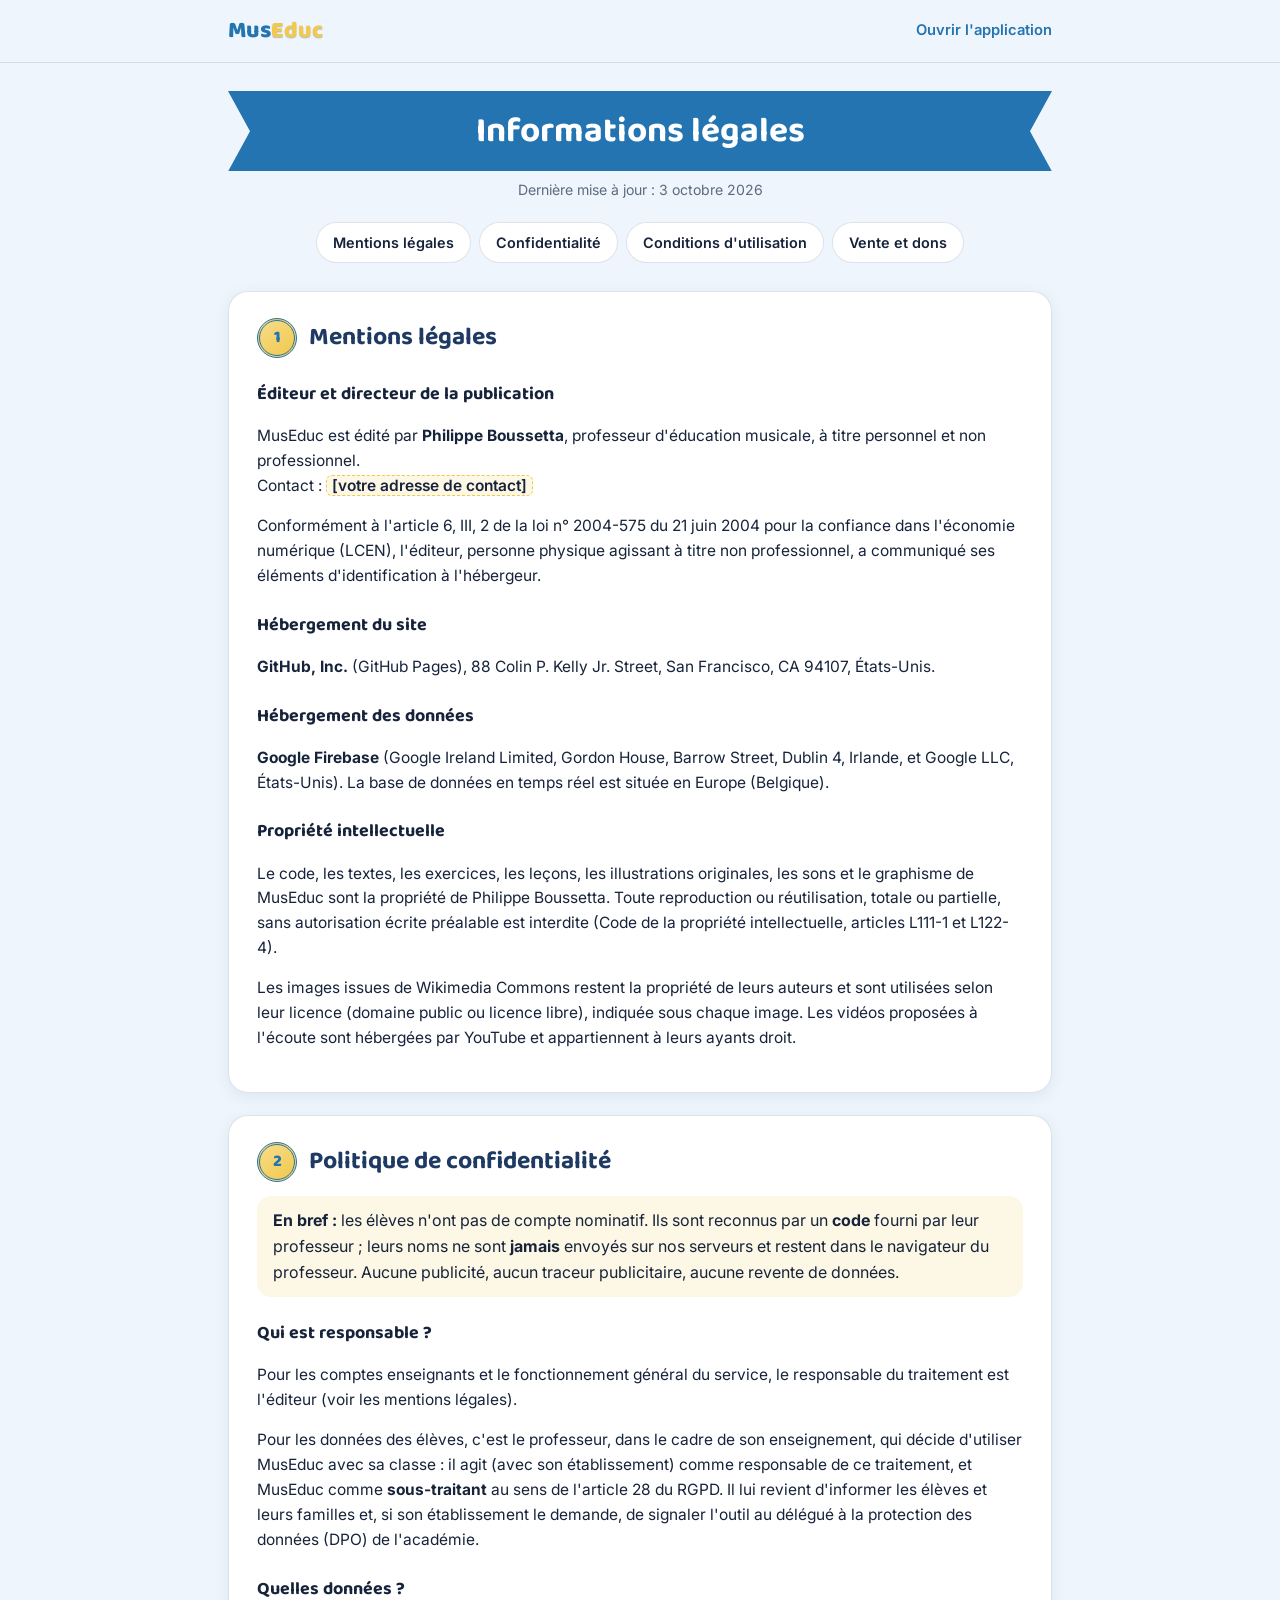
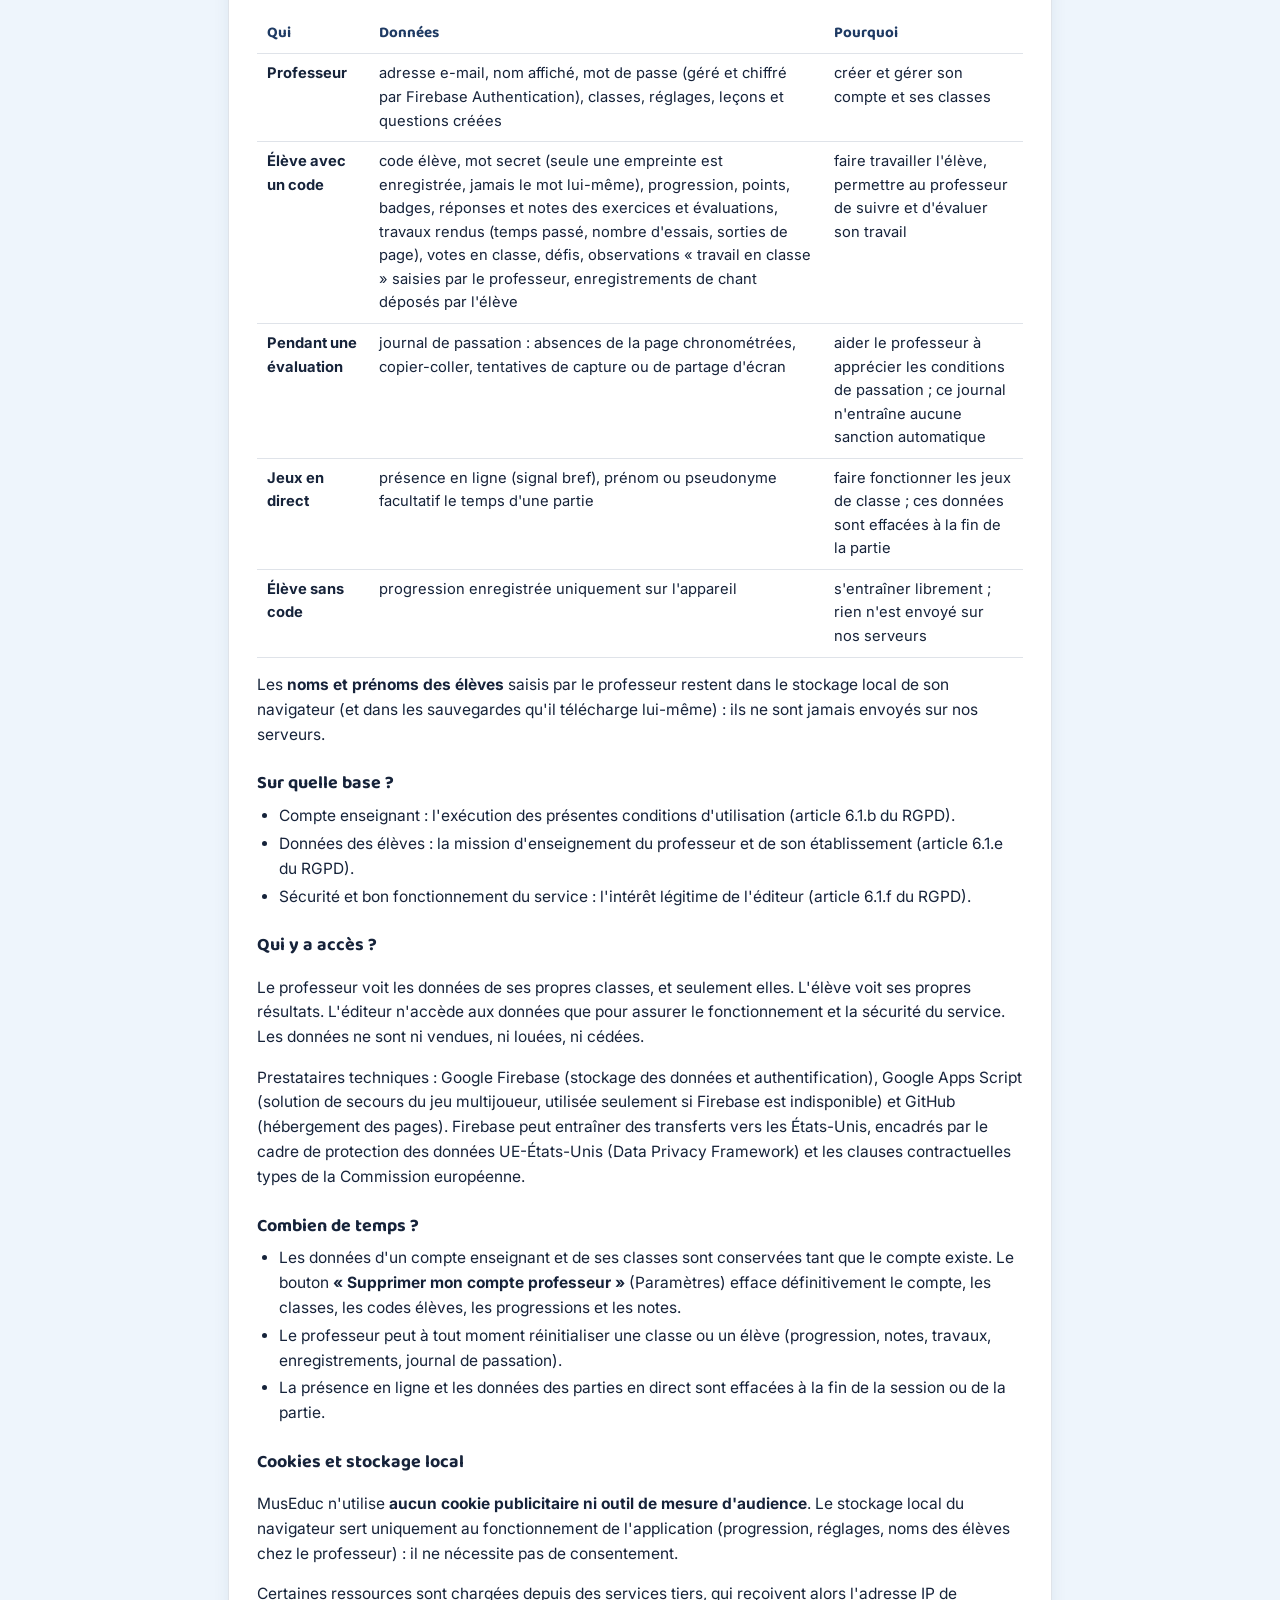
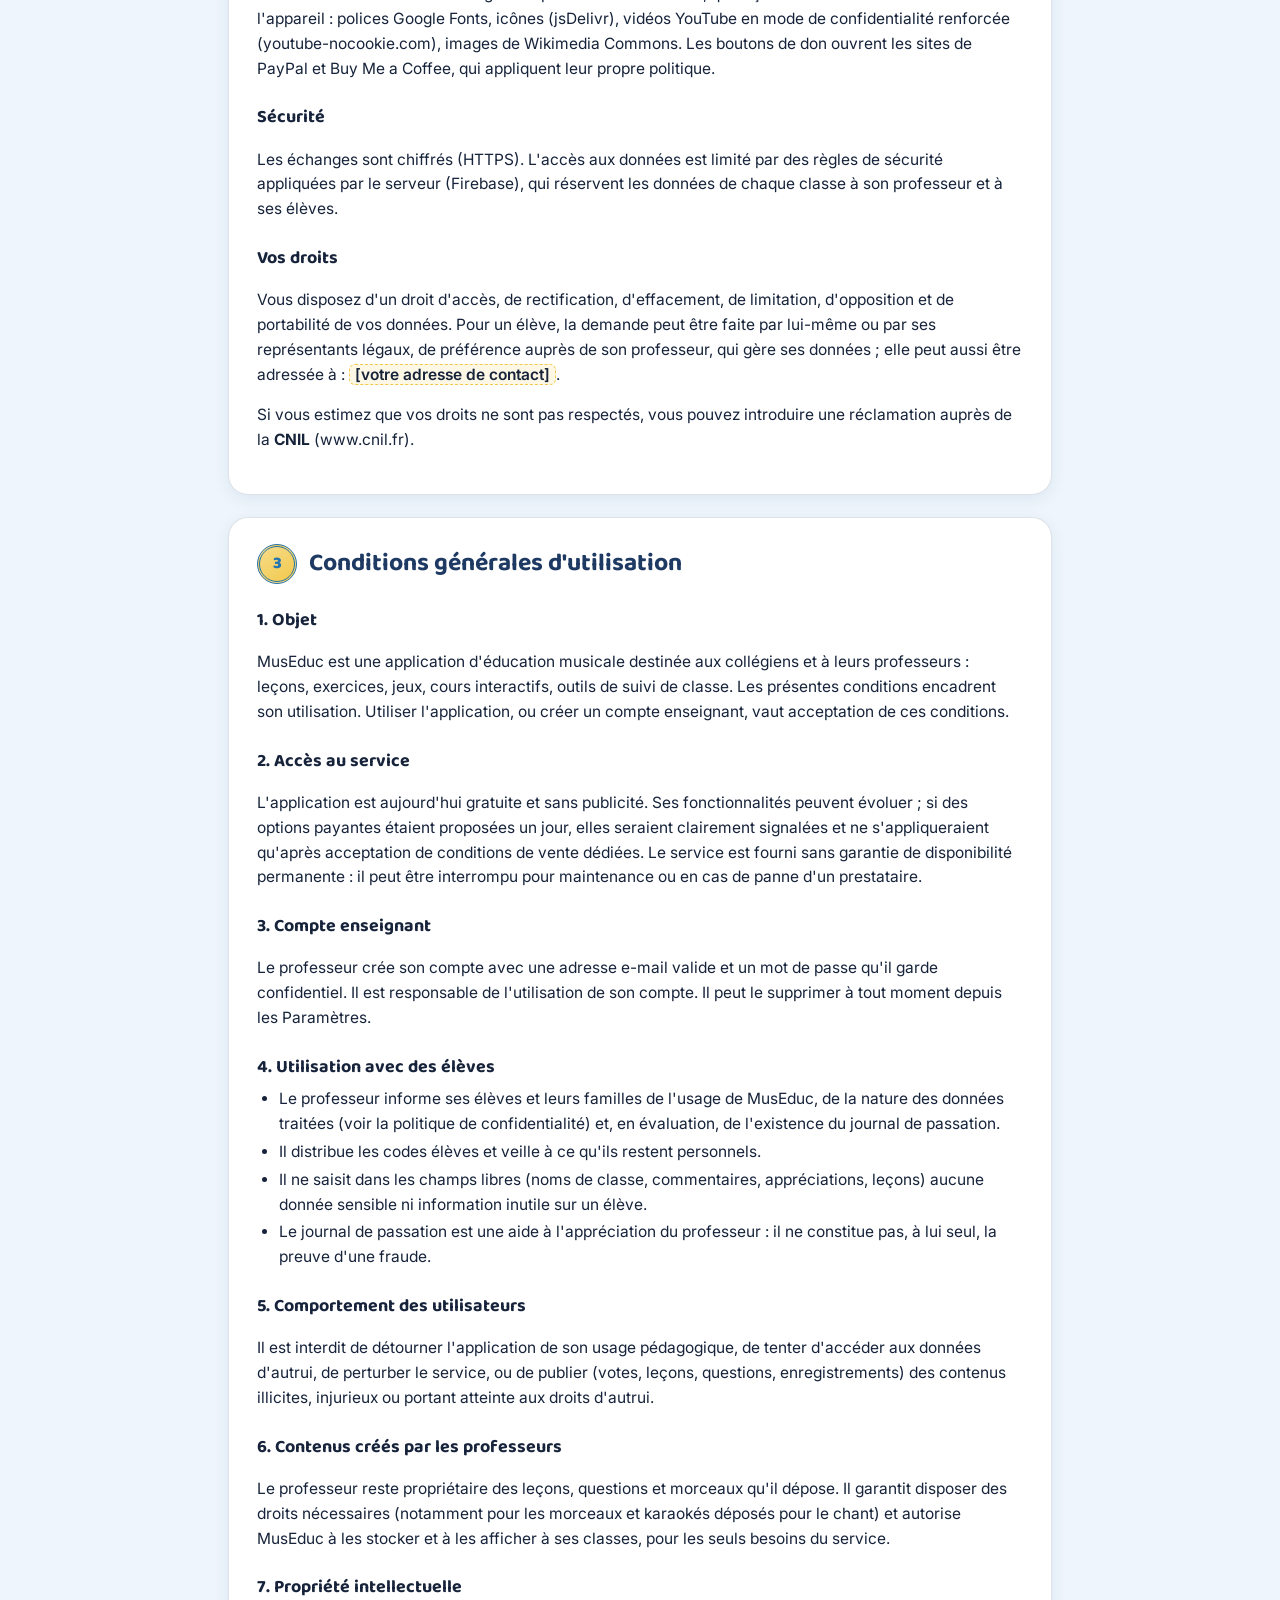
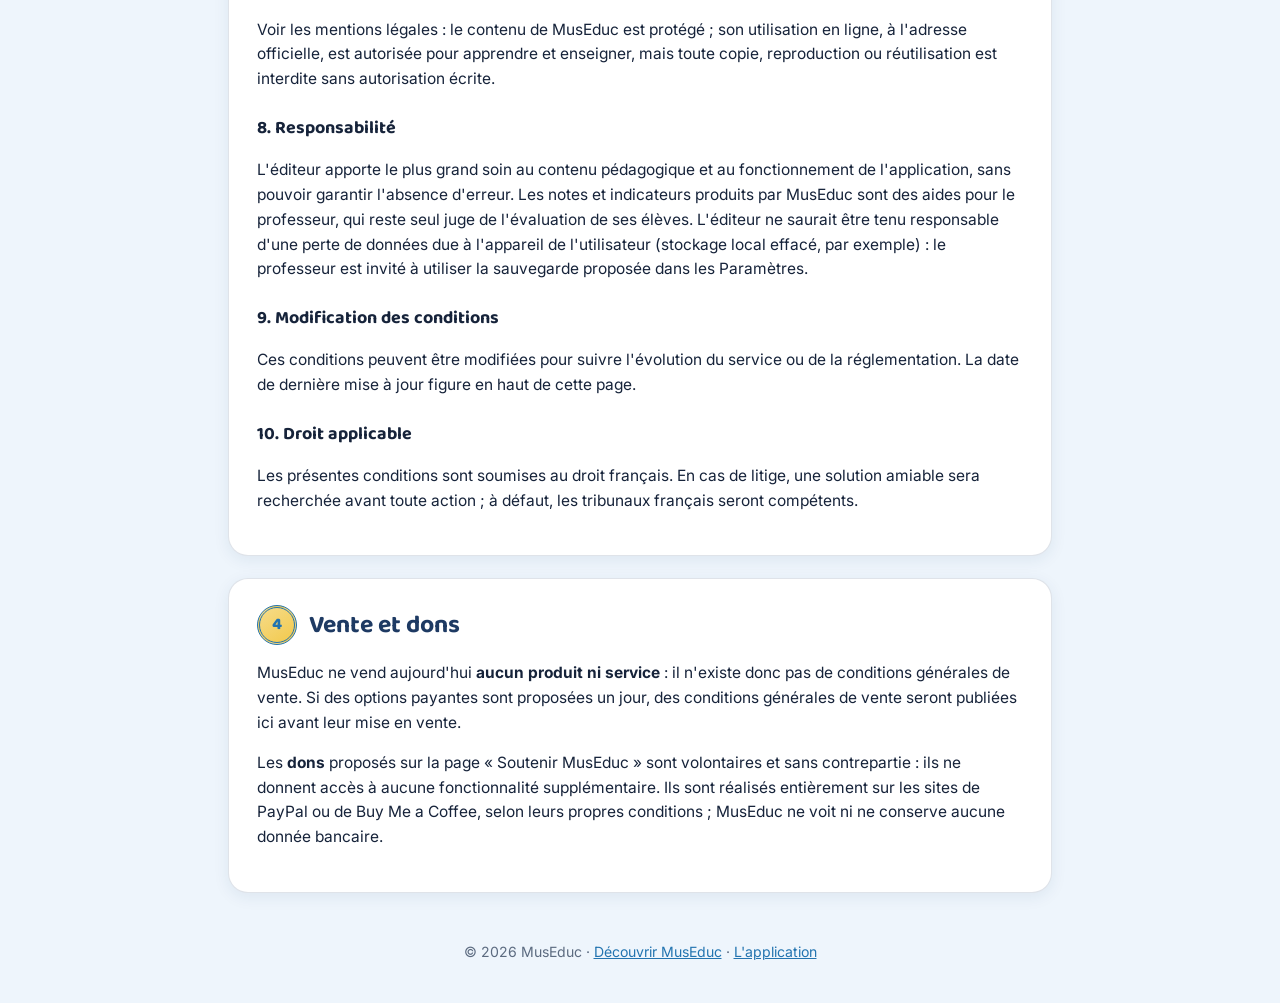
==== legal.html @ 4e5691ff "v2" ====
<!doctype html>
<html lang="fr">
<head>
<meta charset="utf-8">
<meta name="viewport" content="width=device-width, initial-scale=1">
<title>MusEduc : informations légales</title>
<meta name="description" content="Mentions légales, politique de confidentialité et conditions d'utilisation de MusEduc.">
<link rel="preconnect" href="https://fonts.googleapis.com">
<link rel="preconnect" href="https://fonts.gstatic.com" crossorigin>
<link rel="stylesheet" href="https://fonts.googleapis.com/css2?family=Baloo+2:wght@600;700;800&family=Inter:wght@400;500;600;700&display=swap">
<style>
  :root{
    --encre:#16233a; --doux:#5c6b80; --bandeau:#2374b0; --marine:#1e3a63;
    --or:#F2C94C; --or-clair:#F6DC8A; --or-texte:#8a690a;
    --ligne:rgba(30,58,99,.14); --surface:#ffffff; --fond:#eef5fc; --teinte:rgba(242,201,76,.14);
    --ombre-d:0 4px 16px rgba(30,58,99,.08);
    --police:"Inter","Segoe UI",system-ui,-apple-system,sans-serif;
    --titre:"Baloo 2","Inter",system-ui,sans-serif;
    --wm-mus:#2374b0; --wm-educ:#F2C94C;
  }
  @media (prefers-color-scheme: dark){
    :root{
      --encre:#eaf1f8; --doux:#9fb0c4; --marine:#cfe0f2; --or-texte:#F2C94C; --ligne:rgba(255,255,255,.12);
      --surface:#152338; --fond:#0f1b2e; --teinte:rgba(242,201,76,.12); --ombre-d:0 4px 16px rgba(0,0,0,.3);
      --wm-mus:#5aa6e0;
    }
  }
  *{box-sizing:border-box;}
  html{scroll-behavior:smooth;}
  body{margin:0;font-family:var(--police);color:var(--encre);background:var(--fond);line-height:1.6;-webkit-font-smoothing:antialiased;}
  a{color:var(--bandeau);} a:hover{color:var(--marine);}
  .wrap{max-width:860px;margin:0 auto;padding:0 18px;}
  header{position:sticky;top:0;z-index:10;background:color-mix(in srgb,var(--fond) 88%, transparent);backdrop-filter:blur(10px);border-bottom:1px solid var(--ligne);}
  .nav{display:flex;align-items:center;justify-content:space-between;gap:14px;height:62px;}
  .wm{font-family:var(--titre);font-weight:800;font-size:1.45rem;text-decoration:none;}
  .wm .mus{color:var(--wm-mus);} .wm .educ{color:var(--wm-educ);text-shadow:0 1px 1px rgba(30,58,99,.3);}
  .retour{font-weight:600;font-size:.92rem;text-decoration:none;}
  .ruban{margin:28px 0 8px;padding:20px 48px;text-align:center;color:#fff;background:var(--bandeau);
    clip-path:polygon(0 0,100% 0,calc(100% - 22px) 50%,100% 100%,0 100%,22px 50%);}
  .ruban h1{margin:0;font-family:var(--titre);font-size:clamp(1.6rem,4vw,2.2rem);line-height:1.15;}
  .maj{text-align:center;color:var(--doux);font-size:.88rem;margin:0 0 20px;}
  .sommaire{display:flex;flex-wrap:wrap;justify-content:center;gap:8px;margin:0 0 28px;}
  .sommaire a{padding:8px 16px;border-radius:999px;border:1px solid var(--ligne);background:var(--surface);color:var(--encre);text-decoration:none;font-weight:600;font-size:.9rem;}
  .sommaire a:hover{border-color:var(--bandeau);color:var(--bandeau);}
  section{background:var(--surface);border:1px solid var(--ligne);border-radius:20px;box-shadow:var(--ombre-d);padding:26px 28px;margin:0 0 22px;scroll-margin-top:80px;}
  section h2{display:flex;align-items:center;gap:12px;margin:0 0 14px;font-family:var(--titre);font-size:1.55rem;color:var(--marine);line-height:1.2;}
  .med{flex:none;width:40px;height:40px;border-radius:50%;box-sizing:border-box;border:3px double var(--bandeau);
    background:linear-gradient(145deg,var(--or-clair),var(--or));color:var(--bandeau);display:flex;align-items:center;justify-content:center;font-size:1.05rem;font-weight:800;}
  h3{font-family:var(--titre);font-size:1.12rem;margin:22px 0 6px;color:var(--encre);}
  p,li{font-size:.97rem;}
  ul{padding-left:22px;margin:6px 0;}
  li{margin:3px 0;}
  .a-remplir{background:var(--teinte);border:1px dashed var(--or);border-radius:6px;padding:0 5px;font-weight:600;}
  .encadre{background:var(--teinte);border-radius:14px;padding:12px 16px;margin:12px 0;}
  table{width:100%;border-collapse:collapse;margin:10px 0;font-size:.92rem;}
  th,td{text-align:left;vertical-align:top;padding:8px 10px;border-bottom:1px solid var(--ligne);}
  th{font-family:var(--titre);color:var(--marine);font-size:.95rem;}
  footer{padding:26px 0 40px;text-align:center;color:var(--doux);font-size:.88rem;}
  @media(max-width:600px){ section{padding:20px 18px;} .ruban{padding:16px 34px;} table{font-size:.85rem;} th,td{padding:6px;} }
</style>
</head>
<body>
<header>
  <div class="wrap nav">
    <a class="wm" href="vitrine.html"><span class="mus">Mus</span><span class="educ">Educ</span></a>
    <a class="retour" href="museduc7.html">Ouvrir l'application</a>
  </div>
</header>

<main class="wrap">
  <div class="ruban"><h1>Informations légales</h1></div>
  <p class="maj">Dernière mise à jour : 3 octobre 2026</p>
  <nav class="sommaire" aria-label="Sommaire">
    <a href="#mentions">Mentions légales</a>
    <a href="#confidentialite">Confidentialité</a>
    <a href="#cgu">Conditions d'utilisation</a>
    <a href="#cgv">Vente et dons</a>
  </nav>

  <!-- ===================== MENTIONS LÉGALES ===================== -->
  <section id="mentions">
    <h2><span class="med">1</span> Mentions légales</h2>
    <h3>Éditeur et directeur de la publication</h3>
    <p>MusEduc est édité par <b>Philippe Boussetta</b>, professeur d'éducation musicale, à titre personnel et non professionnel.<br>
    Contact : <span class="a-remplir">[votre adresse de contact]</span></p>
    <p>Conformément à l'article 6, III, 2 de la loi n° 2004-575 du 21 juin 2004 pour la confiance dans l'économie numérique (LCEN), l'éditeur, personne physique agissant à titre non professionnel, a communiqué ses éléments d'identification à l'hébergeur.</p>
    <h3>Hébergement du site</h3>
    <p><b>GitHub, Inc.</b> (GitHub Pages), 88 Colin P. Kelly Jr. Street, San Francisco, CA 94107, États-Unis.</p>
    <h3>Hébergement des données</h3>
    <p><b>Google Firebase</b> (Google Ireland Limited, Gordon House, Barrow Street, Dublin 4, Irlande, et Google LLC, États-Unis). La base de données en temps réel est située en Europe (Belgique).</p>
    <h3>Propriété intellectuelle</h3>
    <p>Le code, les textes, les exercices, les leçons, les illustrations originales, les sons et le graphisme de MusEduc sont la propriété de Philippe Boussetta. Toute reproduction ou réutilisation, totale ou partielle, sans autorisation écrite préalable est interdite (Code de la propriété intellectuelle, articles L111-1 et L122-4).</p>
    <p>Les images issues de Wikimedia Commons restent la propriété de leurs auteurs et sont utilisées selon leur licence (domaine public ou licence libre), indiquée sous chaque image. Les vidéos proposées à l'écoute sont hébergées par YouTube et appartiennent à leurs ayants droit.</p>
  </section>

  <!-- ===================== CONFIDENTIALITÉ ===================== -->
  <section id="confidentialite">
    <h2><span class="med">2</span> Politique de confidentialité</h2>
    <div class="encadre"><b>En bref :</b> les élèves n'ont pas de compte nominatif. Ils sont reconnus par un <b>code</b> fourni par leur professeur ; leurs noms ne sont <b>jamais</b> envoyés sur nos serveurs et restent dans le navigateur du professeur. Aucune publicité, aucun traceur publicitaire, aucune revente de données.</div>

    <h3>Qui est responsable ?</h3>
    <p>Pour les comptes enseignants et le fonctionnement général du service, le responsable du traitement est l'éditeur (voir les mentions légales).</p>
    <p>Pour les données des élèves, c'est le professeur, dans le cadre de son enseignement, qui décide d'utiliser MusEduc avec sa classe : il agit (avec son établissement) comme responsable de ce traitement, et MusEduc comme <b>sous-traitant</b> au sens de l'article 28 du RGPD. Il lui revient d'informer les élèves et leurs familles et, si son établissement le demande, de signaler l'outil au délégué à la protection des données (DPO) de l'académie.</p>

    <h3>Quelles données ?</h3>
    <table>
      <tr><th>Qui</th><th>Données</th><th>Pourquoi</th></tr>
      <tr><td><b>Professeur</b></td><td>adresse e-mail, nom affiché, mot de passe (géré et chiffré par Firebase Authentication), classes, réglages, leçons et questions créées</td><td>créer et gérer son compte et ses classes</td></tr>
      <tr><td><b>Élève avec un code</b></td><td>code élève, mot secret (seule une empreinte est enregistrée, jamais le mot lui-même), progression, points, badges, réponses et notes des exercices et évaluations, travaux rendus (temps passé, nombre d'essais, sorties de page), votes en classe, défis, observations « travail en classe » saisies par le professeur, enregistrements de chant déposés par l'élève</td><td>faire travailler l'élève, permettre au professeur de suivre et d'évaluer son travail</td></tr>
      <tr><td><b>Pendant une évaluation</b></td><td>journal de passation : absences de la page chronométrées, copier-coller, tentatives de capture ou de partage d'écran</td><td>aider le professeur à apprécier les conditions de passation ; ce journal n'entraîne aucune sanction automatique</td></tr>
      <tr><td><b>Jeux en direct</b></td><td>présence en ligne (signal bref), prénom ou pseudonyme facultatif le temps d'une partie</td><td>faire fonctionner les jeux de classe ; ces données sont effacées à la fin de la partie</td></tr>
      <tr><td><b>Élève sans code</b></td><td>progression enregistrée uniquement sur l'appareil</td><td>s'entraîner librement ; rien n'est envoyé sur nos serveurs</td></tr>
    </table>
    <p>Les <b>noms et prénoms des élèves</b> saisis par le professeur restent dans le stockage local de son navigateur (et dans les sauvegardes qu'il télécharge lui-même) : ils ne sont jamais envoyés sur nos serveurs.</p>

    <h3>Sur quelle base ?</h3>
    <ul>
      <li>Compte enseignant : l'exécution des présentes conditions d'utilisation (article 6.1.b du RGPD).</li>
      <li>Données des élèves : la mission d'enseignement du professeur et de son établissement (article 6.1.e du RGPD).</li>
      <li>Sécurité et bon fonctionnement du service : l'intérêt légitime de l'éditeur (article 6.1.f du RGPD).</li>
    </ul>

    <h3>Qui y a accès ?</h3>
    <p>Le professeur voit les données de ses propres classes, et seulement elles. L'élève voit ses propres résultats. L'éditeur n'accède aux données que pour assurer le fonctionnement et la sécurité du service. Les données ne sont ni vendues, ni louées, ni cédées.</p>
    <p>Prestataires techniques : Google Firebase (stockage des données et authentification), Google Apps Script (solution de secours du jeu multijoueur, utilisée seulement si Firebase est indisponible) et GitHub (hébergement des pages). Firebase peut entraîner des transferts vers les États-Unis, encadrés par le cadre de protection des données UE-États-Unis (Data Privacy Framework) et les clauses contractuelles types de la Commission européenne.</p>

    <h3>Combien de temps ?</h3>
    <ul>
      <li>Les données d'un compte enseignant et de ses classes sont conservées tant que le compte existe. Le bouton <b>« Supprimer mon compte professeur »</b> (Paramètres) efface définitivement le compte, les classes, les codes élèves, les progressions et les notes.</li>
      <li>Le professeur peut à tout moment réinitialiser une classe ou un élève (progression, notes, travaux, enregistrements, journal de passation).</li>
      <li>La présence en ligne et les données des parties en direct sont effacées à la fin de la session ou de la partie.</li>
    </ul>

    <h3>Cookies et stockage local</h3>
    <p>MusEduc n'utilise <b>aucun cookie publicitaire ni outil de mesure d'audience</b>. Le stockage local du navigateur sert uniquement au fonctionnement de l'application (progression, réglages, noms des élèves chez le professeur) : il ne nécessite pas de consentement.</p>
    <p>Certaines ressources sont chargées depuis des services tiers, qui reçoivent alors l'adresse IP de l'appareil : polices Google Fonts, icônes (jsDelivr), vidéos YouTube en mode de confidentialité renforcée (youtube-nocookie.com), images de Wikimedia Commons. Les boutons de don ouvrent les sites de PayPal et Buy Me a Coffee, qui appliquent leur propre politique.</p>

    <h3>Sécurité</h3>
    <p>Les échanges sont chiffrés (HTTPS). L'accès aux données est limité par des règles de sécurité appliquées par le serveur (Firebase), qui réservent les données de chaque classe à son professeur et à ses élèves.</p>

    <h3>Vos droits</h3>
    <p>Vous disposez d'un droit d'accès, de rectification, d'effacement, de limitation, d'opposition et de portabilité de vos données. Pour un élève, la demande peut être faite par lui-même ou par ses représentants légaux, de préférence auprès de son professeur, qui gère ses données ; elle peut aussi être adressée à : <span class="a-remplir">[votre adresse de contact]</span>.</p>
    <p>Si vous estimez que vos droits ne sont pas respectés, vous pouvez introduire une réclamation auprès de la <b>CNIL</b> (www.cnil.fr).</p>
  </section>

  <!-- ===================== CGU ===================== -->
  <section id="cgu">
    <h2><span class="med">3</span> Conditions générales d'utilisation</h2>
    <h3>1. Objet</h3>
    <p>MusEduc est une application d'éducation musicale destinée aux collégiens et à leurs professeurs : leçons, exercices, jeux, cours interactifs, outils de suivi de classe. Les présentes conditions encadrent son utilisation. Utiliser l'application, ou créer un compte enseignant, vaut acceptation de ces conditions.</p>
    <h3>2. Accès au service</h3>
    <p>L'application est aujourd'hui gratuite et sans publicité. Ses fonctionnalités peuvent évoluer ; si des options payantes étaient proposées un jour, elles seraient clairement signalées et ne s'appliqueraient qu'après acceptation de conditions de vente dédiées. Le service est fourni sans garantie de disponibilité permanente : il peut être interrompu pour maintenance ou en cas de panne d'un prestataire.</p>
    <h3>3. Compte enseignant</h3>
    <p>Le professeur crée son compte avec une adresse e-mail valide et un mot de passe qu'il garde confidentiel. Il est responsable de l'utilisation de son compte. Il peut le supprimer à tout moment depuis les Paramètres.</p>
    <h3>4. Utilisation avec des élèves</h3>
    <ul>
      <li>Le professeur informe ses élèves et leurs familles de l'usage de MusEduc, de la nature des données traitées (voir la politique de confidentialité) et, en évaluation, de l'existence du journal de passation.</li>
      <li>Il distribue les codes élèves et veille à ce qu'ils restent personnels.</li>
      <li>Il ne saisit dans les champs libres (noms de classe, commentaires, appréciations, leçons) aucune donnée sensible ni information inutile sur un élève.</li>
      <li>Le journal de passation est une aide à l'appréciation du professeur : il ne constitue pas, à lui seul, la preuve d'une fraude.</li>
    </ul>
    <h3>5. Comportement des utilisateurs</h3>
    <p>Il est interdit de détourner l'application de son usage pédagogique, de tenter d'accéder aux données d'autrui, de perturber le service, ou de publier (votes, leçons, questions, enregistrements) des contenus illicites, injurieux ou portant atteinte aux droits d'autrui.</p>
    <h3>6. Contenus créés par les professeurs</h3>
    <p>Le professeur reste propriétaire des leçons, questions et morceaux qu'il dépose. Il garantit disposer des droits nécessaires (notamment pour les morceaux et karaokés déposés pour le chant) et autorise MusEduc à les stocker et à les afficher à ses classes, pour les seuls besoins du service.</p>
    <h3>7. Propriété intellectuelle</h3>
    <p>Voir les mentions légales : le contenu de MusEduc est protégé ; son utilisation en ligne, à l'adresse officielle, est autorisée pour apprendre et enseigner, mais toute copie, reproduction ou réutilisation est interdite sans autorisation écrite.</p>
    <h3>8. Responsabilité</h3>
    <p>L'éditeur apporte le plus grand soin au contenu pédagogique et au fonctionnement de l'application, sans pouvoir garantir l'absence d'erreur. Les notes et indicateurs produits par MusEduc sont des aides pour le professeur, qui reste seul juge de l'évaluation de ses élèves. L'éditeur ne saurait être tenu responsable d'une perte de données due à l'appareil de l'utilisateur (stockage local effacé, par exemple) : le professeur est invité à utiliser la sauvegarde proposée dans les Paramètres.</p>
    <h3>9. Modification des conditions</h3>
    <p>Ces conditions peuvent être modifiées pour suivre l'évolution du service ou de la réglementation. La date de dernière mise à jour figure en haut de cette page.</p>
    <h3>10. Droit applicable</h3>
    <p>Les présentes conditions sont soumises au droit français. En cas de litige, une solution amiable sera recherchée avant toute action ; à défaut, les tribunaux français seront compétents.</p>
  </section>

  <!-- ===================== VENTE / DONS ===================== -->
  <section id="cgv">
    <h2><span class="med">4</span> Vente et dons</h2>
    <p>MusEduc ne vend aujourd'hui <b>aucun produit ni service</b> : il n'existe donc pas de conditions générales de vente. Si des options payantes sont proposées un jour, des conditions générales de vente seront publiées ici avant leur mise en vente.</p>
    <p>Les <b>dons</b> proposés sur la page « Soutenir MusEduc » sont volontaires et sans contrepartie : ils ne donnent accès à aucune fonctionnalité supplémentaire. Ils sont réalisés entièrement sur les sites de PayPal ou de Buy Me a Coffee, selon leurs propres conditions ; MusEduc ne voit ni ne conserve aucune donnée bancaire.</p>
  </section>
</main>

<footer>
  <div class="wrap">© <span id="annee"></span> MusEduc · <a href="vitrine.html">Découvrir MusEduc</a> · <a href="museduc7.html">L'application</a></div>
</footer>
<script>document.getElementById("annee").textContent=new Date().getFullYear();</script>
</body>
</html>
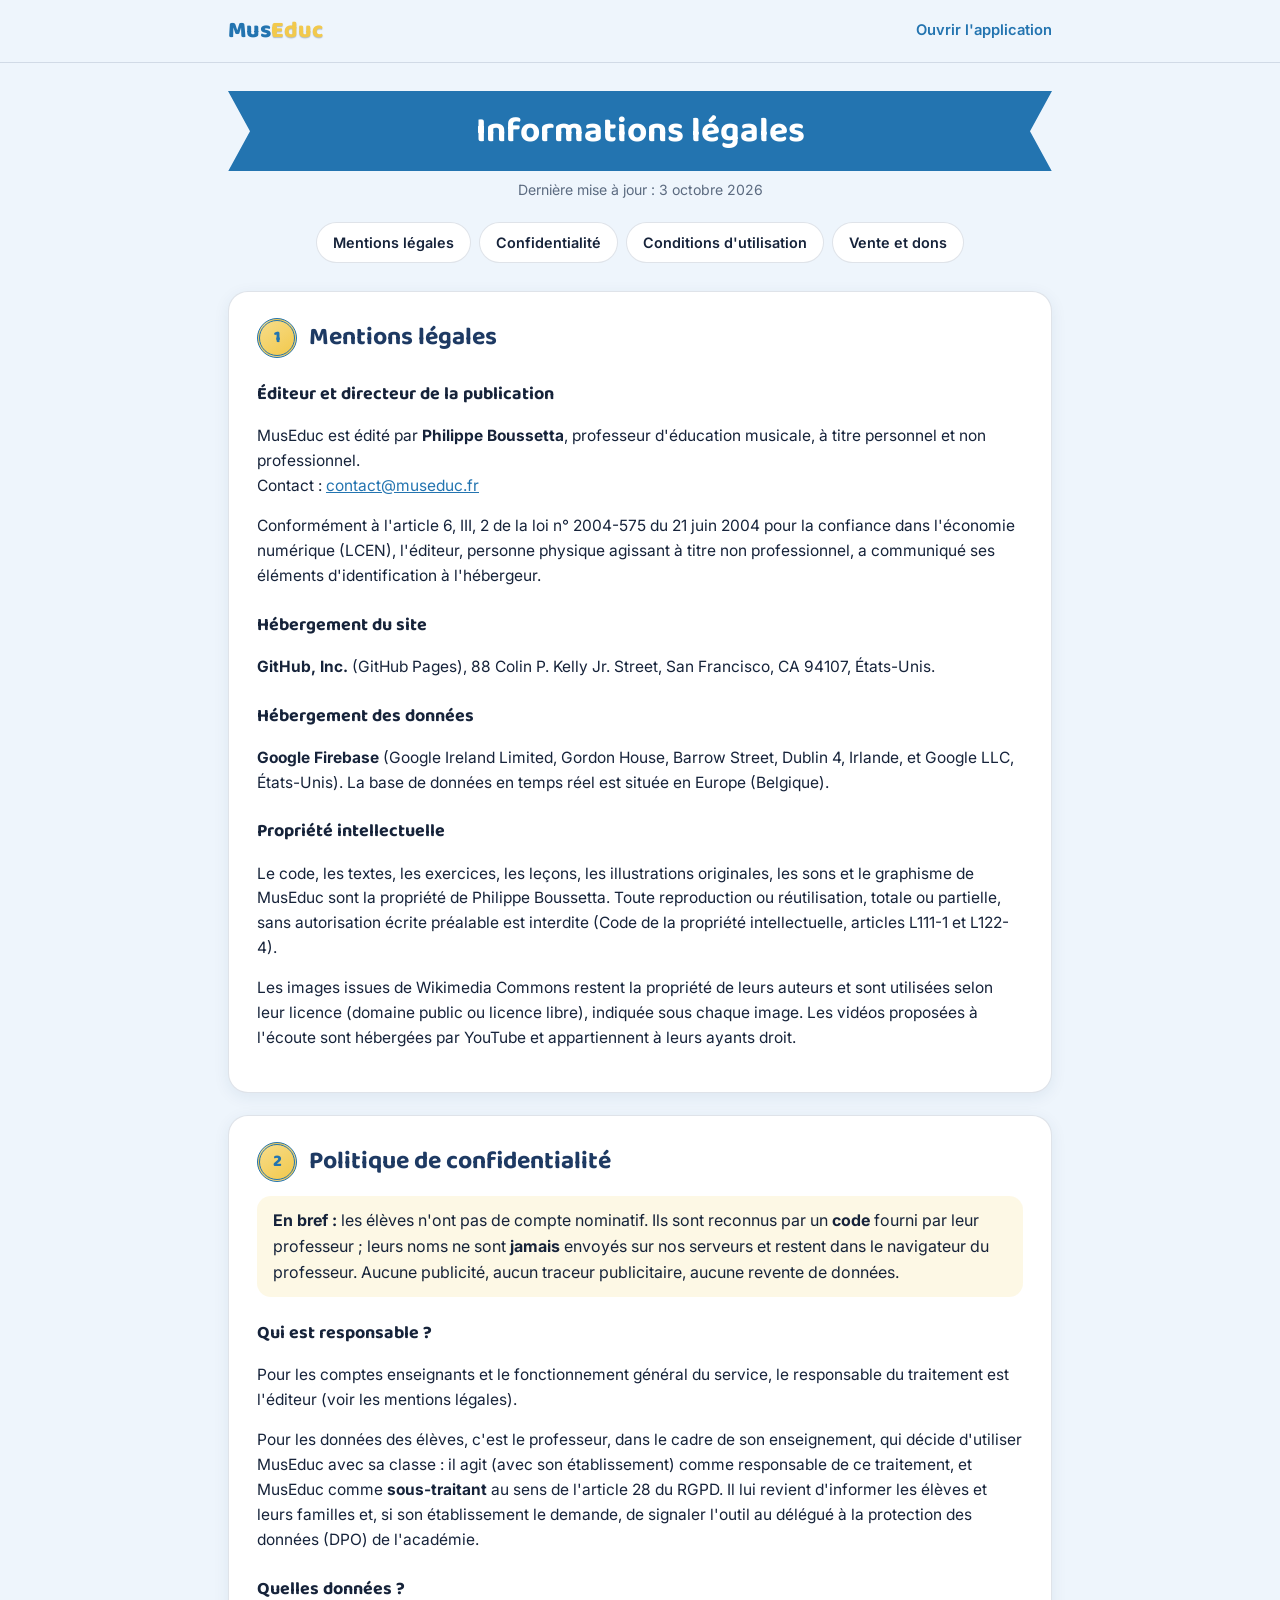
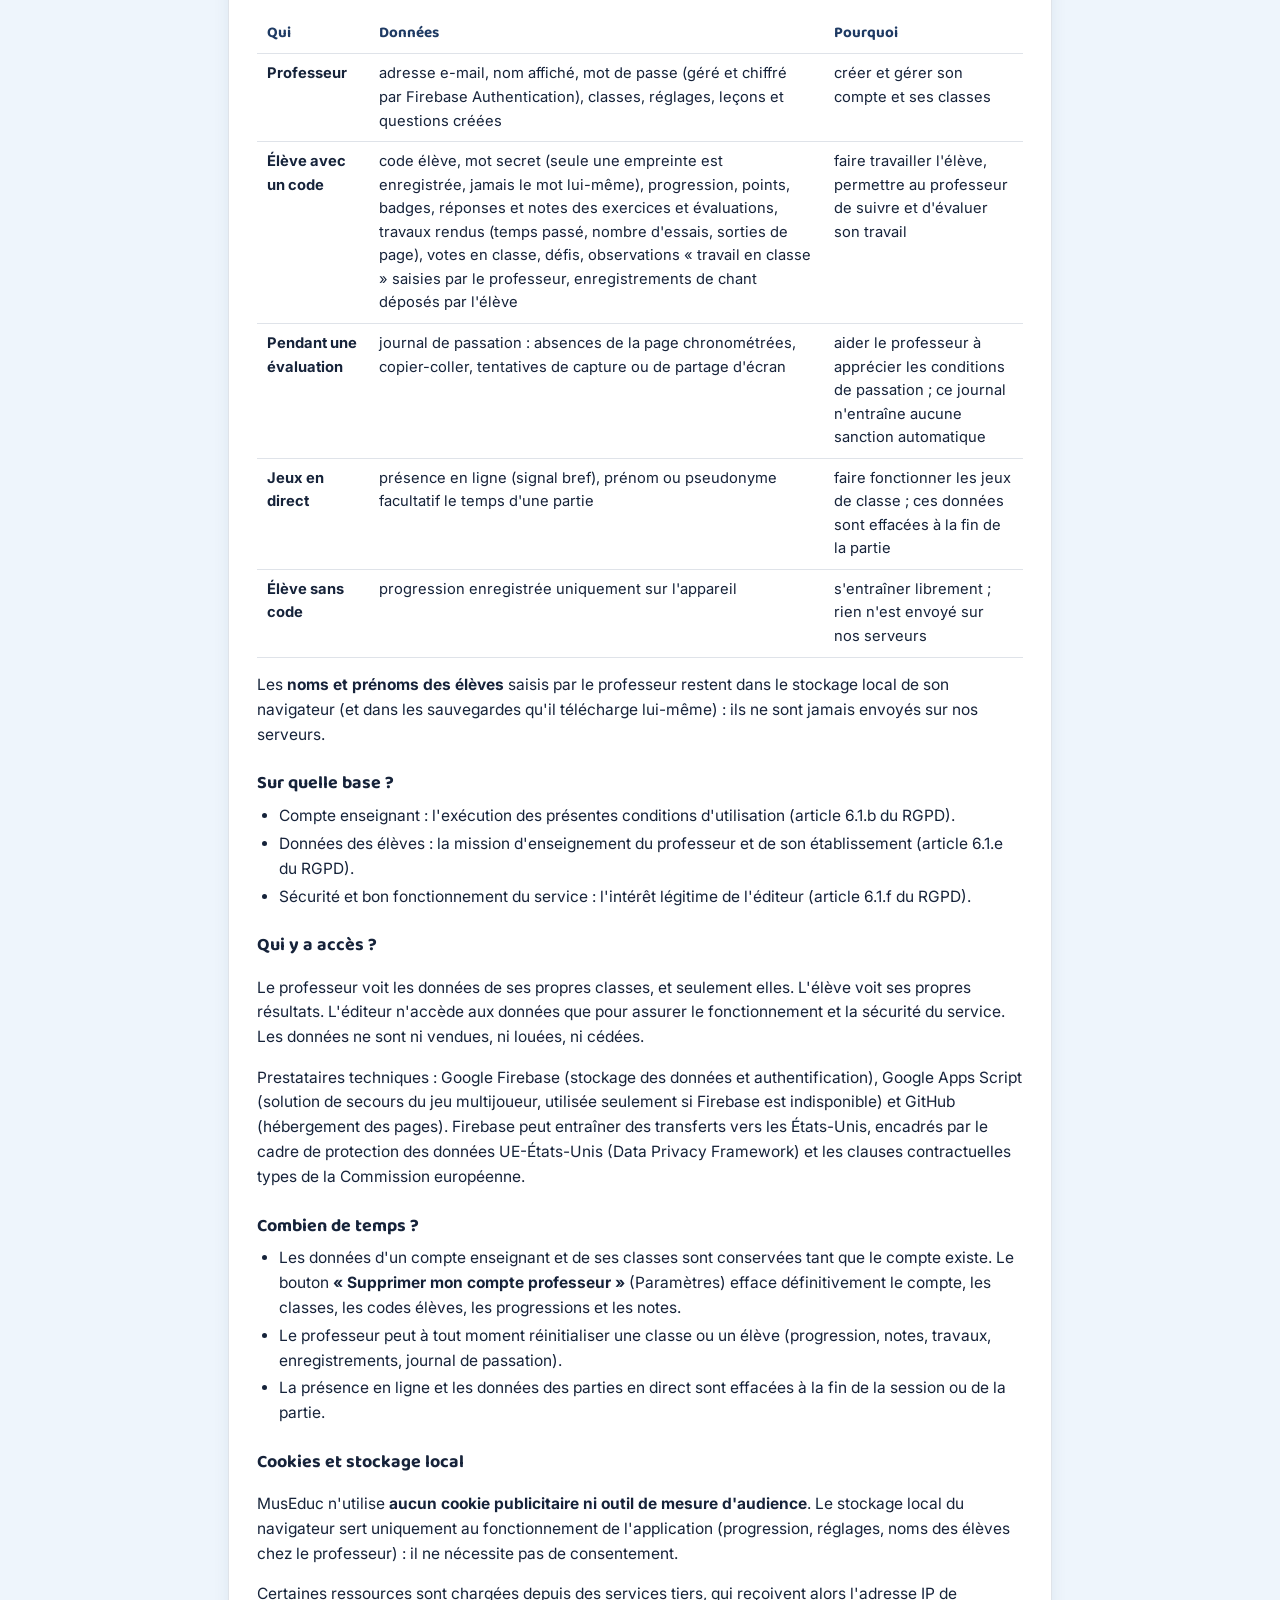
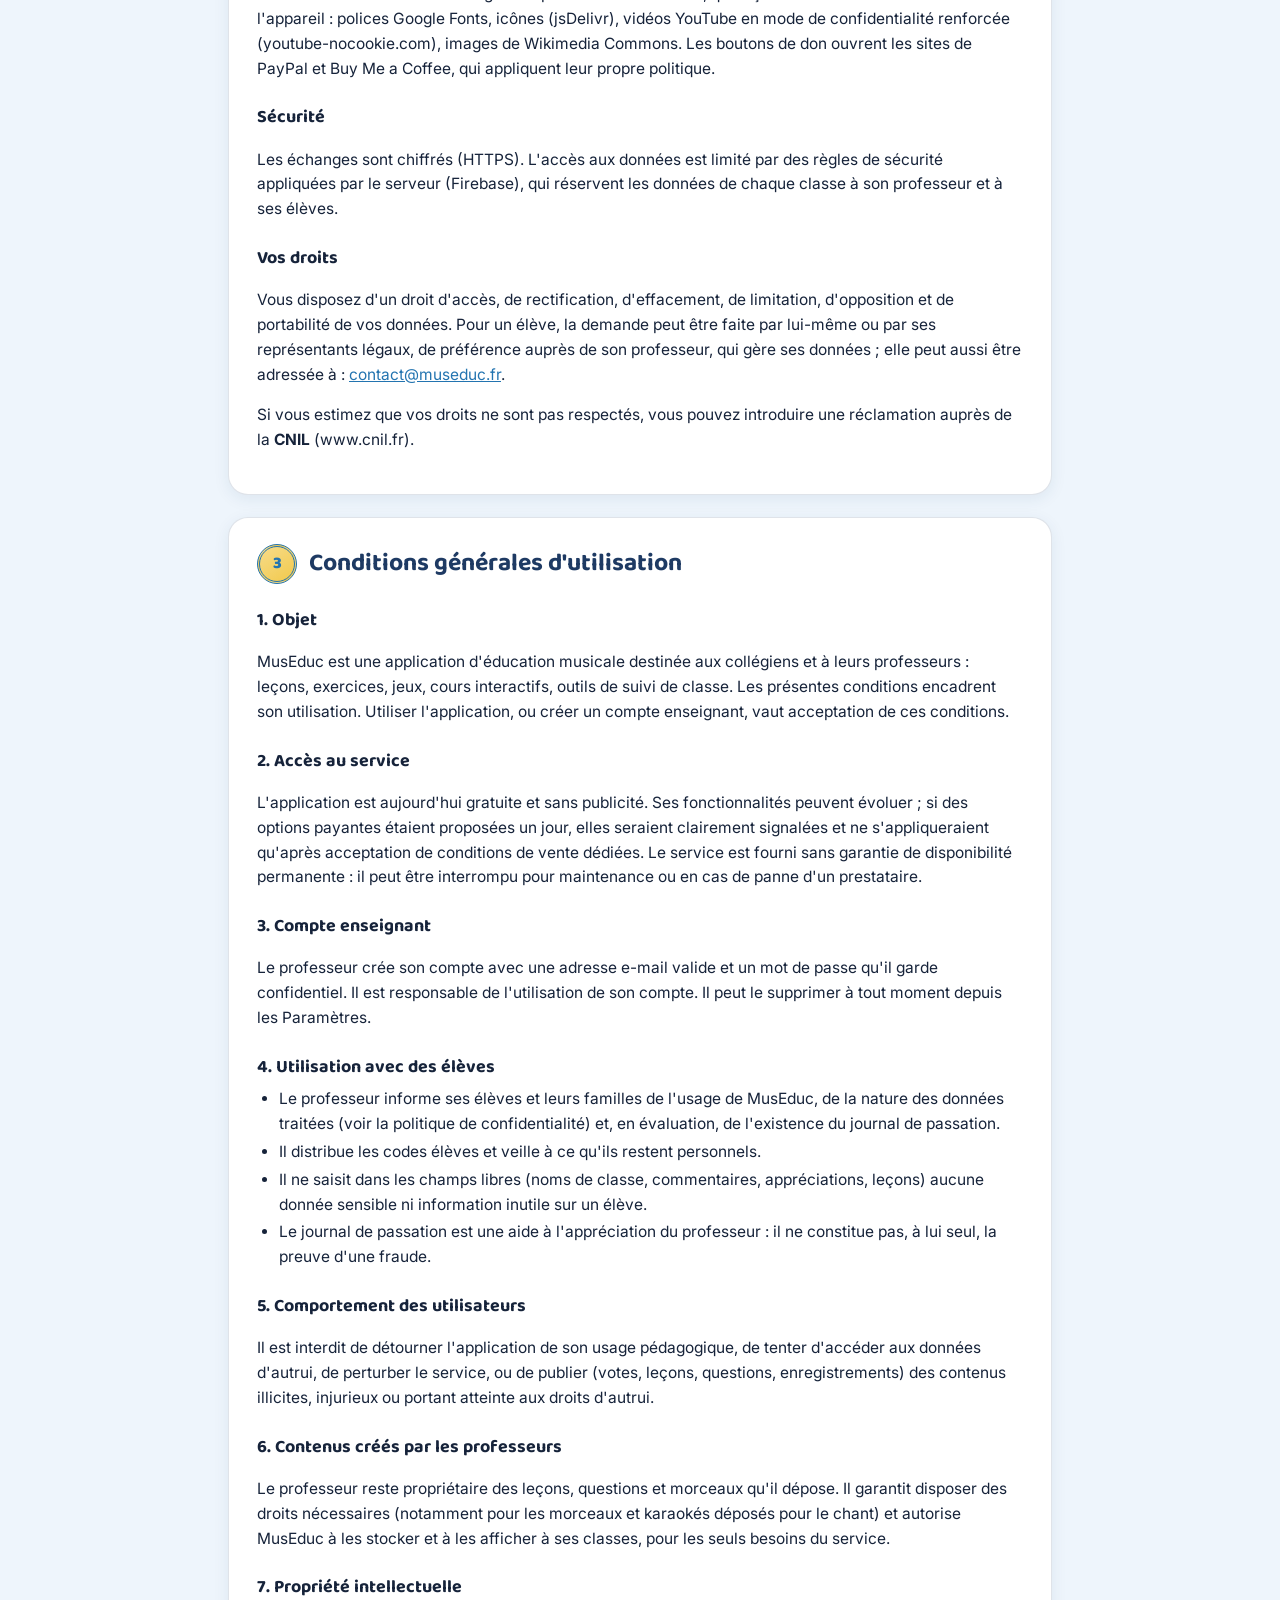
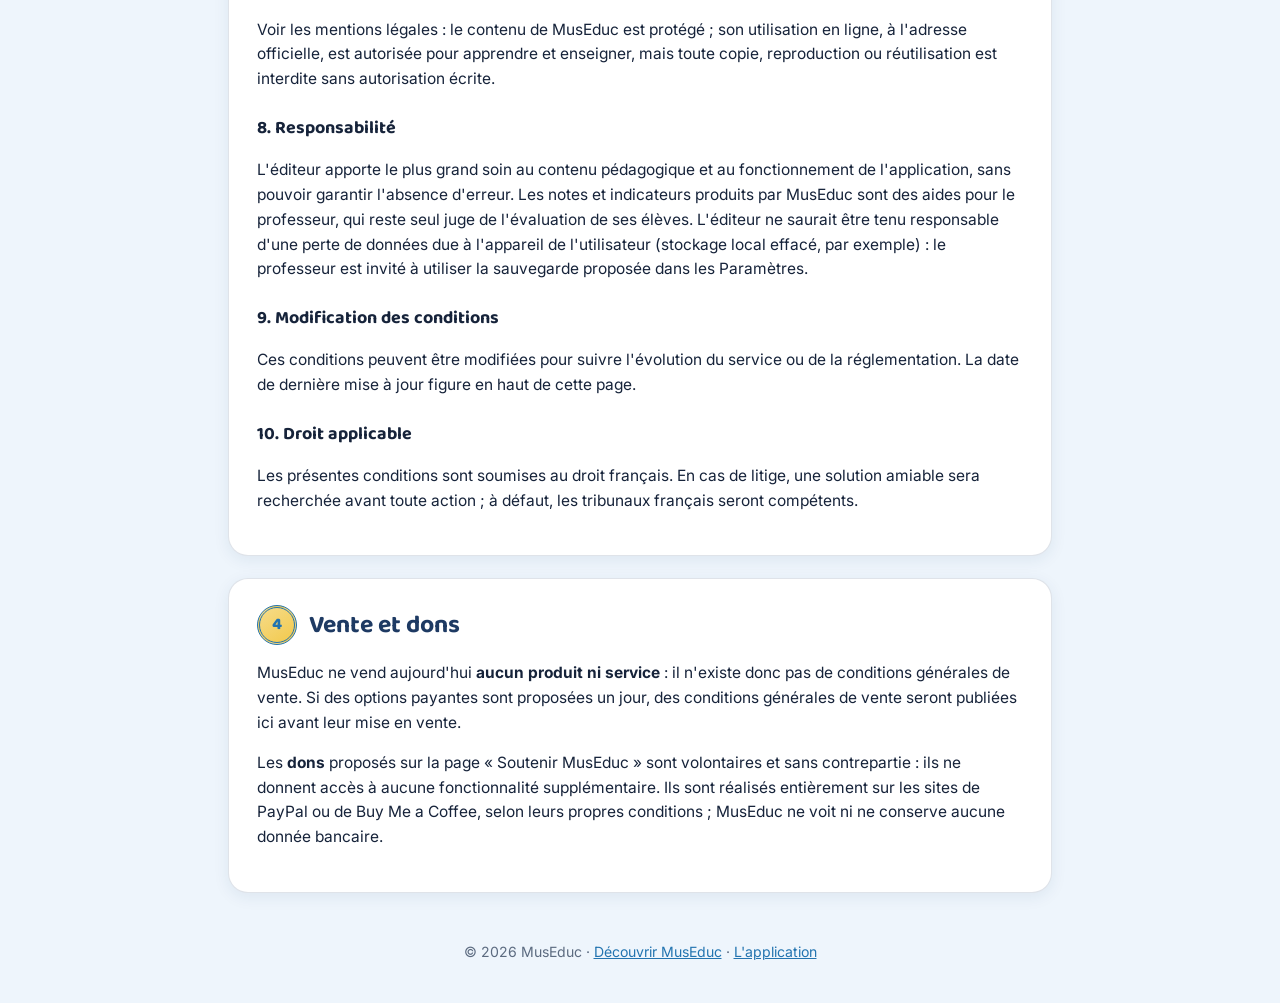
==== commit 2667da42: "sum" ====
--- a/legal.html
+++ b/legal.html
@@ -82,7 +82,7 @@
     <h2><span class="med">1</span> Mentions légales</h2>
     <h3>Éditeur et directeur de la publication</h3>
     <p>MusEduc est édité par <b>Philippe Boussetta</b>, professeur d'éducation musicale, à titre personnel et non professionnel.<br>
-    Contact : <span class="a-remplir">[votre adresse de contact]</span></p>
+    Contact : <a href="mailto:contact@museduc.fr">contact@museduc.fr</a></p>
     <p>Conformément à l'article 6, III, 2 de la loi n° 2004-575 du 21 juin 2004 pour la confiance dans l'économie numérique (LCEN), l'éditeur, personne physique agissant à titre non professionnel, a communiqué ses éléments d'identification à l'hébergeur.</p>
     <h3>Hébergement du site</h3>
     <p><b>GitHub, Inc.</b> (GitHub Pages), 88 Colin P. Kelly Jr. Street, San Francisco, CA 94107, États-Unis.</p>
@@ -139,7 +139,7 @@
     <p>Les échanges sont chiffrés (HTTPS). L'accès aux données est limité par des règles de sécurité appliquées par le serveur (Firebase), qui réservent les données de chaque classe à son professeur et à ses élèves.</p>
 
     <h3>Vos droits</h3>
-    <p>Vous disposez d'un droit d'accès, de rectification, d'effacement, de limitation, d'opposition et de portabilité de vos données. Pour un élève, la demande peut être faite par lui-même ou par ses représentants légaux, de préférence auprès de son professeur, qui gère ses données ; elle peut aussi être adressée à : <span class="a-remplir">[votre adresse de contact]</span>.</p>
+    <p>Vous disposez d'un droit d'accès, de rectification, d'effacement, de limitation, d'opposition et de portabilité de vos données. Pour un élève, la demande peut être faite par lui-même ou par ses représentants légaux, de préférence auprès de son professeur, qui gère ses données ; elle peut aussi être adressée à : <a href="mailto:contact@museduc.fr">contact@museduc.fr</a>.</p>
     <p>Si vous estimez que vos droits ne sont pas respectés, vous pouvez introduire une réclamation auprès de la <b>CNIL</b> (www.cnil.fr).</p>
   </section>
 
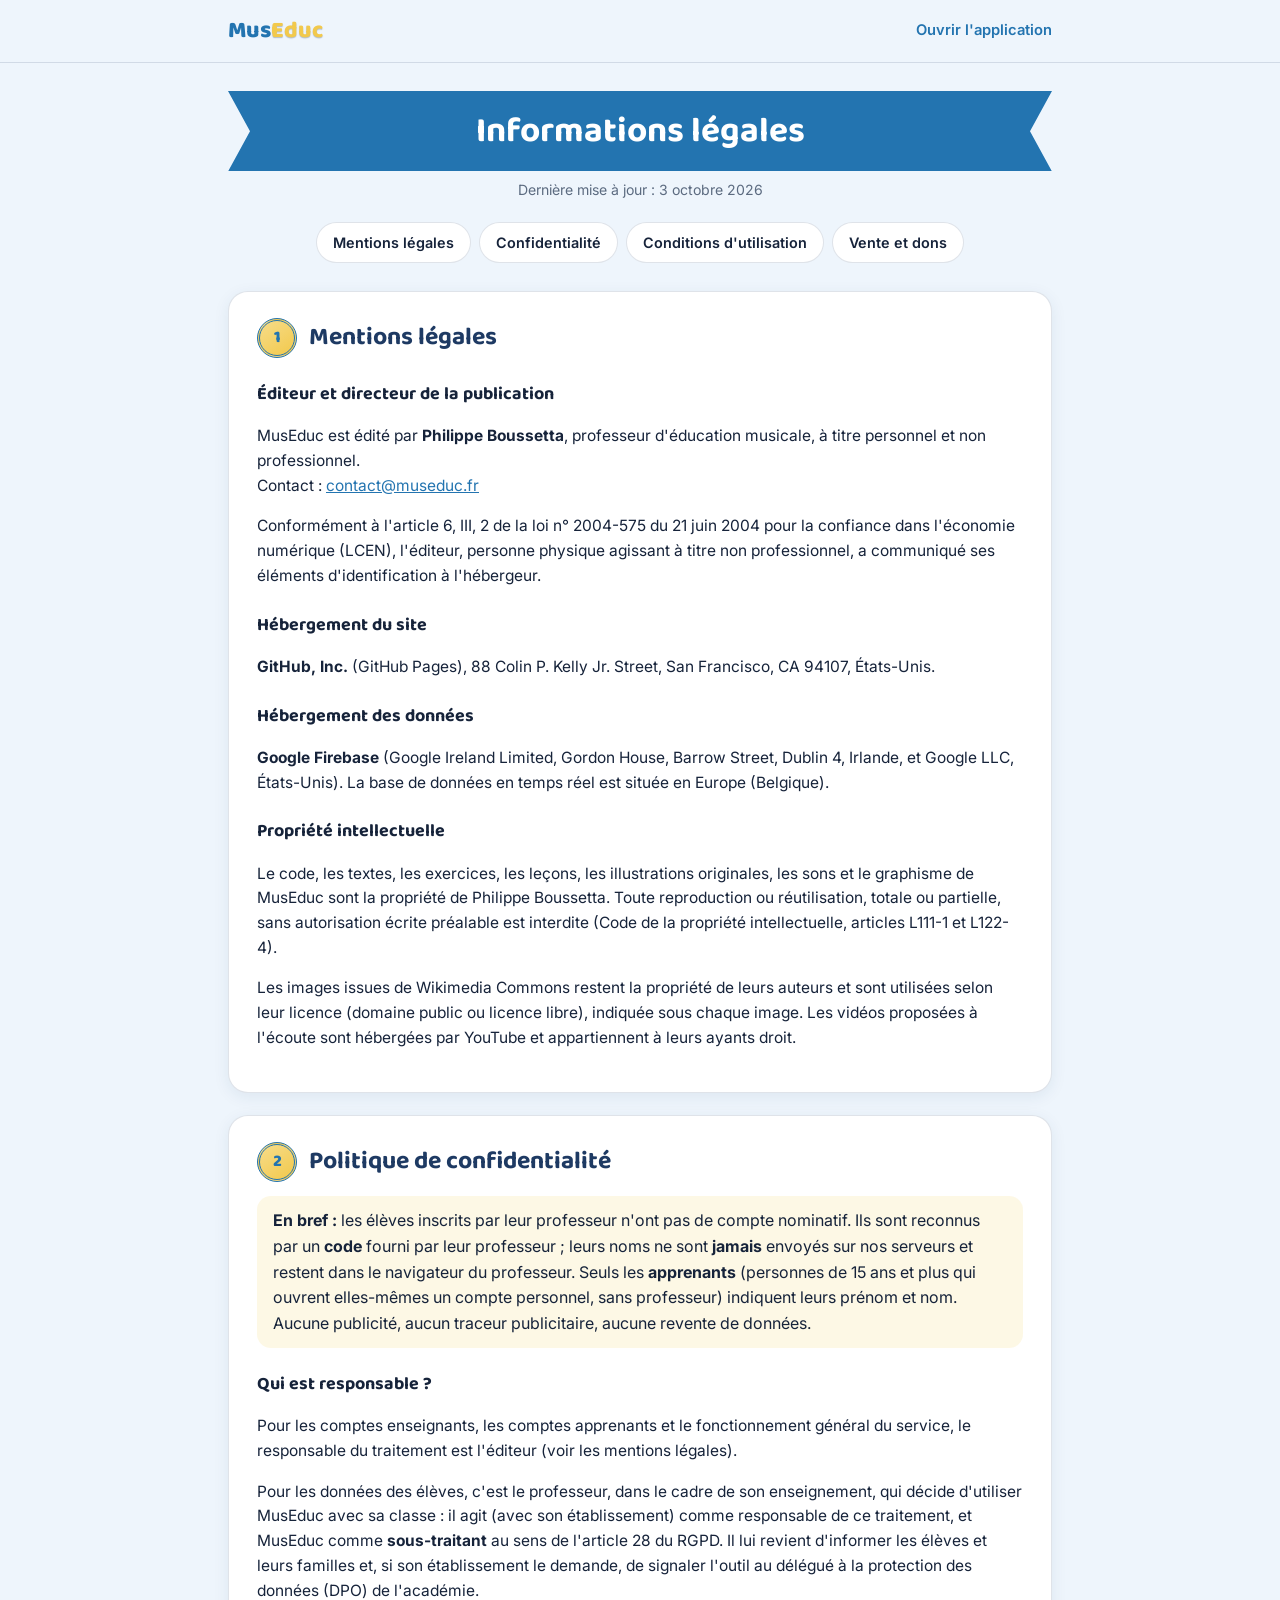
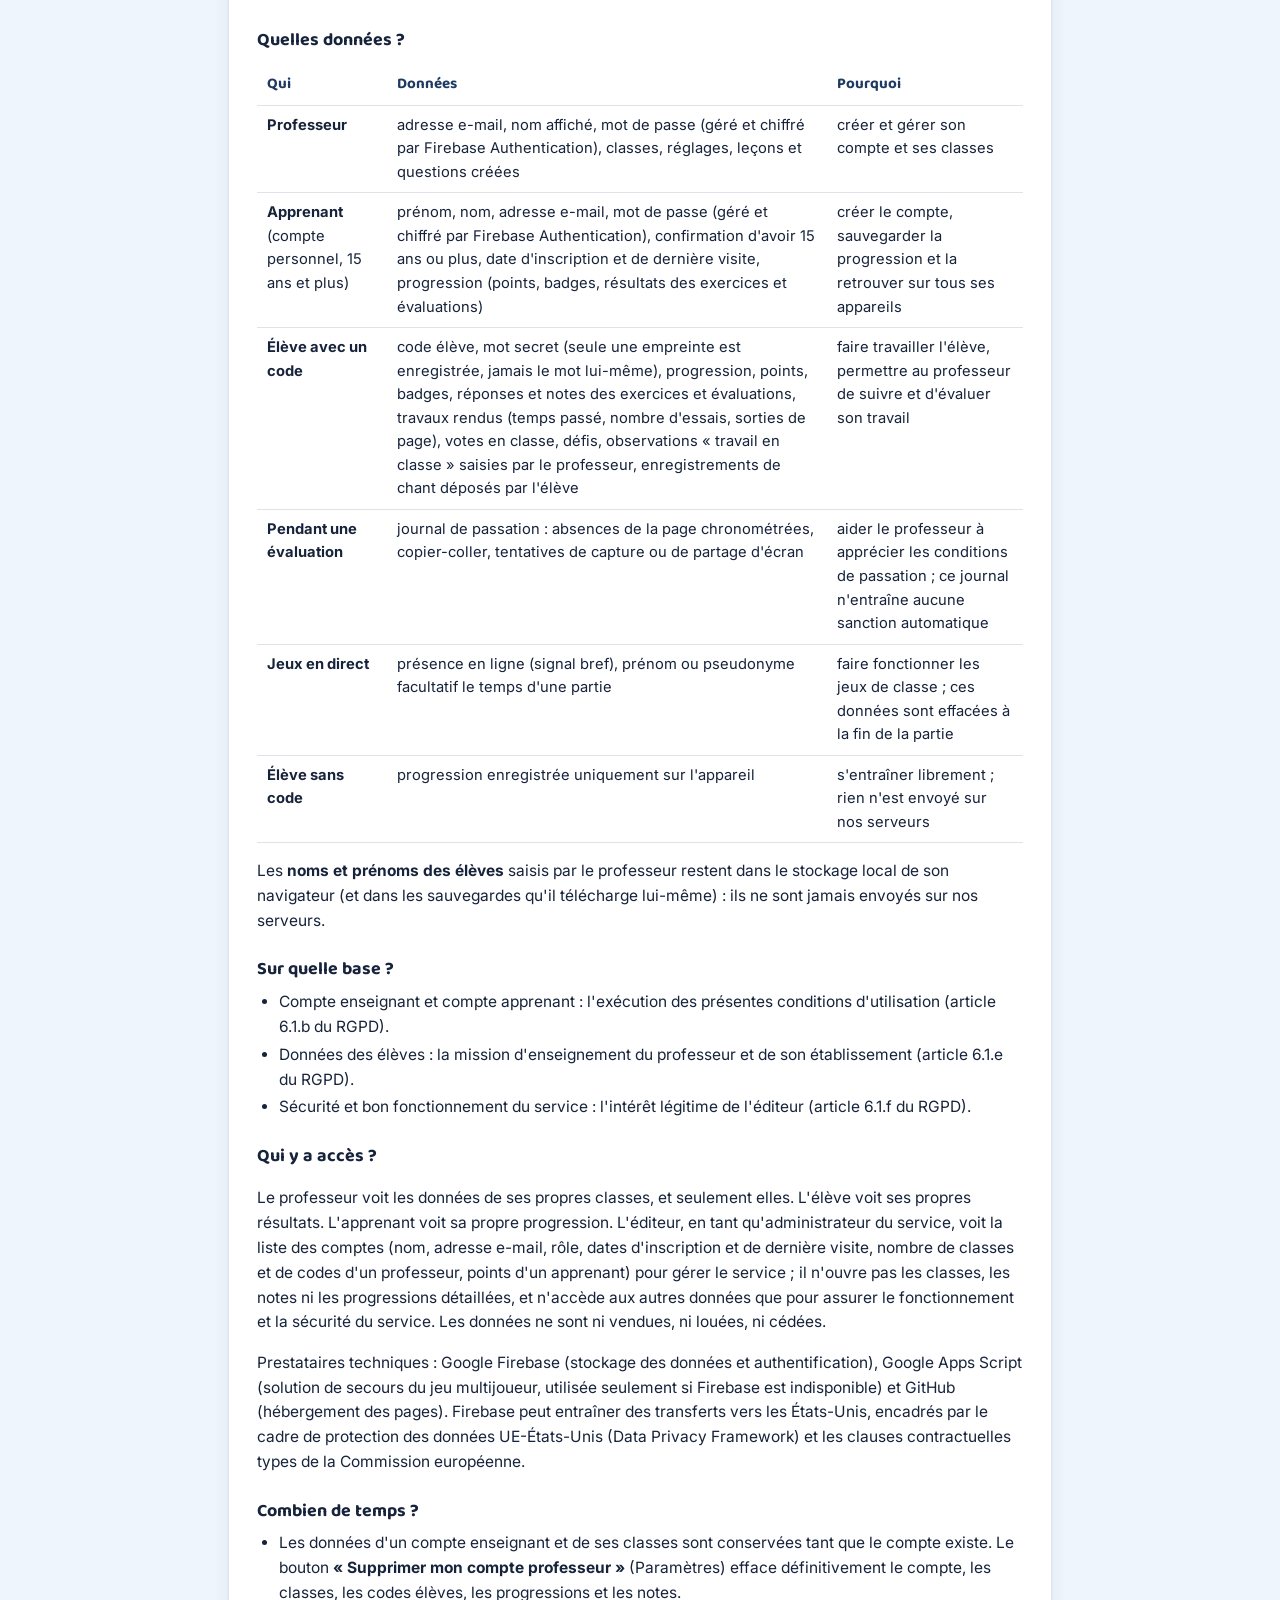
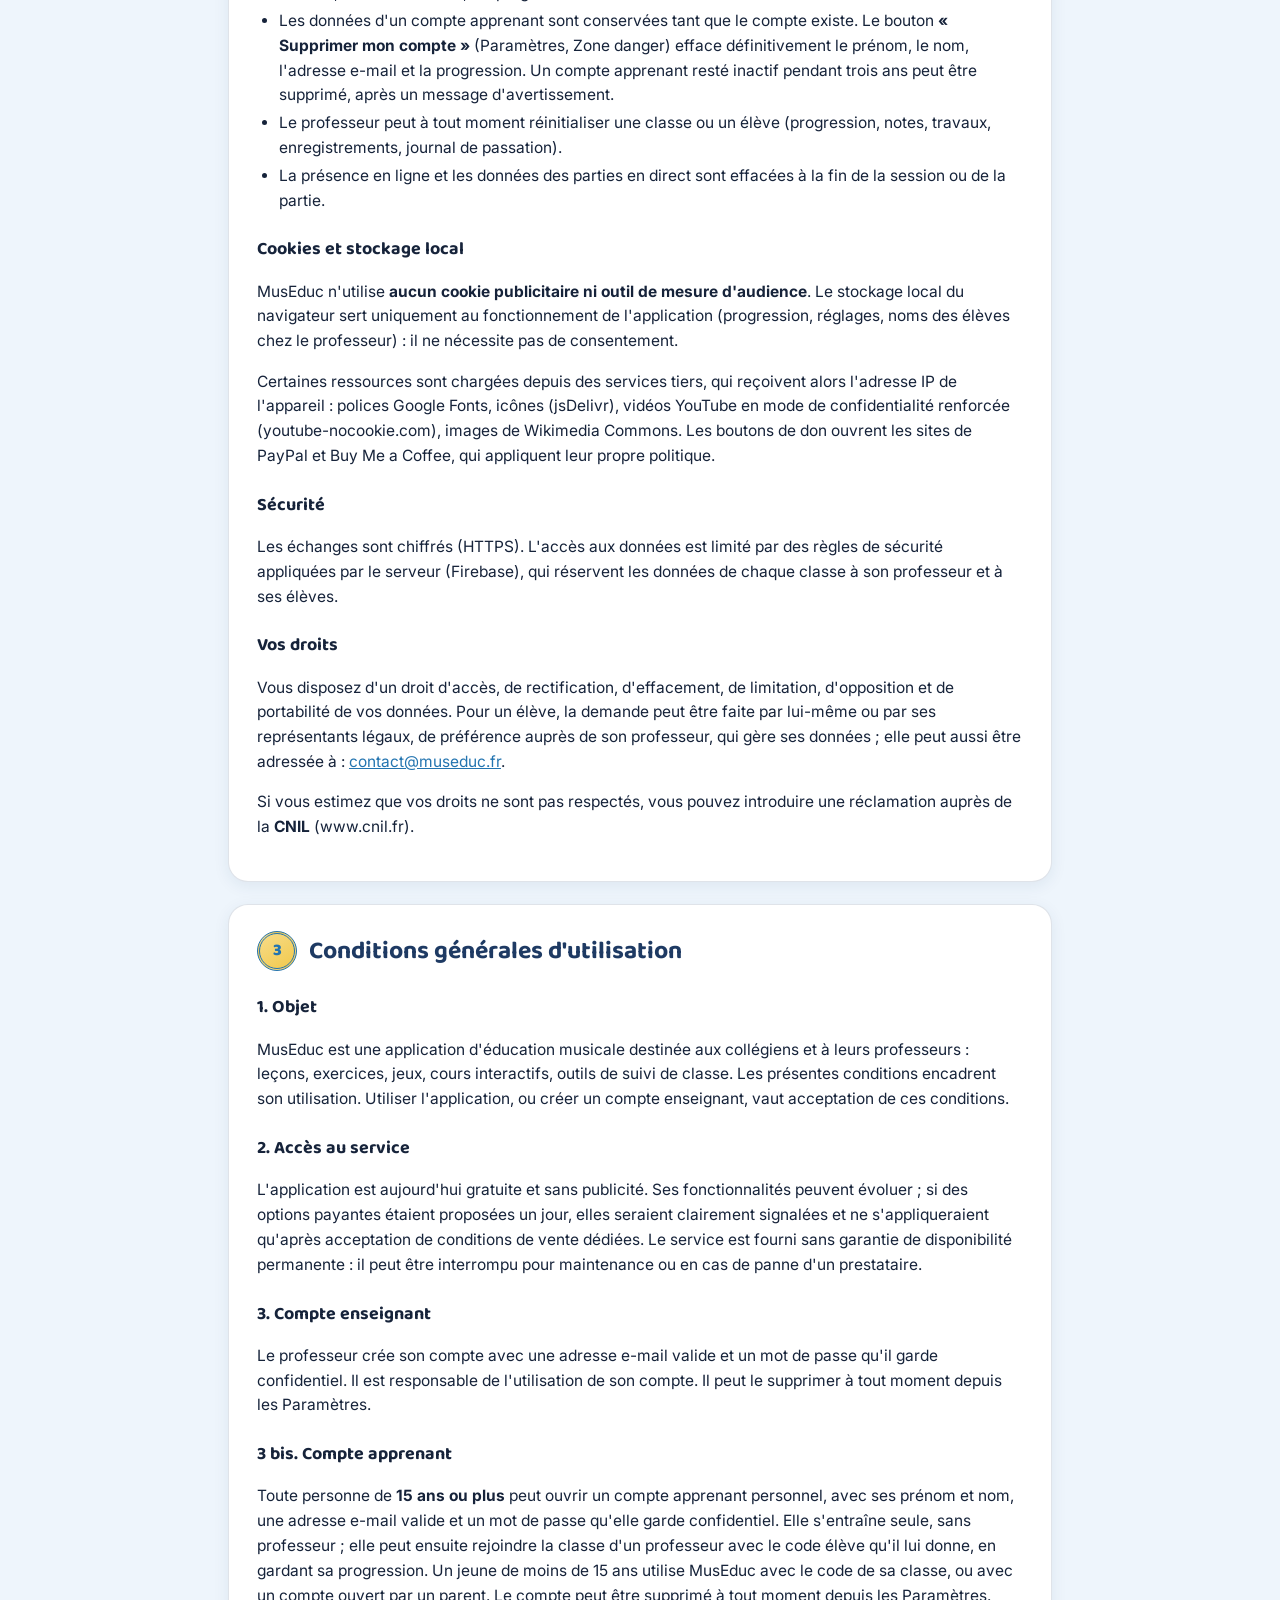
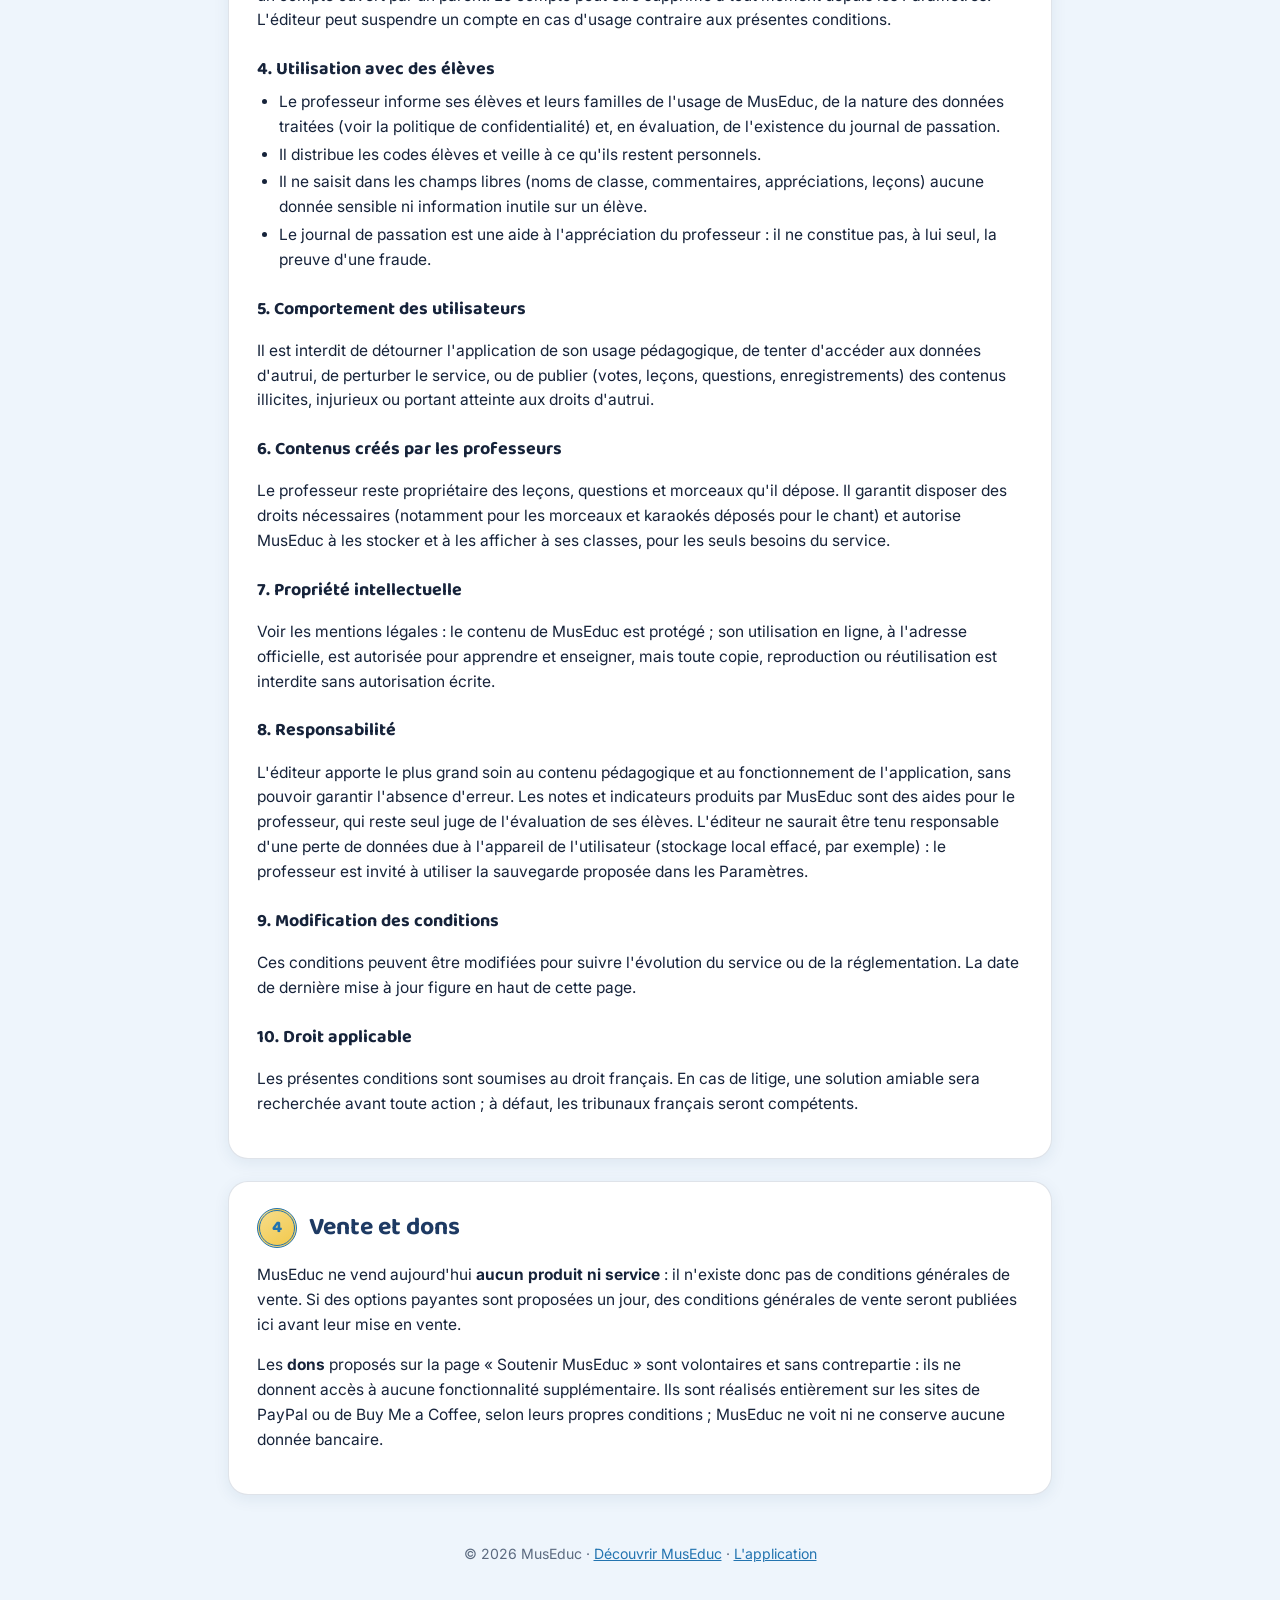
==== commit 714cc244: "sum" ====
--- a/legal.html
+++ b/legal.html
@@ -3,6 +3,9 @@
 <head>
 <meta charset="utf-8">
 <meta name="viewport" content="width=device-width, initial-scale=1">
+<link rel="icon" type="image/svg+xml" href="icons/favicon.svg">
+<link rel="icon" type="image/png" sizes="48x48" href="icons/favicon-48.png">
+<link rel="apple-touch-icon" href="icons/apple-touch-icon.png">
 <title>MusEduc : informations légales</title>
 <meta name="description" content="Mentions légales, politique de confidentialité et conditions d'utilisation de MusEduc.">
 <link rel="preconnect" href="https://fonts.googleapis.com">
@@ -96,16 +99,17 @@
   <!-- ===================== CONFIDENTIALITÉ ===================== -->
   <section id="confidentialite">
     <h2><span class="med">2</span> Politique de confidentialité</h2>
-    <div class="encadre"><b>En bref :</b> les élèves n'ont pas de compte nominatif. Ils sont reconnus par un <b>code</b> fourni par leur professeur ; leurs noms ne sont <b>jamais</b> envoyés sur nos serveurs et restent dans le navigateur du professeur. Aucune publicité, aucun traceur publicitaire, aucune revente de données.</div>
+    <div class="encadre"><b>En bref :</b> les élèves inscrits par leur professeur n'ont pas de compte nominatif. Ils sont reconnus par un <b>code</b> fourni par leur professeur ; leurs noms ne sont <b>jamais</b> envoyés sur nos serveurs et restent dans le navigateur du professeur. Seuls les <b>apprenants</b> (personnes de 15 ans et plus qui ouvrent elles-mêmes un compte personnel, sans professeur) indiquent leurs prénom et nom. Aucune publicité, aucun traceur publicitaire, aucune revente de données.</div>
 
     <h3>Qui est responsable ?</h3>
-    <p>Pour les comptes enseignants et le fonctionnement général du service, le responsable du traitement est l'éditeur (voir les mentions légales).</p>
+    <p>Pour les comptes enseignants, les comptes apprenants et le fonctionnement général du service, le responsable du traitement est l'éditeur (voir les mentions légales).</p>
     <p>Pour les données des élèves, c'est le professeur, dans le cadre de son enseignement, qui décide d'utiliser MusEduc avec sa classe : il agit (avec son établissement) comme responsable de ce traitement, et MusEduc comme <b>sous-traitant</b> au sens de l'article 28 du RGPD. Il lui revient d'informer les élèves et leurs familles et, si son établissement le demande, de signaler l'outil au délégué à la protection des données (DPO) de l'académie.</p>
 
     <h3>Quelles données ?</h3>
     <table>
       <tr><th>Qui</th><th>Données</th><th>Pourquoi</th></tr>
       <tr><td><b>Professeur</b></td><td>adresse e-mail, nom affiché, mot de passe (géré et chiffré par Firebase Authentication), classes, réglages, leçons et questions créées</td><td>créer et gérer son compte et ses classes</td></tr>
+      <tr><td><b>Apprenant</b> (compte personnel, 15 ans et plus)</td><td>prénom, nom, adresse e-mail, mot de passe (géré et chiffré par Firebase Authentication), confirmation d'avoir 15 ans ou plus, date d'inscription et de dernière visite, progression (points, badges, résultats des exercices et évaluations)</td><td>créer le compte, sauvegarder la progression et la retrouver sur tous ses appareils</td></tr>
       <tr><td><b>Élève avec un code</b></td><td>code élève, mot secret (seule une empreinte est enregistrée, jamais le mot lui-même), progression, points, badges, réponses et notes des exercices et évaluations, travaux rendus (temps passé, nombre d'essais, sorties de page), votes en classe, défis, observations « travail en classe » saisies par le professeur, enregistrements de chant déposés par l'élève</td><td>faire travailler l'élève, permettre au professeur de suivre et d'évaluer son travail</td></tr>
       <tr><td><b>Pendant une évaluation</b></td><td>journal de passation : absences de la page chronométrées, copier-coller, tentatives de capture ou de partage d'écran</td><td>aider le professeur à apprécier les conditions de passation ; ce journal n'entraîne aucune sanction automatique</td></tr>
       <tr><td><b>Jeux en direct</b></td><td>présence en ligne (signal bref), prénom ou pseudonyme facultatif le temps d'une partie</td><td>faire fonctionner les jeux de classe ; ces données sont effacées à la fin de la partie</td></tr>
@@ -115,18 +119,19 @@
 
     <h3>Sur quelle base ?</h3>
     <ul>
-      <li>Compte enseignant : l'exécution des présentes conditions d'utilisation (article 6.1.b du RGPD).</li>
+      <li>Compte enseignant et compte apprenant : l'exécution des présentes conditions d'utilisation (article 6.1.b du RGPD).</li>
       <li>Données des élèves : la mission d'enseignement du professeur et de son établissement (article 6.1.e du RGPD).</li>
       <li>Sécurité et bon fonctionnement du service : l'intérêt légitime de l'éditeur (article 6.1.f du RGPD).</li>
     </ul>
 
     <h3>Qui y a accès ?</h3>
-    <p>Le professeur voit les données de ses propres classes, et seulement elles. L'élève voit ses propres résultats. L'éditeur n'accède aux données que pour assurer le fonctionnement et la sécurité du service. Les données ne sont ni vendues, ni louées, ni cédées.</p>
+    <p>Le professeur voit les données de ses propres classes, et seulement elles. L'élève voit ses propres résultats. L'apprenant voit sa propre progression. L'éditeur, en tant qu'administrateur du service, voit la liste des comptes (nom, adresse e-mail, rôle, dates d'inscription et de dernière visite, nombre de classes et de codes d'un professeur, points d'un apprenant) pour gérer le service ; il n'ouvre pas les classes, les notes ni les progressions détaillées, et n'accède aux autres données que pour assurer le fonctionnement et la sécurité du service. Les données ne sont ni vendues, ni louées, ni cédées.</p>
     <p>Prestataires techniques : Google Firebase (stockage des données et authentification), Google Apps Script (solution de secours du jeu multijoueur, utilisée seulement si Firebase est indisponible) et GitHub (hébergement des pages). Firebase peut entraîner des transferts vers les États-Unis, encadrés par le cadre de protection des données UE-États-Unis (Data Privacy Framework) et les clauses contractuelles types de la Commission européenne.</p>
 
     <h3>Combien de temps ?</h3>
     <ul>
       <li>Les données d'un compte enseignant et de ses classes sont conservées tant que le compte existe. Le bouton <b>« Supprimer mon compte professeur »</b> (Paramètres) efface définitivement le compte, les classes, les codes élèves, les progressions et les notes.</li>
+      <li>Les données d'un compte apprenant sont conservées tant que le compte existe. Le bouton <b>« Supprimer mon compte »</b> (Paramètres, Zone danger) efface définitivement le prénom, le nom, l'adresse e-mail et la progression. Un compte apprenant resté inactif pendant trois ans peut être supprimé, après un message d'avertissement.</li>
       <li>Le professeur peut à tout moment réinitialiser une classe ou un élève (progression, notes, travaux, enregistrements, journal de passation).</li>
       <li>La présence en ligne et les données des parties en direct sont effacées à la fin de la session ou de la partie.</li>
     </ul>
@@ -152,6 +157,8 @@
     <p>L'application est aujourd'hui gratuite et sans publicité. Ses fonctionnalités peuvent évoluer ; si des options payantes étaient proposées un jour, elles seraient clairement signalées et ne s'appliqueraient qu'après acceptation de conditions de vente dédiées. Le service est fourni sans garantie de disponibilité permanente : il peut être interrompu pour maintenance ou en cas de panne d'un prestataire.</p>
     <h3>3. Compte enseignant</h3>
     <p>Le professeur crée son compte avec une adresse e-mail valide et un mot de passe qu'il garde confidentiel. Il est responsable de l'utilisation de son compte. Il peut le supprimer à tout moment depuis les Paramètres.</p>
+    <h3>3 bis. Compte apprenant</h3>
+    <p>Toute personne de <b>15 ans ou plus</b> peut ouvrir un compte apprenant personnel, avec ses prénom et nom, une adresse e-mail valide et un mot de passe qu'elle garde confidentiel. Elle s'entraîne seule, sans professeur ; elle peut ensuite rejoindre la classe d'un professeur avec le code élève qu'il lui donne, en gardant sa progression. Un jeune de moins de 15 ans utilise MusEduc avec le code de sa classe, ou avec un compte ouvert par un parent. Le compte peut être supprimé à tout moment depuis les Paramètres. L'éditeur peut suspendre un compte en cas d'usage contraire aux présentes conditions.</p>
     <h3>4. Utilisation avec des élèves</h3>
     <ul>
       <li>Le professeur informe ses élèves et leurs familles de l'usage de MusEduc, de la nature des données traitées (voir la politique de confidentialité) et, en évaluation, de l'existence du journal de passation.</li>
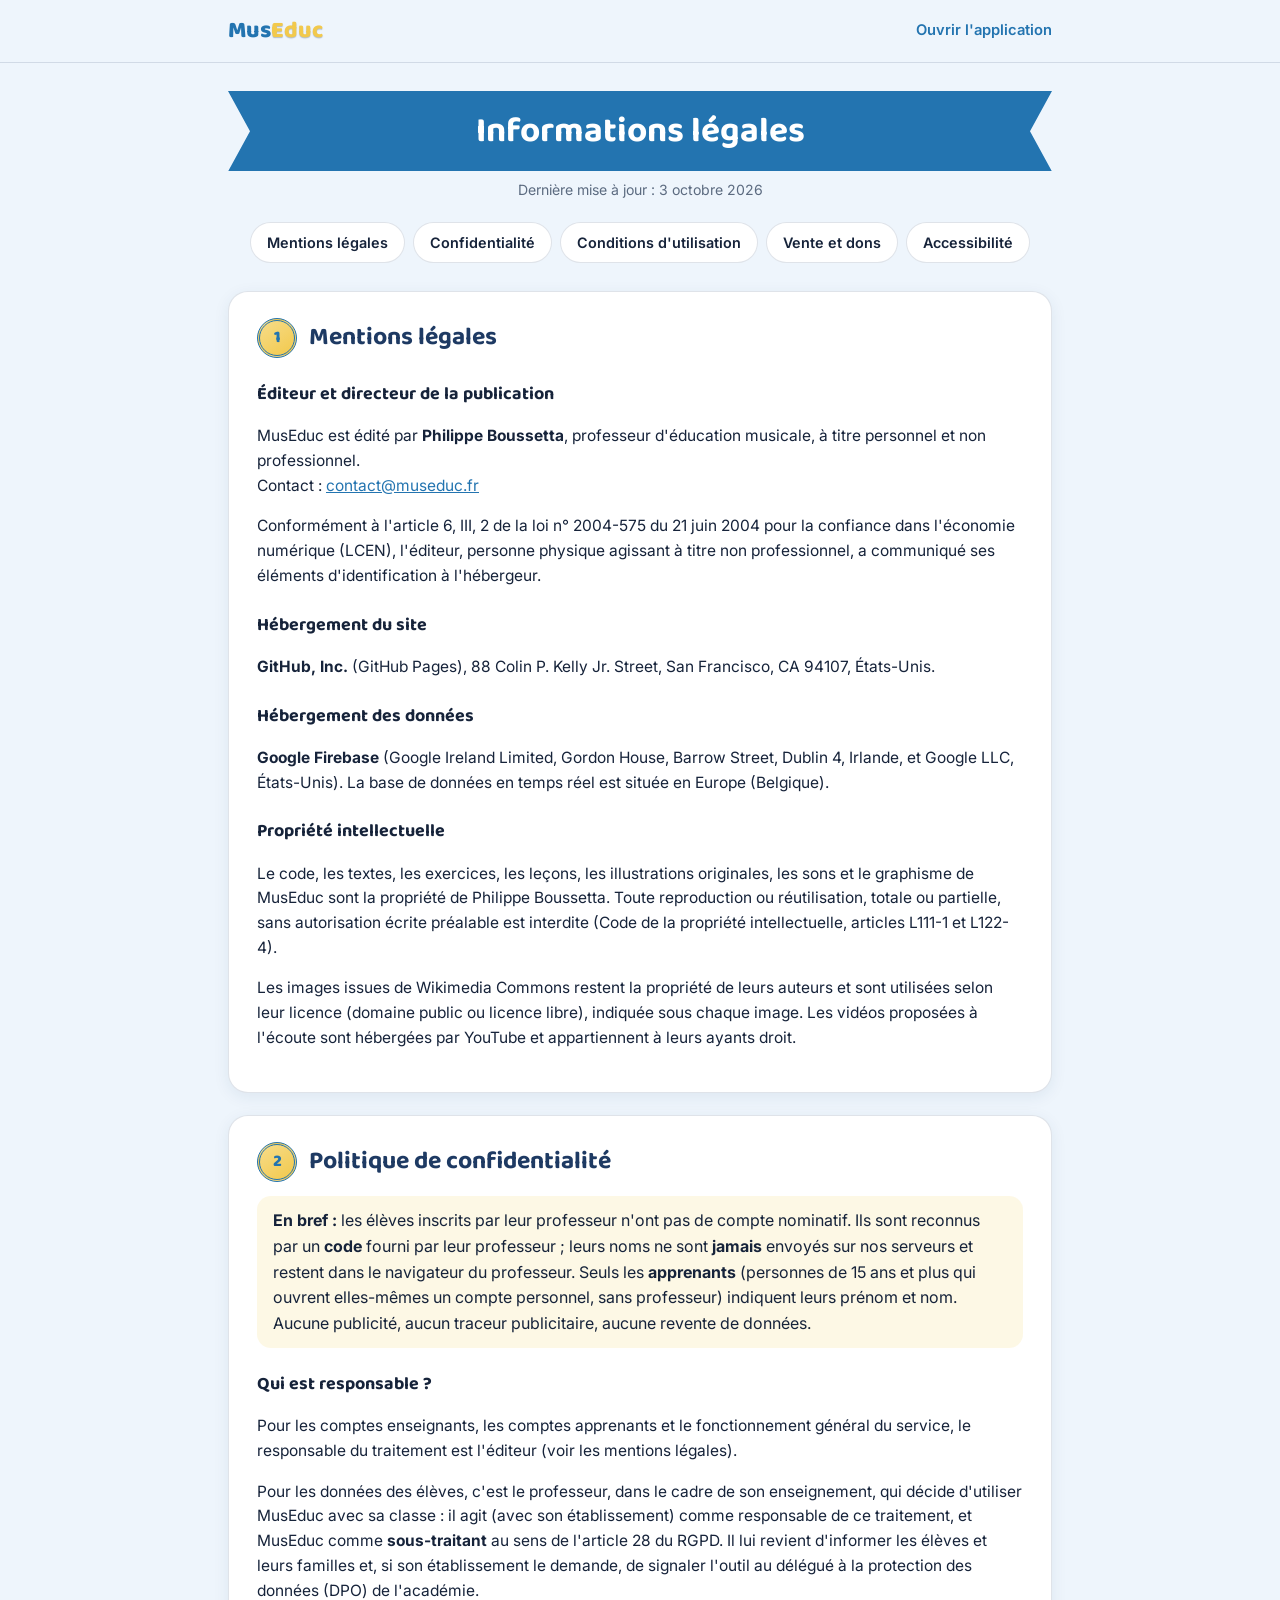
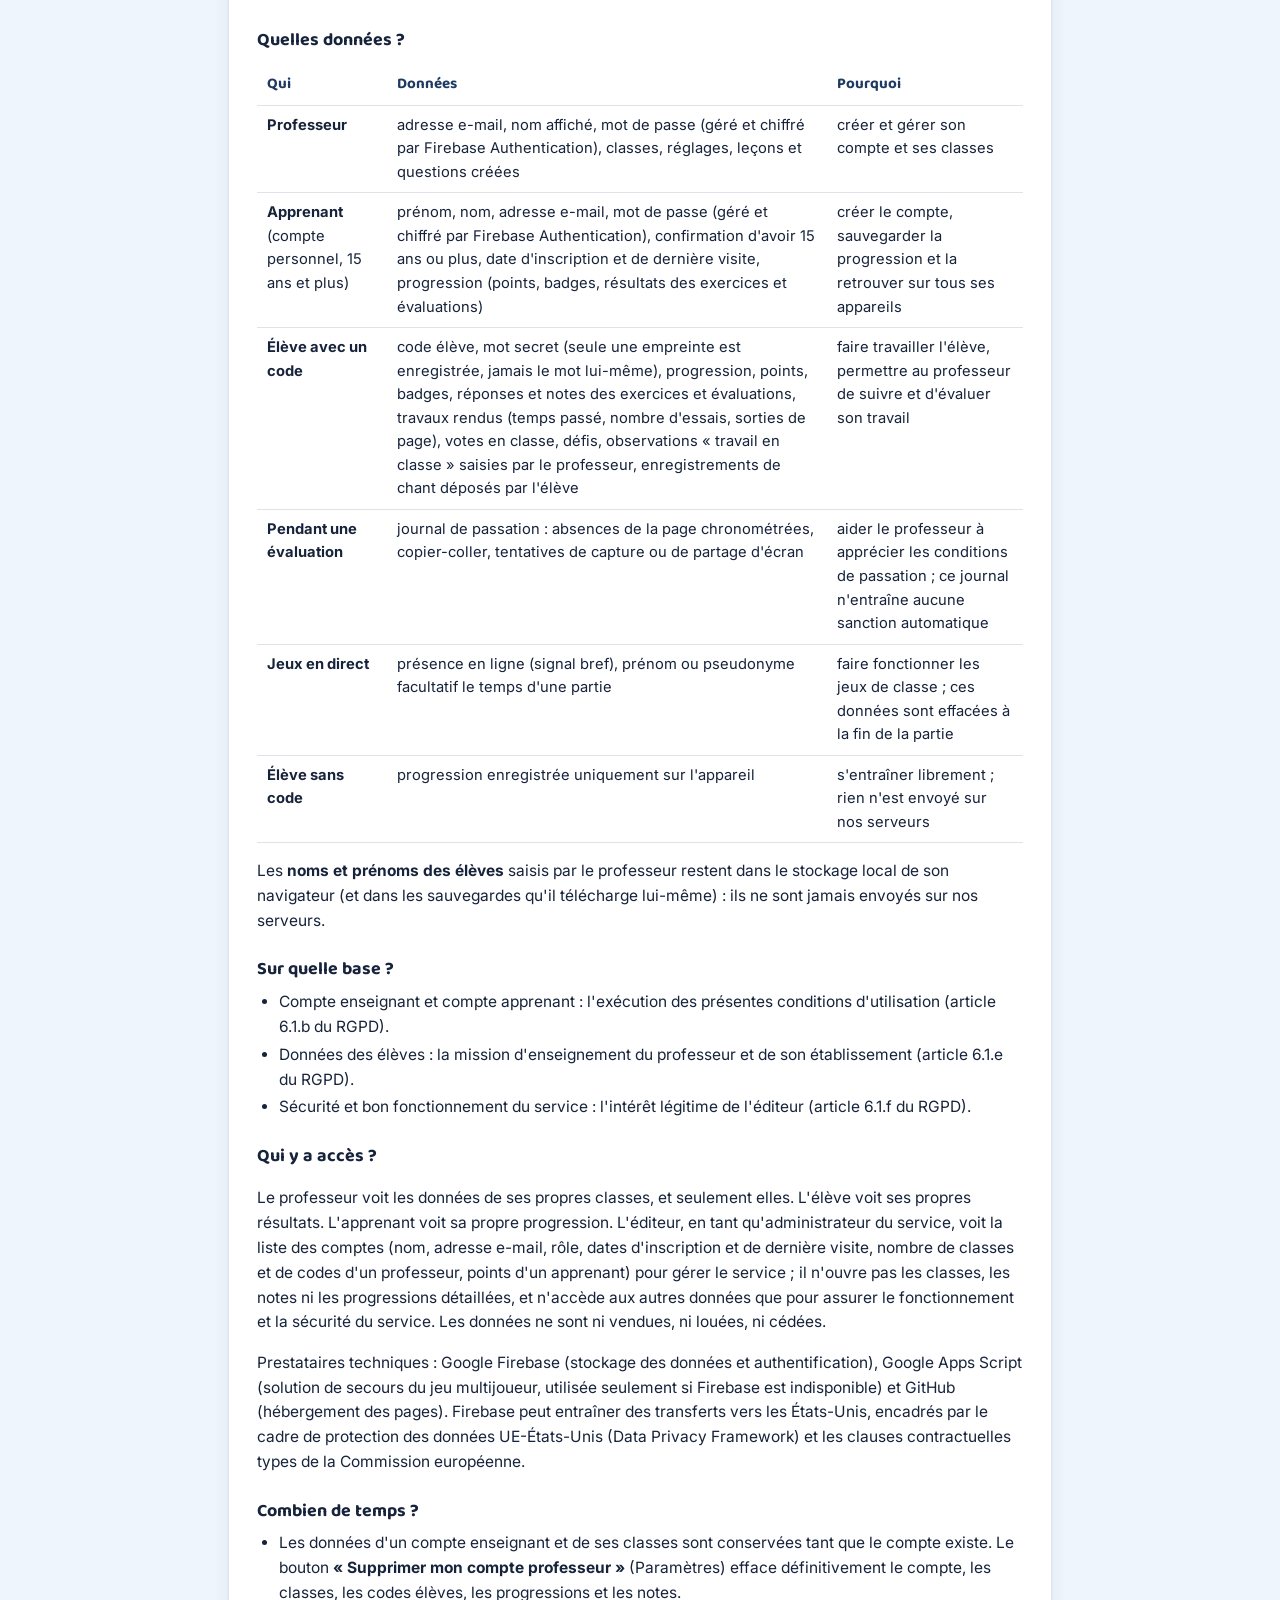
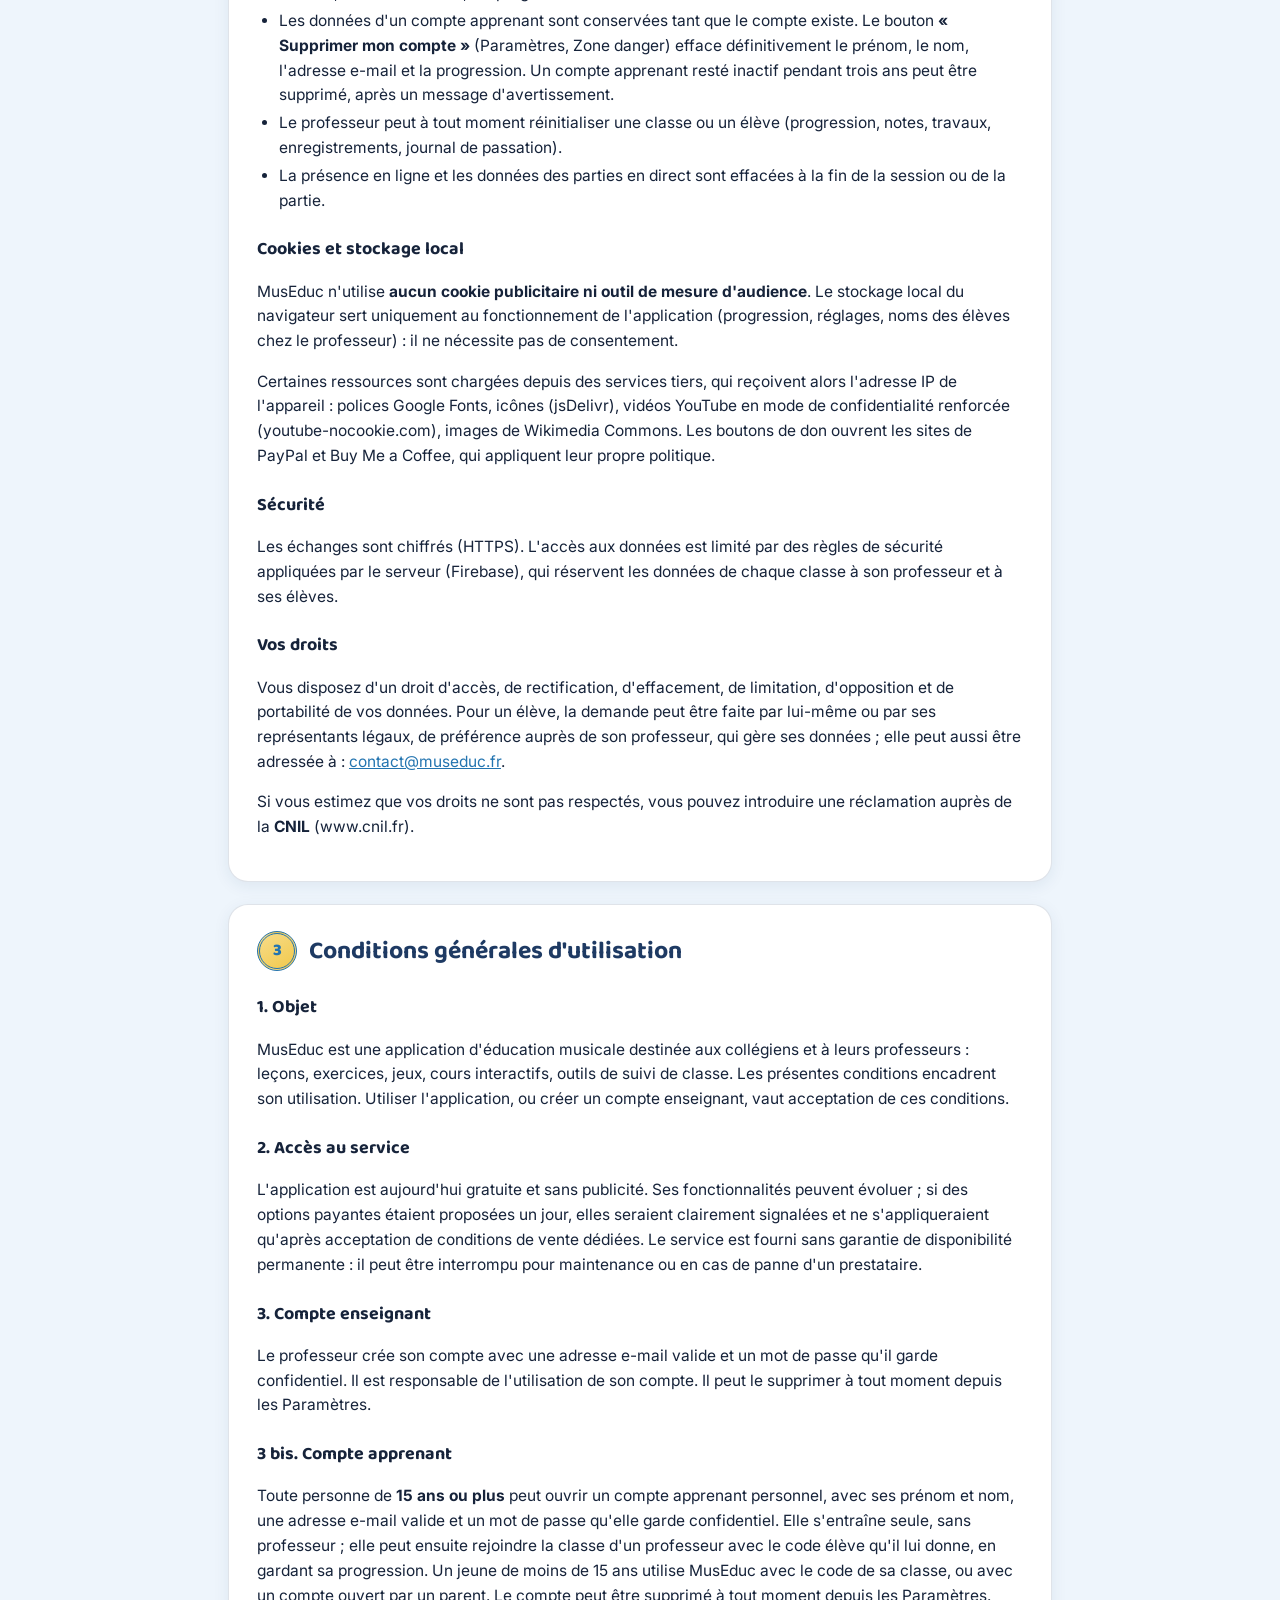
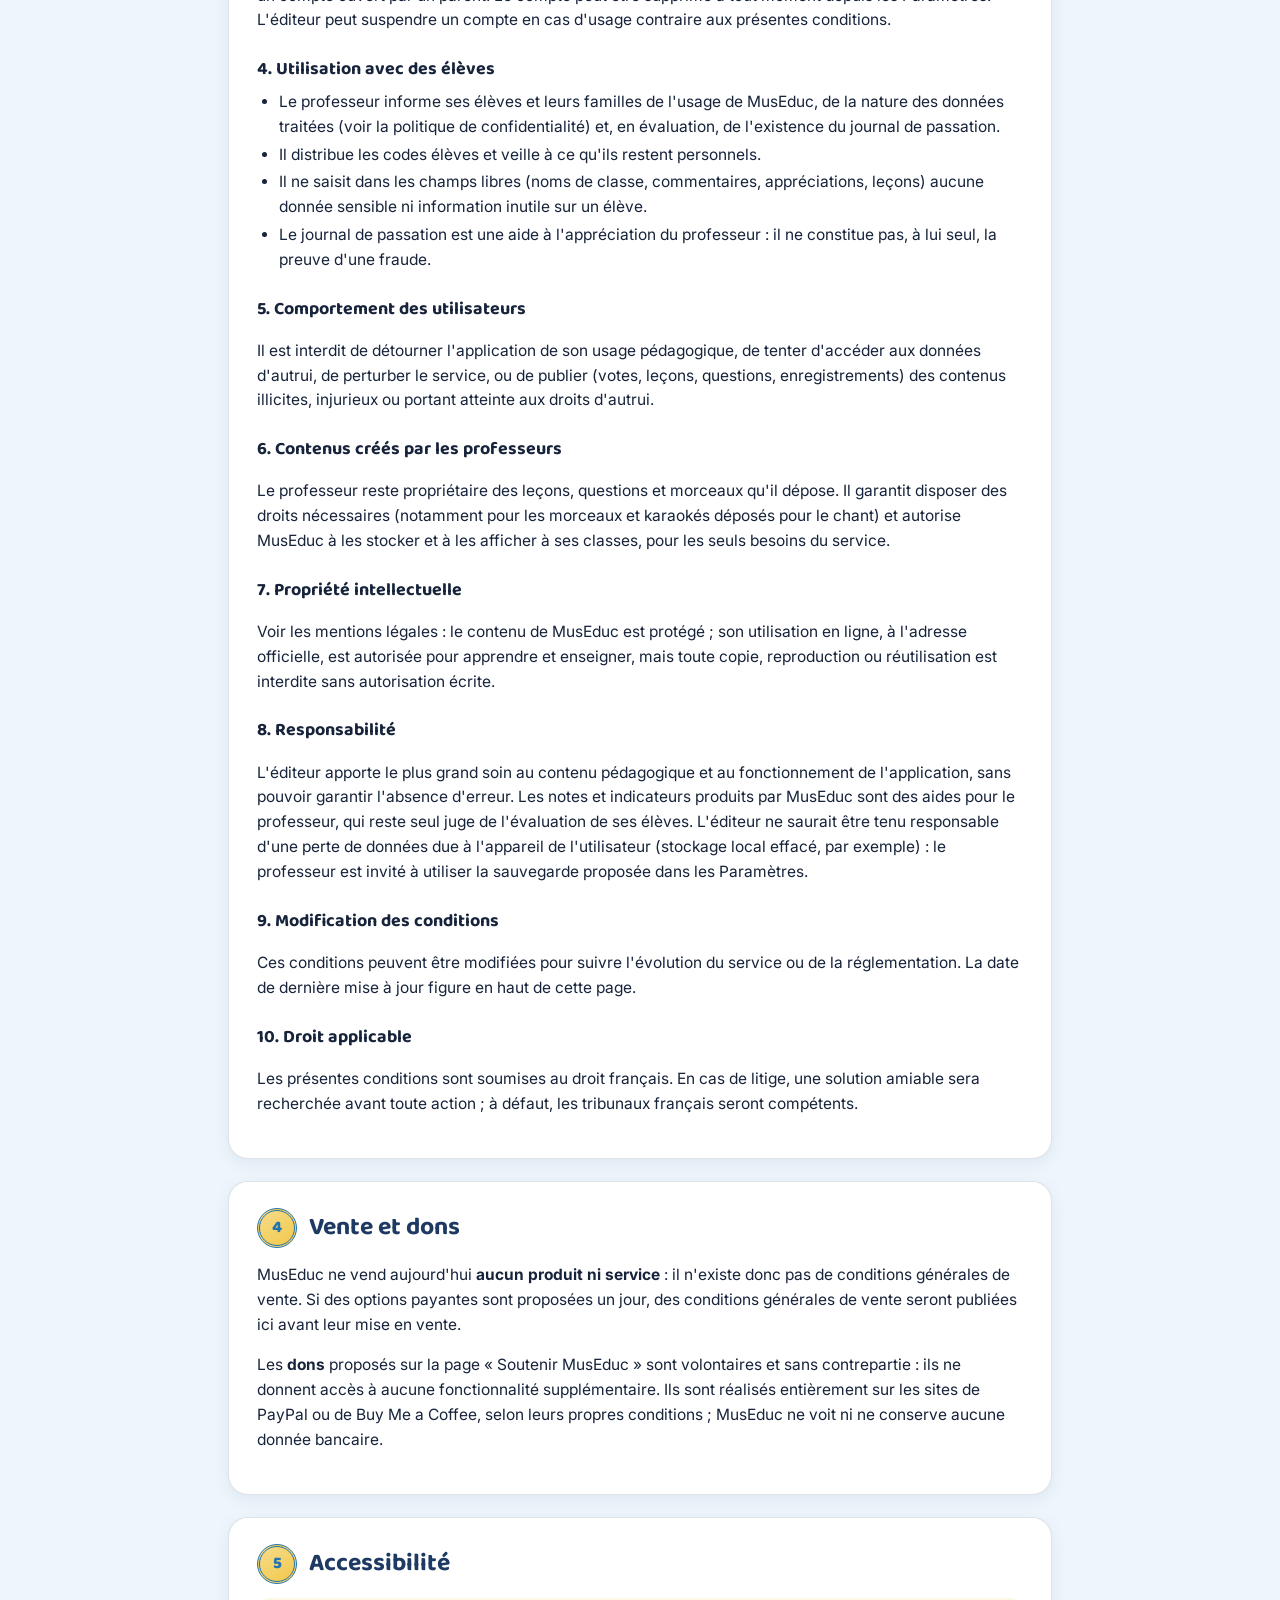
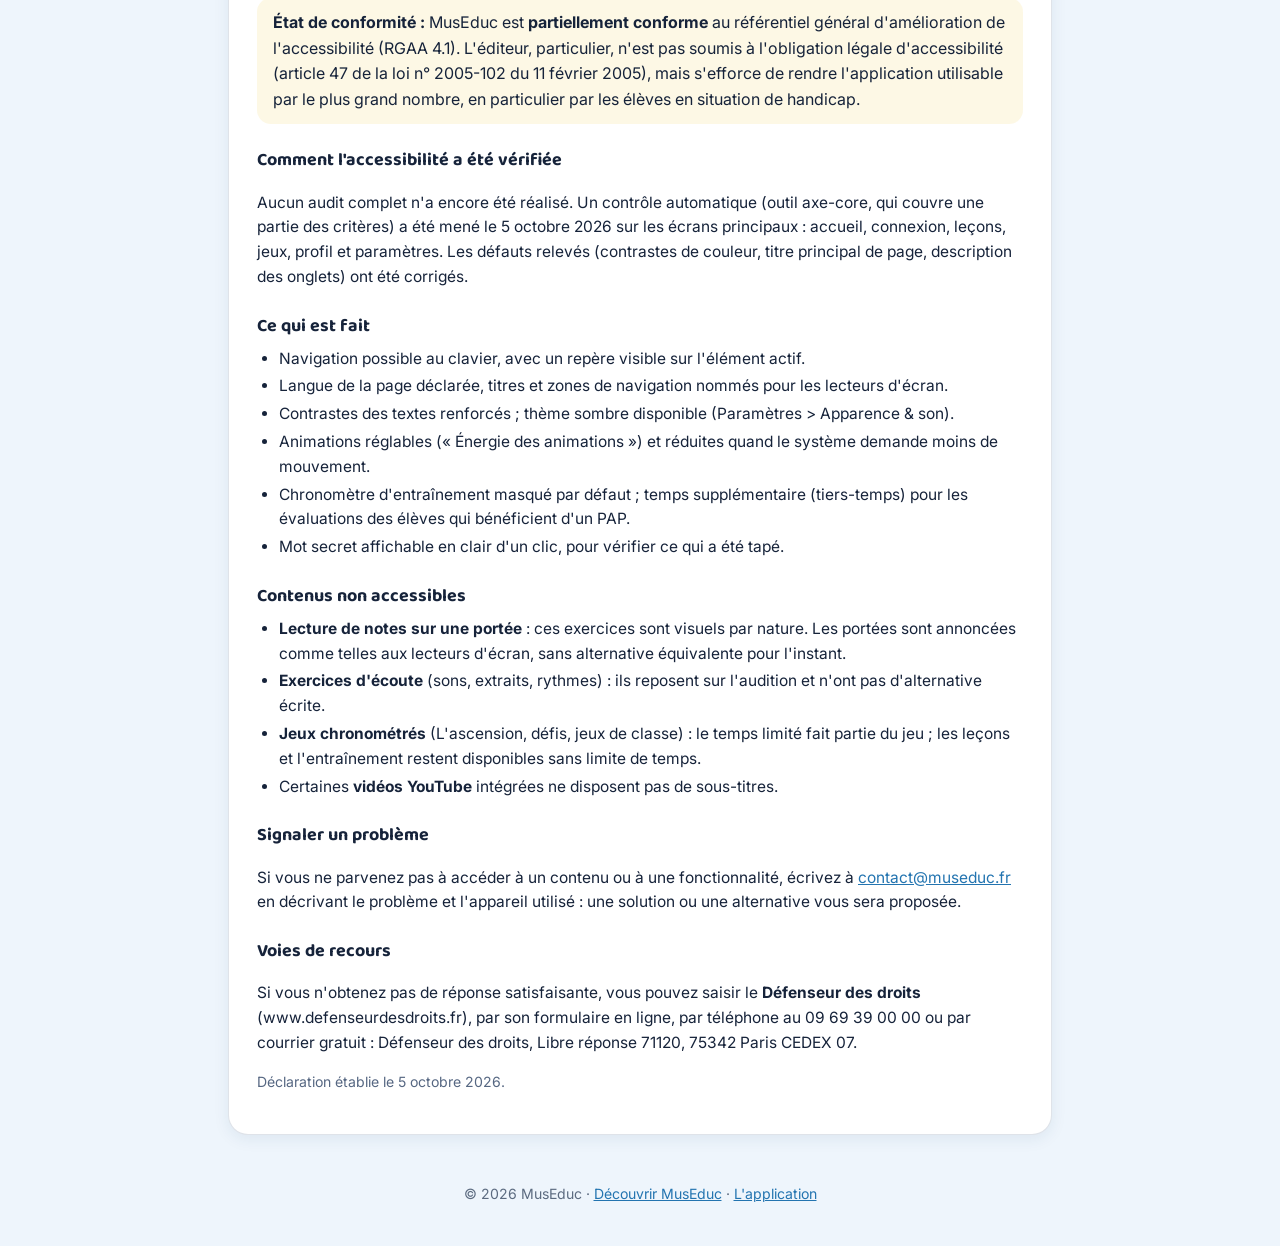
==== commit 5e58ef73: "sum" ====
--- a/legal.html
+++ b/legal.html
@@ -78,6 +78,7 @@
     <a href="#confidentialite">Confidentialité</a>
     <a href="#cgu">Conditions d'utilisation</a>
     <a href="#cgv">Vente et dons</a>
+    <a href="#accessibilite">Accessibilité</a>
   </nav>
 
   <!-- ===================== MENTIONS LÉGALES ===================== -->
@@ -186,6 +187,35 @@
     <p>MusEduc ne vend aujourd'hui <b>aucun produit ni service</b> : il n'existe donc pas de conditions générales de vente. Si des options payantes sont proposées un jour, des conditions générales de vente seront publiées ici avant leur mise en vente.</p>
     <p>Les <b>dons</b> proposés sur la page « Soutenir MusEduc » sont volontaires et sans contrepartie : ils ne donnent accès à aucune fonctionnalité supplémentaire. Ils sont réalisés entièrement sur les sites de PayPal ou de Buy Me a Coffee, selon leurs propres conditions ; MusEduc ne voit ni ne conserve aucune donnée bancaire.</p>
   </section>
+
+  <!-- ===================== ACCESSIBILITÉ ===================== -->
+  <section id="accessibilite">
+    <h2><span class="med">5</span> Accessibilité</h2>
+    <div class="encadre"><b>État de conformité :</b> MusEduc est <b>partiellement conforme</b> au référentiel général d'amélioration de l'accessibilité (RGAA 4.1). L'éditeur, particulier, n'est pas soumis à l'obligation légale d'accessibilité (article 47 de la loi n° 2005-102 du 11 février 2005), mais s'efforce de rendre l'application utilisable par le plus grand nombre, en particulier par les élèves en situation de handicap.</div>
+    <h3>Comment l'accessibilité a été vérifiée</h3>
+    <p>Aucun audit complet n'a encore été réalisé. Un contrôle automatique (outil axe-core, qui couvre une partie des critères) a été mené le 5 octobre 2026 sur les écrans principaux : accueil, connexion, leçons, jeux, profil et paramètres. Les défauts relevés (contrastes de couleur, titre principal de page, description des onglets) ont été corrigés.</p>
+    <h3>Ce qui est fait</h3>
+    <ul>
+      <li>Navigation possible au clavier, avec un repère visible sur l'élément actif.</li>
+      <li>Langue de la page déclarée, titres et zones de navigation nommés pour les lecteurs d'écran.</li>
+      <li>Contrastes des textes renforcés ; thème sombre disponible (Paramètres &gt; Apparence &amp; son).</li>
+      <li>Animations réglables (« Énergie des animations ») et réduites quand le système demande moins de mouvement.</li>
+      <li>Chronomètre d'entraînement masqué par défaut ; temps supplémentaire (tiers-temps) pour les évaluations des élèves qui bénéficient d'un PAP.</li>
+      <li>Mot secret affichable en clair d'un clic, pour vérifier ce qui a été tapé.</li>
+    </ul>
+    <h3>Contenus non accessibles</h3>
+    <ul>
+      <li><b>Lecture de notes sur une portée</b> : ces exercices sont visuels par nature. Les portées sont annoncées comme telles aux lecteurs d'écran, sans alternative équivalente pour l'instant.</li>
+      <li><b>Exercices d'écoute</b> (sons, extraits, rythmes) : ils reposent sur l'audition et n'ont pas d'alternative écrite.</li>
+      <li><b>Jeux chronométrés</b> (L'ascension, défis, jeux de classe) : le temps limité fait partie du jeu ; les leçons et l'entraînement restent disponibles sans limite de temps.</li>
+      <li>Certaines <b>vidéos YouTube</b> intégrées ne disposent pas de sous-titres.</li>
+    </ul>
+    <h3>Signaler un problème</h3>
+    <p>Si vous ne parvenez pas à accéder à un contenu ou à une fonctionnalité, écrivez à <a href="mailto:contact@museduc.fr?subject=Accessibilit%C3%A9">contact@museduc.fr</a> en décrivant le problème et l'appareil utilisé : une solution ou une alternative vous sera proposée.</p>
+    <h3>Voies de recours</h3>
+    <p>Si vous n'obtenez pas de réponse satisfaisante, vous pouvez saisir le <b>Défenseur des droits</b> (www.defenseurdesdroits.fr), par son formulaire en ligne, par téléphone au 09 69 39 00 00 ou par courrier gratuit : Défenseur des droits, Libre réponse 71120, 75342 Paris CEDEX 07.</p>
+    <p style="color:var(--encre-doux,#566782);font-size:.88rem">Déclaration établie le 5 octobre 2026.</p>
+  </section>
 </main>
 
 <footer>
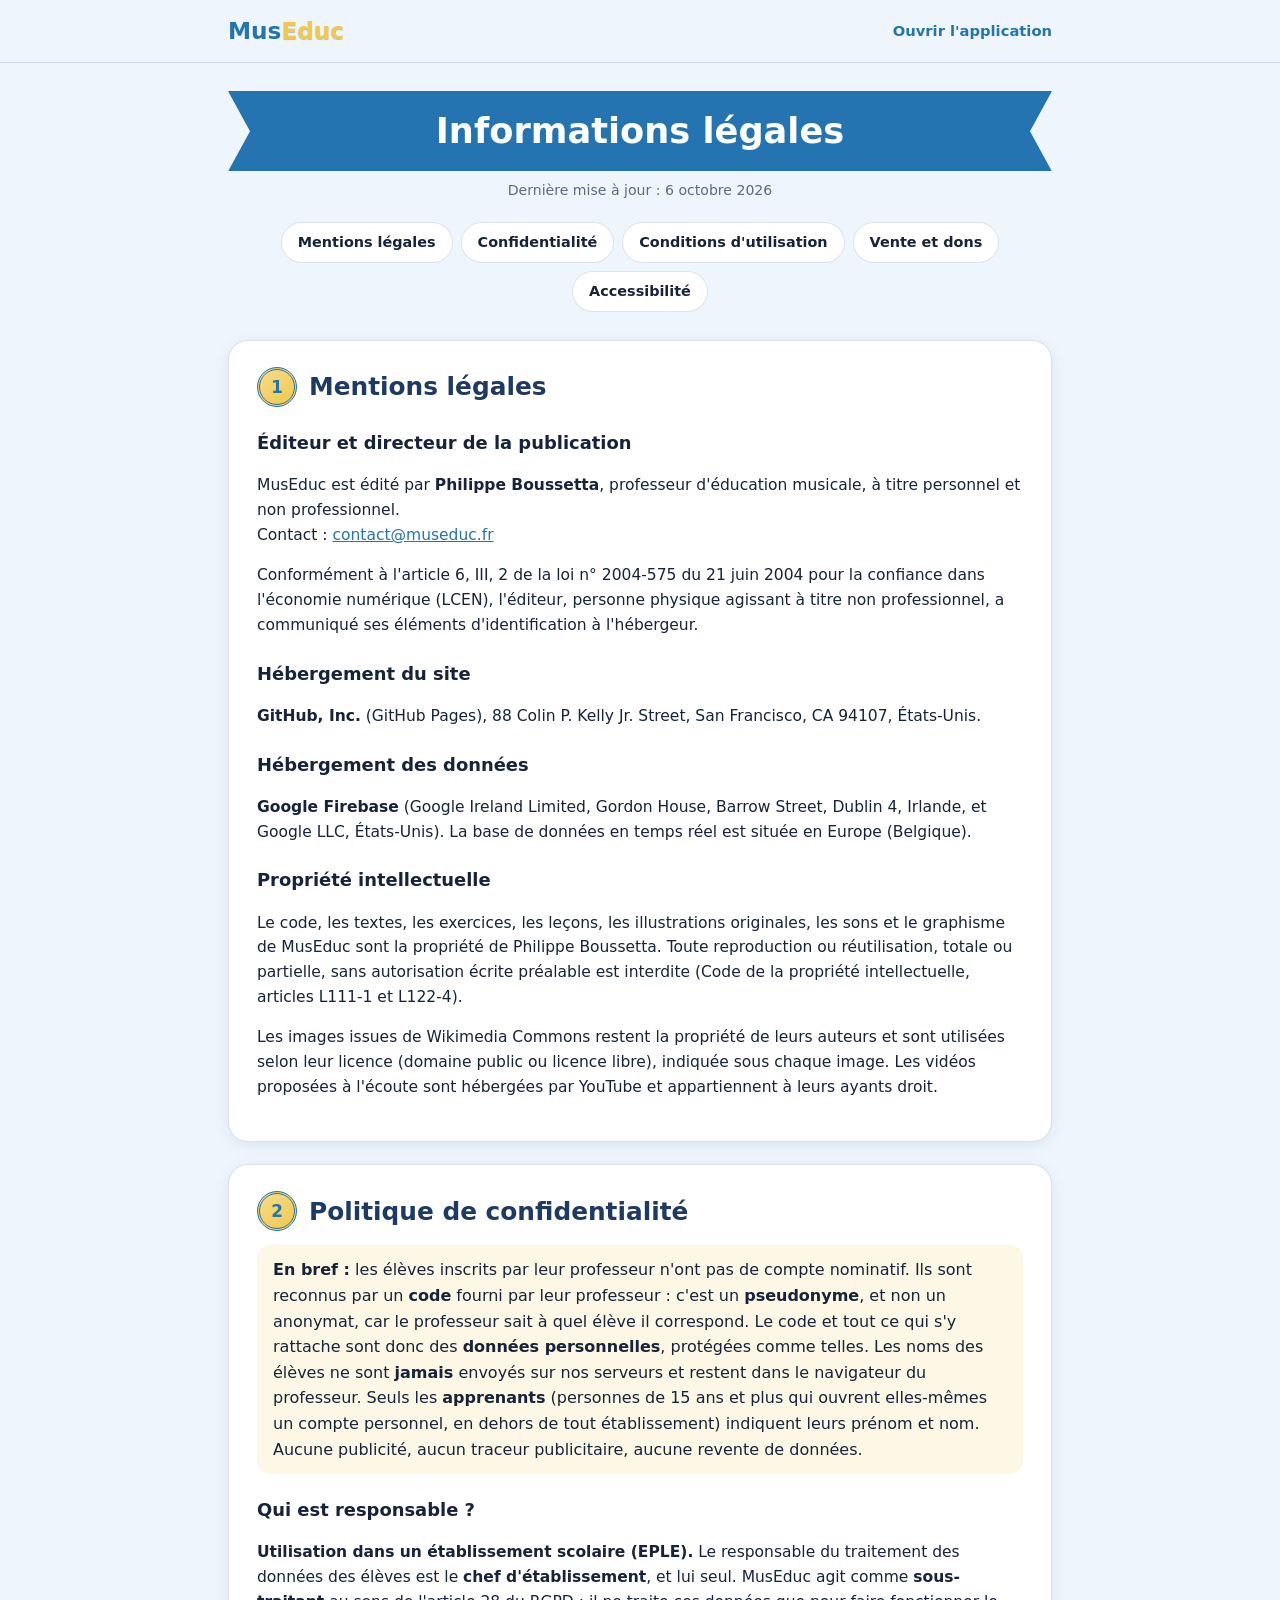
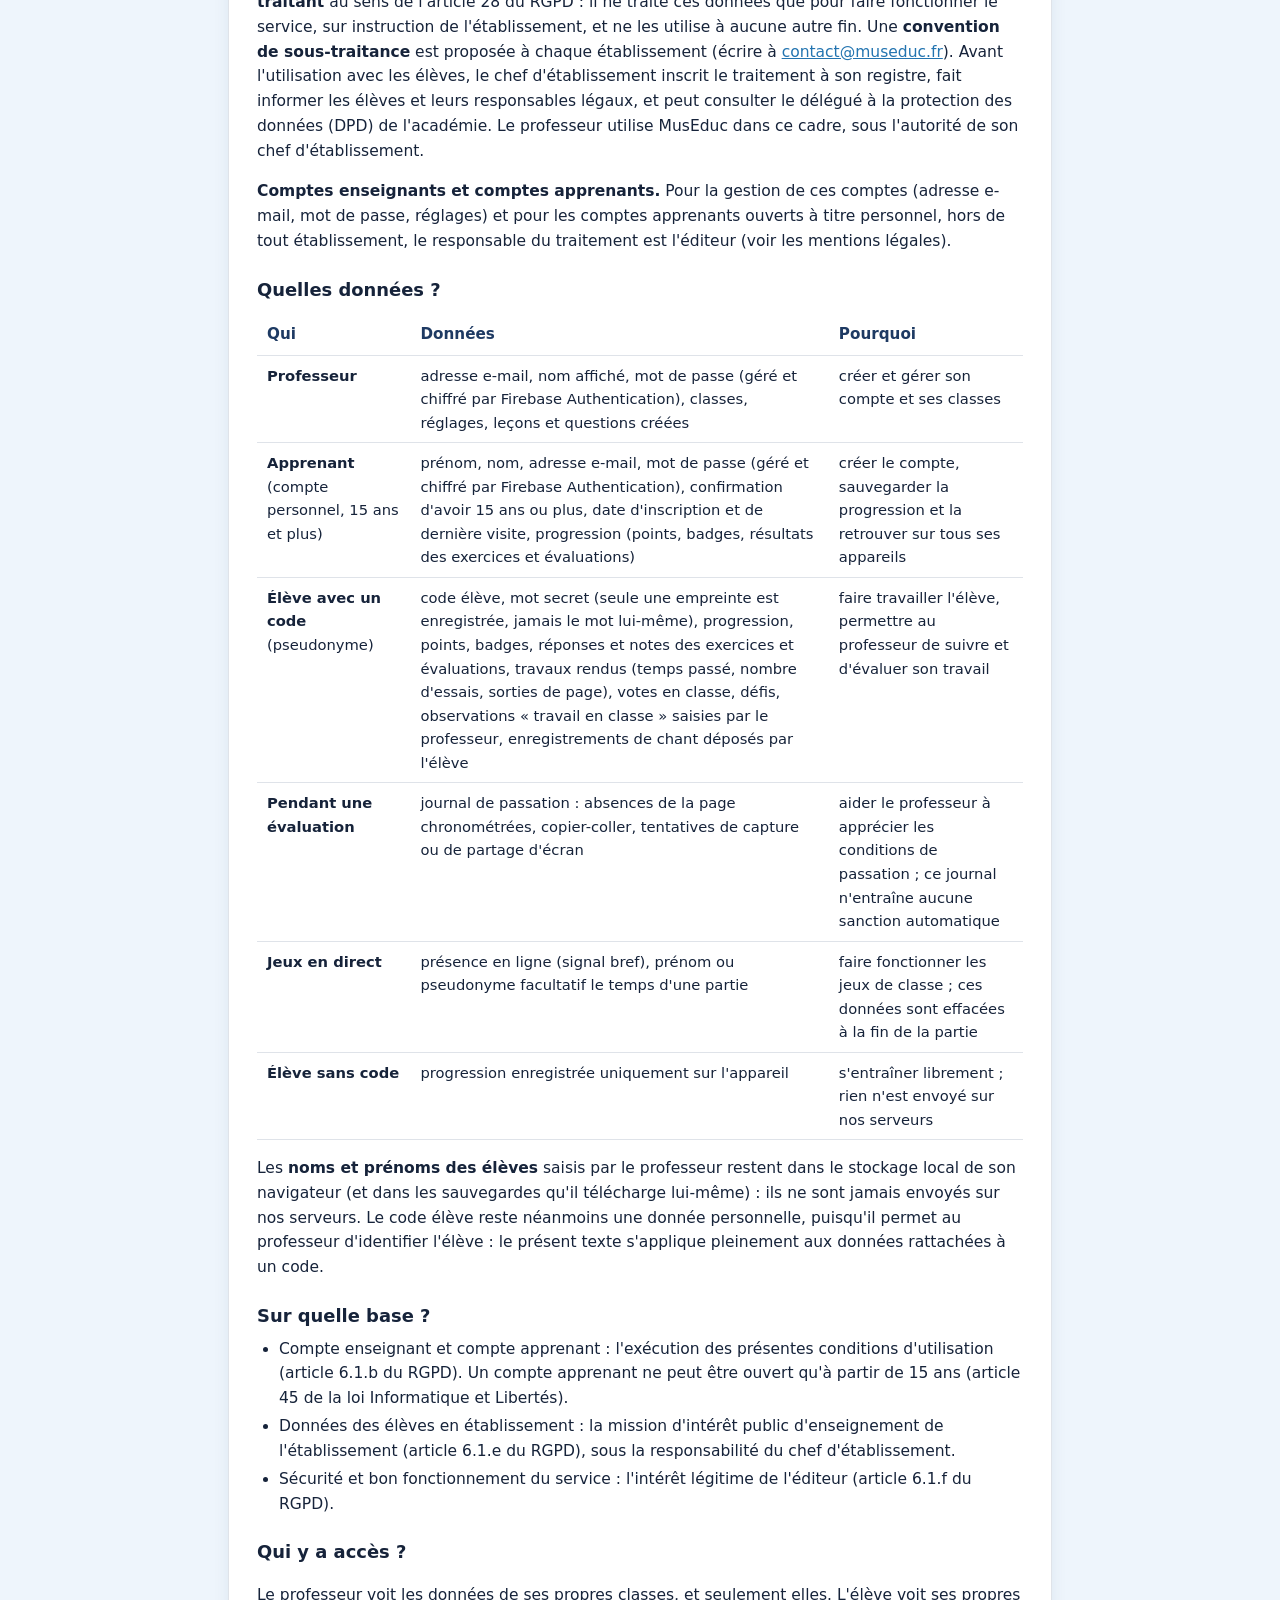
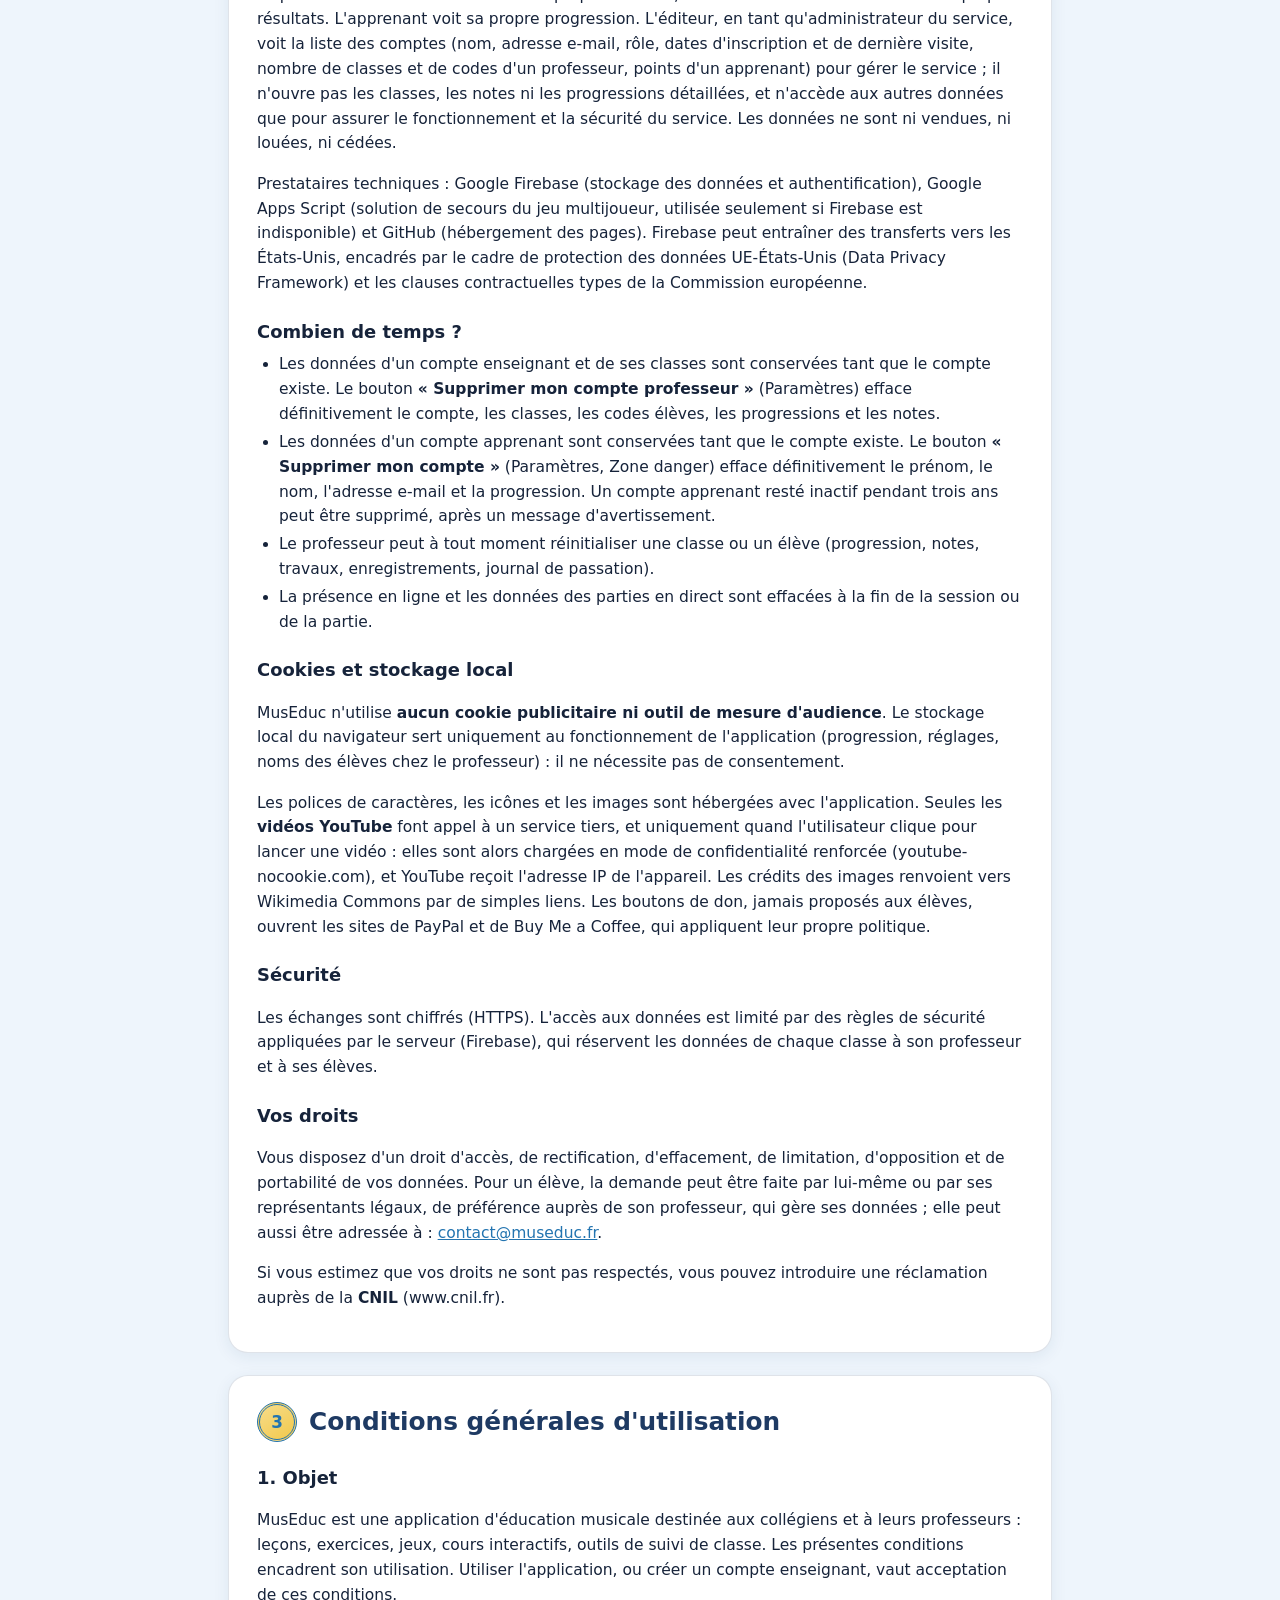
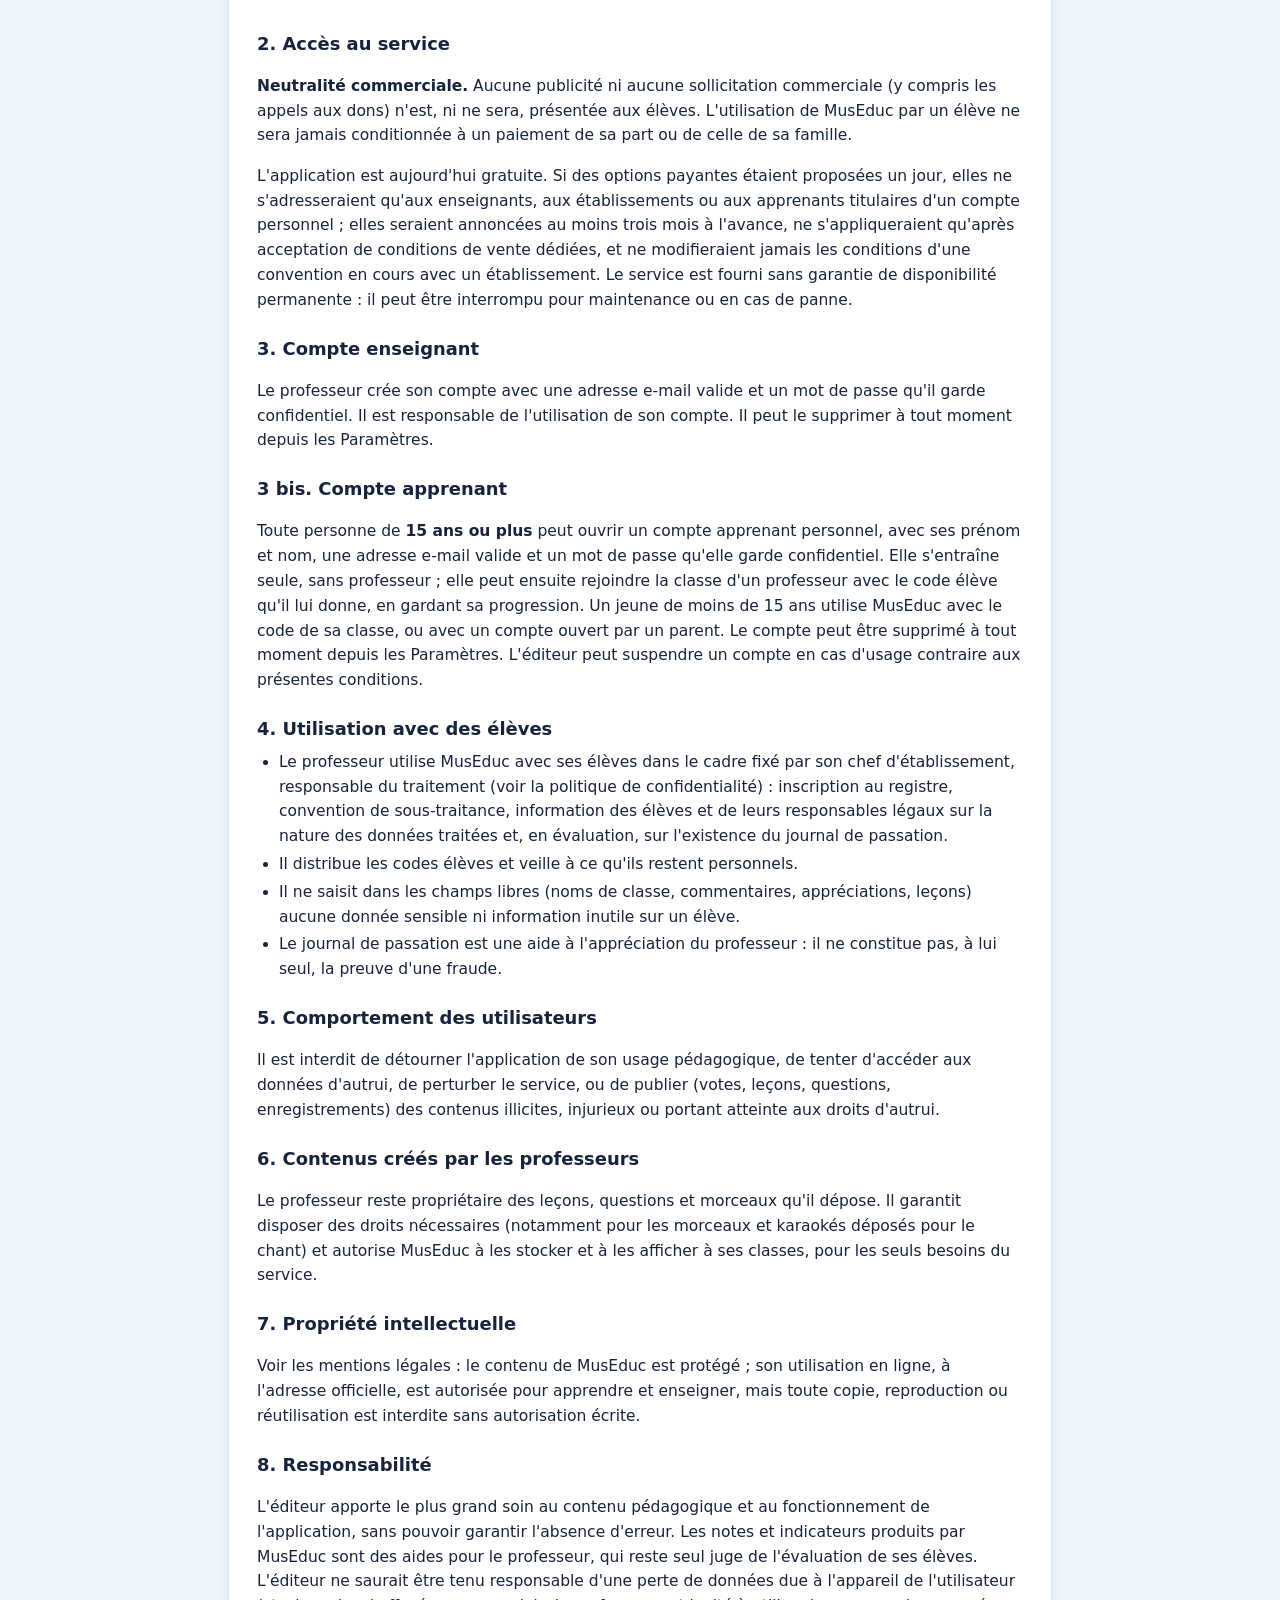
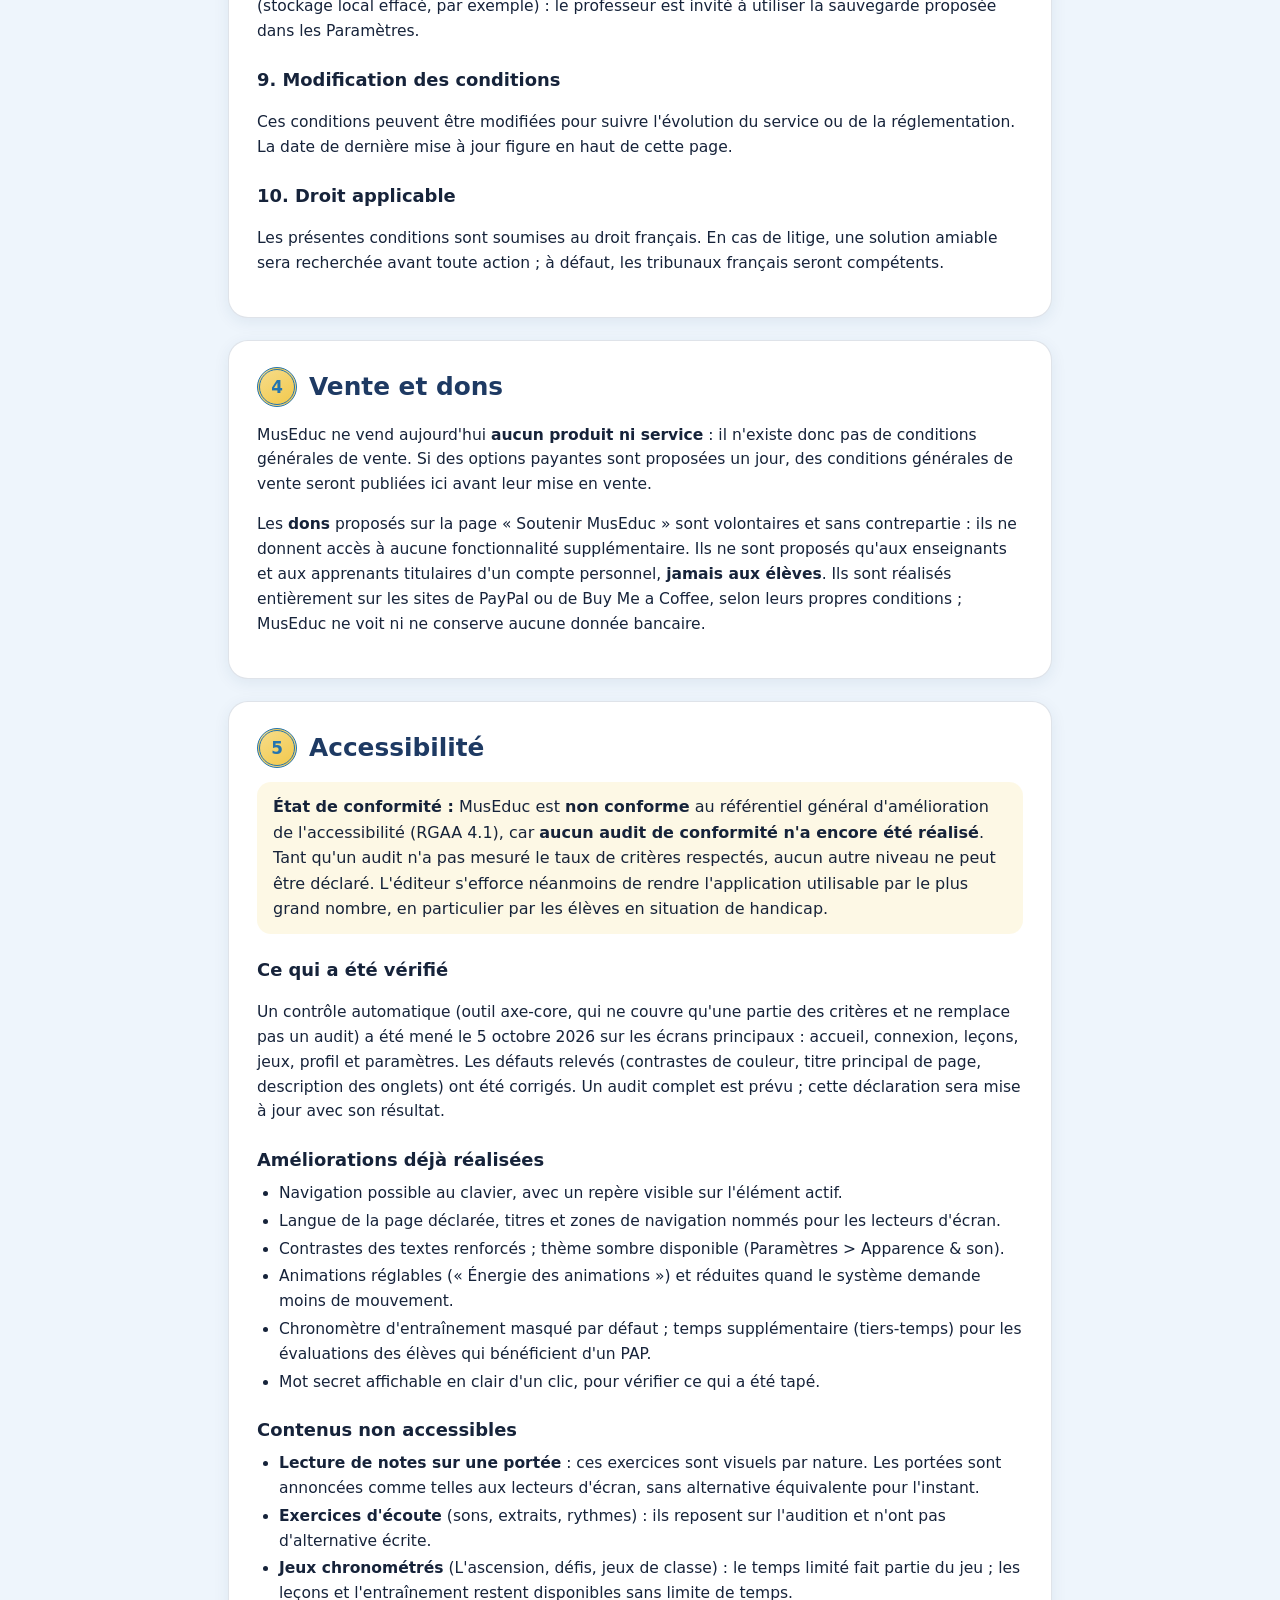
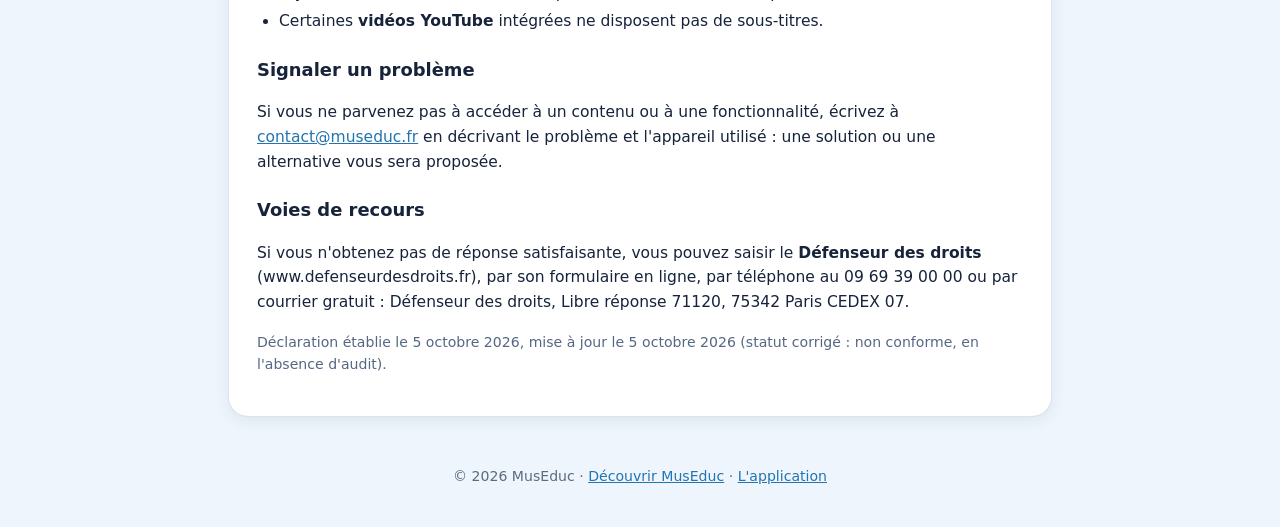
==== commit b962f3c2: "sum" ====
--- a/legal.html
+++ b/legal.html
@@ -8,9 +8,7 @@
 <link rel="apple-touch-icon" href="icons/apple-touch-icon.png">
 <title>MusEduc : informations légales</title>
 <meta name="description" content="Mentions légales, politique de confidentialité et conditions d'utilisation de MusEduc.">
-<link rel="preconnect" href="https://fonts.googleapis.com">
-<link rel="preconnect" href="https://fonts.gstatic.com" crossorigin>
-<link rel="stylesheet" href="https://fonts.googleapis.com/css2?family=Baloo+2:wght@600;700;800&family=Inter:wght@400;500;600;700&display=swap">
+<link rel="stylesheet" href="polices/polices.css">
 <style>
   :root{
     --encre:#16233a; --doux:#5c6b80; --bandeau:#2374b0; --marine:#1e3a63;
@@ -72,7 +70,7 @@
 
 <main class="wrap">
   <div class="ruban"><h1>Informations légales</h1></div>
-  <p class="maj">Dernière mise à jour : 3 octobre 2026</p>
+  <p class="maj">Dernière mise à jour : 6 octobre 2026</p>
   <nav class="sommaire" aria-label="Sommaire">
     <a href="#mentions">Mentions légales</a>
     <a href="#confidentialite">Confidentialité</a>
@@ -91,8 +89,7 @@
     <h3>Hébergement du site</h3>
     <p><b>GitHub, Inc.</b> (GitHub Pages), 88 Colin P. Kelly Jr. Street, San Francisco, CA 94107, États-Unis.</p>
     <h3>Hébergement des données</h3>
-    <p><b>Google Firebase</b> (Google Ireland Limited, Gordon House, Barrow Street, Dublin 4, Irlande, et Google LLC, États-Unis). La base de données en temps réel est située en Europe (Belgique).</p>
-    <h3>Propriété intellectuelle</h3>
+    <p><b>Google Firebase</b> (Google Ireland Limited, Gordon House, Barrow Street, Dublin 4, Irlande, et Google LLC, États-Unis). La base de données en temps réel est située en Europe (Belgique).</p>    <h3>Propriété intellectuelle</h3>
     <p>Le code, les textes, les exercices, les leçons, les illustrations originales, les sons et le graphisme de MusEduc sont la propriété de Philippe Boussetta. Toute reproduction ou réutilisation, totale ou partielle, sans autorisation écrite préalable est interdite (Code de la propriété intellectuelle, articles L111-1 et L122-4).</p>
     <p>Les images issues de Wikimedia Commons restent la propriété de leurs auteurs et sont utilisées selon leur licence (domaine public ou licence libre), indiquée sous chaque image. Les vidéos proposées à l'écoute sont hébergées par YouTube et appartiennent à leurs ayants droit.</p>
   </section>
@@ -100,35 +97,34 @@
   <!-- ===================== CONFIDENTIALITÉ ===================== -->
   <section id="confidentialite">
     <h2><span class="med">2</span> Politique de confidentialité</h2>
-    <div class="encadre"><b>En bref :</b> les élèves inscrits par leur professeur n'ont pas de compte nominatif. Ils sont reconnus par un <b>code</b> fourni par leur professeur ; leurs noms ne sont <b>jamais</b> envoyés sur nos serveurs et restent dans le navigateur du professeur. Seuls les <b>apprenants</b> (personnes de 15 ans et plus qui ouvrent elles-mêmes un compte personnel, sans professeur) indiquent leurs prénom et nom. Aucune publicité, aucun traceur publicitaire, aucune revente de données.</div>
+    <div class="encadre"><b>En bref :</b> les élèves inscrits par leur professeur n'ont pas de compte nominatif. Ils sont reconnus par un <b>code</b> fourni par leur professeur : c'est un <b>pseudonyme</b>, et non un anonymat, car le professeur sait à quel élève il correspond. Le code et tout ce qui s'y rattache sont donc des <b>données personnelles</b>, protégées comme telles. Les noms des élèves ne sont <b>jamais</b> envoyés sur nos serveurs et restent dans le navigateur du professeur. Seuls les <b>apprenants</b> (personnes de 15 ans et plus qui ouvrent elles-mêmes un compte personnel, en dehors de tout établissement) indiquent leurs prénom et nom. Aucune publicité, aucun traceur publicitaire, aucune revente de données.</div>
 
     <h3>Qui est responsable ?</h3>
-    <p>Pour les comptes enseignants, les comptes apprenants et le fonctionnement général du service, le responsable du traitement est l'éditeur (voir les mentions légales).</p>
-    <p>Pour les données des élèves, c'est le professeur, dans le cadre de son enseignement, qui décide d'utiliser MusEduc avec sa classe : il agit (avec son établissement) comme responsable de ce traitement, et MusEduc comme <b>sous-traitant</b> au sens de l'article 28 du RGPD. Il lui revient d'informer les élèves et leurs familles et, si son établissement le demande, de signaler l'outil au délégué à la protection des données (DPO) de l'académie.</p>
+    <p><b>Utilisation dans un établissement scolaire (EPLE).</b> Le responsable du traitement des données des élèves est le <b>chef d'établissement</b>, et lui seul. MusEduc agit comme <b>sous-traitant</b> au sens de l'article 28 du RGPD : il ne traite ces données que pour faire fonctionner le service, sur instruction de l'établissement, et ne les utilise à aucune autre fin. Une <b>convention de sous-traitance</b> est proposée à chaque établissement (écrire à <a href="mailto:contact@museduc.fr">contact@museduc.fr</a>). Avant l'utilisation avec les élèves, le chef d'établissement inscrit le traitement à son registre, fait informer les élèves et leurs responsables légaux, et peut consulter le délégué à la protection des données (DPD) de l'académie. Le professeur utilise MusEduc dans ce cadre, sous l'autorité de son chef d'établissement.</p>
+    <p><b>Comptes enseignants et comptes apprenants.</b> Pour la gestion de ces comptes (adresse e-mail, mot de passe, réglages) et pour les comptes apprenants ouverts à titre personnel, hors de tout établissement, le responsable du traitement est l'éditeur (voir les mentions légales).</p>
 
     <h3>Quelles données ?</h3>
     <table>
       <tr><th>Qui</th><th>Données</th><th>Pourquoi</th></tr>
       <tr><td><b>Professeur</b></td><td>adresse e-mail, nom affiché, mot de passe (géré et chiffré par Firebase Authentication), classes, réglages, leçons et questions créées</td><td>créer et gérer son compte et ses classes</td></tr>
       <tr><td><b>Apprenant</b> (compte personnel, 15 ans et plus)</td><td>prénom, nom, adresse e-mail, mot de passe (géré et chiffré par Firebase Authentication), confirmation d'avoir 15 ans ou plus, date d'inscription et de dernière visite, progression (points, badges, résultats des exercices et évaluations)</td><td>créer le compte, sauvegarder la progression et la retrouver sur tous ses appareils</td></tr>
-      <tr><td><b>Élève avec un code</b></td><td>code élève, mot secret (seule une empreinte est enregistrée, jamais le mot lui-même), progression, points, badges, réponses et notes des exercices et évaluations, travaux rendus (temps passé, nombre d'essais, sorties de page), votes en classe, défis, observations « travail en classe » saisies par le professeur, enregistrements de chant déposés par l'élève</td><td>faire travailler l'élève, permettre au professeur de suivre et d'évaluer son travail</td></tr>
+      <tr><td><b>Élève avec un code</b> (pseudonyme)</td><td>code élève, mot secret (seule une empreinte est enregistrée, jamais le mot lui-même), progression, points, badges, réponses et notes des exercices et évaluations, travaux rendus (temps passé, nombre d'essais, sorties de page), votes en classe, défis, observations « travail en classe » saisies par le professeur, enregistrements de chant déposés par l'élève</td><td>faire travailler l'élève, permettre au professeur de suivre et d'évaluer son travail</td></tr>
       <tr><td><b>Pendant une évaluation</b></td><td>journal de passation : absences de la page chronométrées, copier-coller, tentatives de capture ou de partage d'écran</td><td>aider le professeur à apprécier les conditions de passation ; ce journal n'entraîne aucune sanction automatique</td></tr>
       <tr><td><b>Jeux en direct</b></td><td>présence en ligne (signal bref), prénom ou pseudonyme facultatif le temps d'une partie</td><td>faire fonctionner les jeux de classe ; ces données sont effacées à la fin de la partie</td></tr>
       <tr><td><b>Élève sans code</b></td><td>progression enregistrée uniquement sur l'appareil</td><td>s'entraîner librement ; rien n'est envoyé sur nos serveurs</td></tr>
     </table>
-    <p>Les <b>noms et prénoms des élèves</b> saisis par le professeur restent dans le stockage local de son navigateur (et dans les sauvegardes qu'il télécharge lui-même) : ils ne sont jamais envoyés sur nos serveurs.</p>
+    <p>Les <b>noms et prénoms des élèves</b> saisis par le professeur restent dans le stockage local de son navigateur (et dans les sauvegardes qu'il télécharge lui-même) : ils ne sont jamais envoyés sur nos serveurs. Le code élève reste néanmoins une donnée personnelle, puisqu'il permet au professeur d'identifier l'élève : le présent texte s'applique pleinement aux données rattachées à un code.</p>
 
     <h3>Sur quelle base ?</h3>
     <ul>
-      <li>Compte enseignant et compte apprenant : l'exécution des présentes conditions d'utilisation (article 6.1.b du RGPD).</li>
-      <li>Données des élèves : la mission d'enseignement du professeur et de son établissement (article 6.1.e du RGPD).</li>
+      <li>Compte enseignant et compte apprenant : l'exécution des présentes conditions d'utilisation (article 6.1.b du RGPD). Un compte apprenant ne peut être ouvert qu'à partir de 15 ans (article 45 de la loi Informatique et Libertés).</li>
+      <li>Données des élèves en établissement : la mission d'intérêt public d'enseignement de l'établissement (article 6.1.e du RGPD), sous la responsabilité du chef d'établissement.</li>
       <li>Sécurité et bon fonctionnement du service : l'intérêt légitime de l'éditeur (article 6.1.f du RGPD).</li>
     </ul>
 
     <h3>Qui y a accès ?</h3>
     <p>Le professeur voit les données de ses propres classes, et seulement elles. L'élève voit ses propres résultats. L'apprenant voit sa propre progression. L'éditeur, en tant qu'administrateur du service, voit la liste des comptes (nom, adresse e-mail, rôle, dates d'inscription et de dernière visite, nombre de classes et de codes d'un professeur, points d'un apprenant) pour gérer le service ; il n'ouvre pas les classes, les notes ni les progressions détaillées, et n'accède aux autres données que pour assurer le fonctionnement et la sécurité du service. Les données ne sont ni vendues, ni louées, ni cédées.</p>
     <p>Prestataires techniques : Google Firebase (stockage des données et authentification), Google Apps Script (solution de secours du jeu multijoueur, utilisée seulement si Firebase est indisponible) et GitHub (hébergement des pages). Firebase peut entraîner des transferts vers les États-Unis, encadrés par le cadre de protection des données UE-États-Unis (Data Privacy Framework) et les clauses contractuelles types de la Commission européenne.</p>
-
     <h3>Combien de temps ?</h3>
     <ul>
       <li>Les données d'un compte enseignant et de ses classes sont conservées tant que le compte existe. Le bouton <b>« Supprimer mon compte professeur »</b> (Paramètres) efface définitivement le compte, les classes, les codes élèves, les progressions et les notes.</li>
@@ -136,14 +132,12 @@
       <li>Le professeur peut à tout moment réinitialiser une classe ou un élève (progression, notes, travaux, enregistrements, journal de passation).</li>
       <li>La présence en ligne et les données des parties en direct sont effacées à la fin de la session ou de la partie.</li>
     </ul>
-
     <h3>Cookies et stockage local</h3>
     <p>MusEduc n'utilise <b>aucun cookie publicitaire ni outil de mesure d'audience</b>. Le stockage local du navigateur sert uniquement au fonctionnement de l'application (progression, réglages, noms des élèves chez le professeur) : il ne nécessite pas de consentement.</p>
-    <p>Certaines ressources sont chargées depuis des services tiers, qui reçoivent alors l'adresse IP de l'appareil : polices Google Fonts, icônes (jsDelivr), vidéos YouTube en mode de confidentialité renforcée (youtube-nocookie.com), images de Wikimedia Commons. Les boutons de don ouvrent les sites de PayPal et Buy Me a Coffee, qui appliquent leur propre politique.</p>
+    <p>Les polices de caractères, les icônes et les images sont hébergées avec l'application. Seules les <b>vidéos YouTube</b> font appel à un service tiers, et uniquement quand l'utilisateur clique pour lancer une vidéo : elles sont alors chargées en mode de confidentialité renforcée (youtube-nocookie.com), et YouTube reçoit l'adresse IP de l'appareil. Les crédits des images renvoient vers Wikimedia Commons par de simples liens. Les boutons de don, jamais proposés aux élèves, ouvrent les sites de PayPal et de Buy Me a Coffee, qui appliquent leur propre politique.</p>
 
     <h3>Sécurité</h3>
     <p>Les échanges sont chiffrés (HTTPS). L'accès aux données est limité par des règles de sécurité appliquées par le serveur (Firebase), qui réservent les données de chaque classe à son professeur et à ses élèves.</p>
-
     <h3>Vos droits</h3>
     <p>Vous disposez d'un droit d'accès, de rectification, d'effacement, de limitation, d'opposition et de portabilité de vos données. Pour un élève, la demande peut être faite par lui-même ou par ses représentants légaux, de préférence auprès de son professeur, qui gère ses données ; elle peut aussi être adressée à : <a href="mailto:contact@museduc.fr">contact@museduc.fr</a>.</p>
     <p>Si vous estimez que vos droits ne sont pas respectés, vous pouvez introduire une réclamation auprès de la <b>CNIL</b> (www.cnil.fr).</p>
@@ -155,14 +149,15 @@
     <h3>1. Objet</h3>
     <p>MusEduc est une application d'éducation musicale destinée aux collégiens et à leurs professeurs : leçons, exercices, jeux, cours interactifs, outils de suivi de classe. Les présentes conditions encadrent son utilisation. Utiliser l'application, ou créer un compte enseignant, vaut acceptation de ces conditions.</p>
     <h3>2. Accès au service</h3>
-    <p>L'application est aujourd'hui gratuite et sans publicité. Ses fonctionnalités peuvent évoluer ; si des options payantes étaient proposées un jour, elles seraient clairement signalées et ne s'appliqueraient qu'après acceptation de conditions de vente dédiées. Le service est fourni sans garantie de disponibilité permanente : il peut être interrompu pour maintenance ou en cas de panne d'un prestataire.</p>
+    <p><b>Neutralité commerciale.</b> Aucune publicité ni aucune sollicitation commerciale (y compris les appels aux dons) n'est, ni ne sera, présentée aux élèves. L'utilisation de MusEduc par un élève ne sera jamais conditionnée à un paiement de sa part ou de celle de sa famille.</p>
+    <p>L'application est aujourd'hui gratuite. Si des options payantes étaient proposées un jour, elles ne s'adresseraient qu'aux enseignants, aux établissements ou aux apprenants titulaires d'un compte personnel ; elles seraient annoncées au moins trois mois à l'avance, ne s'appliqueraient qu'après acceptation de conditions de vente dédiées, et ne modifieraient jamais les conditions d'une convention en cours avec un établissement. Le service est fourni sans garantie de disponibilité permanente : il peut être interrompu pour maintenance ou en cas de panne.</p>
     <h3>3. Compte enseignant</h3>
     <p>Le professeur crée son compte avec une adresse e-mail valide et un mot de passe qu'il garde confidentiel. Il est responsable de l'utilisation de son compte. Il peut le supprimer à tout moment depuis les Paramètres.</p>
     <h3>3 bis. Compte apprenant</h3>
     <p>Toute personne de <b>15 ans ou plus</b> peut ouvrir un compte apprenant personnel, avec ses prénom et nom, une adresse e-mail valide et un mot de passe qu'elle garde confidentiel. Elle s'entraîne seule, sans professeur ; elle peut ensuite rejoindre la classe d'un professeur avec le code élève qu'il lui donne, en gardant sa progression. Un jeune de moins de 15 ans utilise MusEduc avec le code de sa classe, ou avec un compte ouvert par un parent. Le compte peut être supprimé à tout moment depuis les Paramètres. L'éditeur peut suspendre un compte en cas d'usage contraire aux présentes conditions.</p>
     <h3>4. Utilisation avec des élèves</h3>
     <ul>
-      <li>Le professeur informe ses élèves et leurs familles de l'usage de MusEduc, de la nature des données traitées (voir la politique de confidentialité) et, en évaluation, de l'existence du journal de passation.</li>
+      <li>Le professeur utilise MusEduc avec ses élèves dans le cadre fixé par son chef d'établissement, responsable du traitement (voir la politique de confidentialité) : inscription au registre, convention de sous-traitance, information des élèves et de leurs responsables légaux sur la nature des données traitées et, en évaluation, sur l'existence du journal de passation.</li>
       <li>Il distribue les codes élèves et veille à ce qu'ils restent personnels.</li>
       <li>Il ne saisit dans les champs libres (noms de classe, commentaires, appréciations, leçons) aucune donnée sensible ni information inutile sur un élève.</li>
       <li>Le journal de passation est une aide à l'appréciation du professeur : il ne constitue pas, à lui seul, la preuve d'une fraude.</li>
@@ -185,16 +180,16 @@
   <section id="cgv">
     <h2><span class="med">4</span> Vente et dons</h2>
     <p>MusEduc ne vend aujourd'hui <b>aucun produit ni service</b> : il n'existe donc pas de conditions générales de vente. Si des options payantes sont proposées un jour, des conditions générales de vente seront publiées ici avant leur mise en vente.</p>
-    <p>Les <b>dons</b> proposés sur la page « Soutenir MusEduc » sont volontaires et sans contrepartie : ils ne donnent accès à aucune fonctionnalité supplémentaire. Ils sont réalisés entièrement sur les sites de PayPal ou de Buy Me a Coffee, selon leurs propres conditions ; MusEduc ne voit ni ne conserve aucune donnée bancaire.</p>
+    <p>Les <b>dons</b> proposés sur la page « Soutenir MusEduc » sont volontaires et sans contrepartie : ils ne donnent accès à aucune fonctionnalité supplémentaire. Ils ne sont proposés qu'aux enseignants et aux apprenants titulaires d'un compte personnel, <b>jamais aux élèves</b>. Ils sont réalisés entièrement sur les sites de PayPal ou de Buy Me a Coffee, selon leurs propres conditions ; MusEduc ne voit ni ne conserve aucune donnée bancaire.</p>
   </section>
 
   <!-- ===================== ACCESSIBILITÉ ===================== -->
   <section id="accessibilite">
     <h2><span class="med">5</span> Accessibilité</h2>
-    <div class="encadre"><b>État de conformité :</b> MusEduc est <b>partiellement conforme</b> au référentiel général d'amélioration de l'accessibilité (RGAA 4.1). L'éditeur, particulier, n'est pas soumis à l'obligation légale d'accessibilité (article 47 de la loi n° 2005-102 du 11 février 2005), mais s'efforce de rendre l'application utilisable par le plus grand nombre, en particulier par les élèves en situation de handicap.</div>
-    <h3>Comment l'accessibilité a été vérifiée</h3>
-    <p>Aucun audit complet n'a encore été réalisé. Un contrôle automatique (outil axe-core, qui couvre une partie des critères) a été mené le 5 octobre 2026 sur les écrans principaux : accueil, connexion, leçons, jeux, profil et paramètres. Les défauts relevés (contrastes de couleur, titre principal de page, description des onglets) ont été corrigés.</p>
-    <h3>Ce qui est fait</h3>
+    <div class="encadre"><b>État de conformité :</b> MusEduc est <b>non conforme</b> au référentiel général d'amélioration de l'accessibilité (RGAA 4.1), car <b>aucun audit de conformité n'a encore été réalisé</b>. Tant qu'un audit n'a pas mesuré le taux de critères respectés, aucun autre niveau ne peut être déclaré. L'éditeur s'efforce néanmoins de rendre l'application utilisable par le plus grand nombre, en particulier par les élèves en situation de handicap.</div>
+    <h3>Ce qui a été vérifié</h3>
+    <p>Un contrôle automatique (outil axe-core, qui ne couvre qu'une partie des critères et ne remplace pas un audit) a été mené le 5 octobre 2026 sur les écrans principaux : accueil, connexion, leçons, jeux, profil et paramètres. Les défauts relevés (contrastes de couleur, titre principal de page, description des onglets) ont été corrigés. Un audit complet est prévu ; cette déclaration sera mise à jour avec son résultat.</p>
+    <h3>Améliorations déjà réalisées</h3>
     <ul>
       <li>Navigation possible au clavier, avec un repère visible sur l'élément actif.</li>
       <li>Langue de la page déclarée, titres et zones de navigation nommés pour les lecteurs d'écran.</li>
@@ -214,7 +209,7 @@
     <p>Si vous ne parvenez pas à accéder à un contenu ou à une fonctionnalité, écrivez à <a href="mailto:contact@museduc.fr?subject=Accessibilit%C3%A9">contact@museduc.fr</a> en décrivant le problème et l'appareil utilisé : une solution ou une alternative vous sera proposée.</p>
     <h3>Voies de recours</h3>
     <p>Si vous n'obtenez pas de réponse satisfaisante, vous pouvez saisir le <b>Défenseur des droits</b> (www.defenseurdesdroits.fr), par son formulaire en ligne, par téléphone au 09 69 39 00 00 ou par courrier gratuit : Défenseur des droits, Libre réponse 71120, 75342 Paris CEDEX 07.</p>
-    <p style="color:var(--encre-doux,#566782);font-size:.88rem">Déclaration établie le 5 octobre 2026.</p>
+    <p style="color:var(--encre-doux,#566782);font-size:.88rem">Déclaration établie le 5 octobre 2026, mise à jour le 5 octobre 2026 (statut corrigé : non conforme, en l'absence d'audit).</p>
   </section>
 </main>
 
--- a/polices/polices.css
+++ b/polices/polices.css
@@ -0,0 +1,8 @@
+/* Polices hébergées avec MusEduc (plus aucun appel à Google Fonts).
+   Fichiers Fontsource, licence SIL Open Font License 1.1 : voir LICENCES-POLICES.txt */
+@font-face{font-family:'Inter';font-style:normal;font-display:swap;font-weight:100 900;src:url(inter-latin-ext-wght-normal.woff2) format('woff2');unicode-range:U+0100-02BA,U+02BD-02C5,U+02C7-02CC,U+02CE-02D7,U+02DD-02FF,U+0304,U+0308,U+0329,U+1D00-1DBF,U+1E00-1E9F,U+1EF2-1EFF,U+2020,U+20A0-20AB,U+20AD-20C0,U+2113,U+2C60-2C7F,U+A720-A7FF}
+@font-face{font-family:'Inter';font-style:normal;font-display:swap;font-weight:100 900;src:url(inter-latin-wght-normal.woff2) format('woff2');unicode-range:U+0000-00FF,U+0131,U+0152-0153,U+02BB-02BC,U+02C6,U+02DA,U+02DC,U+0304,U+0308,U+0329,U+2000-206F,U+20AC,U+2122,U+2191,U+2193,U+2212,U+2215,U+FEFF,U+FFFD}
+@font-face{font-family:'Inter';font-style:italic;font-display:swap;font-weight:100 900;src:url(inter-latin-wght-italic.woff2) format('woff2');unicode-range:U+0000-00FF,U+0131,U+0152-0153,U+02BB-02BC,U+02C6,U+02DA,U+02DC,U+0304,U+0308,U+0329,U+2000-206F,U+20AC,U+2122,U+2191,U+2193,U+2212,U+2215,U+FEFF,U+FFFD}
+@font-face{font-family:'Baloo 2';font-style:normal;font-display:swap;font-weight:400 800;src:url(baloo-2-latin-ext-wght-normal.woff2) format('woff2');unicode-range:U+0100-02BA,U+02BD-02C5,U+02C7-02CC,U+02CE-02D7,U+02DD-02FF,U+0304,U+0308,U+0329,U+1D00-1DBF,U+1E00-1E9F,U+1EF2-1EFF,U+2020,U+20A0-20AB,U+20AD-20C0,U+2113,U+2C60-2C7F,U+A720-A7FF}
+@font-face{font-family:'Baloo 2';font-style:normal;font-display:swap;font-weight:400 800;src:url(baloo-2-latin-wght-normal.woff2) format('woff2');unicode-range:U+0000-00FF,U+0131,U+0152-0153,U+02BB-02BC,U+02C6,U+02DA,U+02DC,U+0304,U+0308,U+0329,U+2000-206F,U+20AC,U+2122,U+2191,U+2193,U+2212,U+2215,U+FEFF,U+FFFD}
+@font-face{font-family:'Permanent Marker';font-style:normal;font-display:swap;font-weight:400;src:url(permanent-marker-latin-400-normal.woff2) format('woff2');unicode-range:U+0000-00FF,U+0131,U+0152-0153,U+02BB-02BC,U+02C6,U+02DA,U+02DC,U+0304,U+0308,U+0329,U+2000-206F,U+20AC,U+2122,U+2191,U+2193,U+2212,U+2215,U+FEFF,U+FFFD}
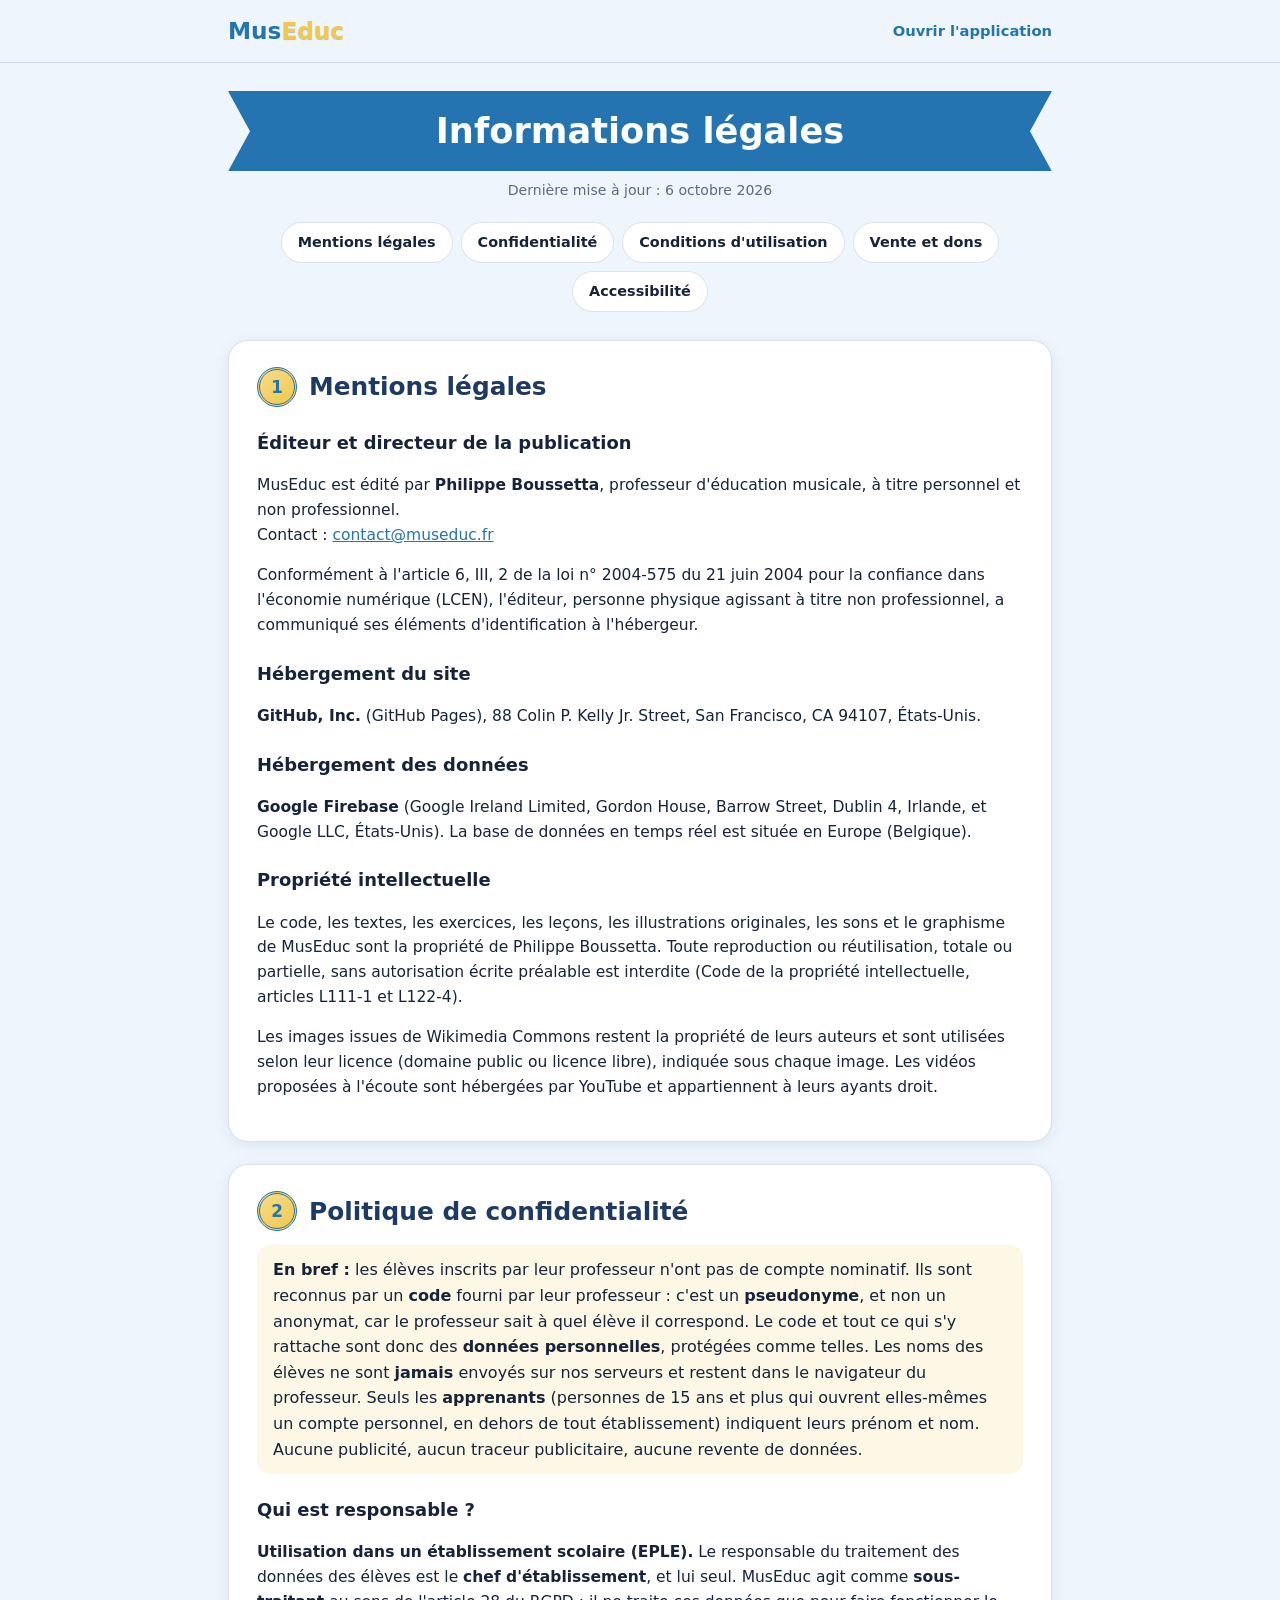
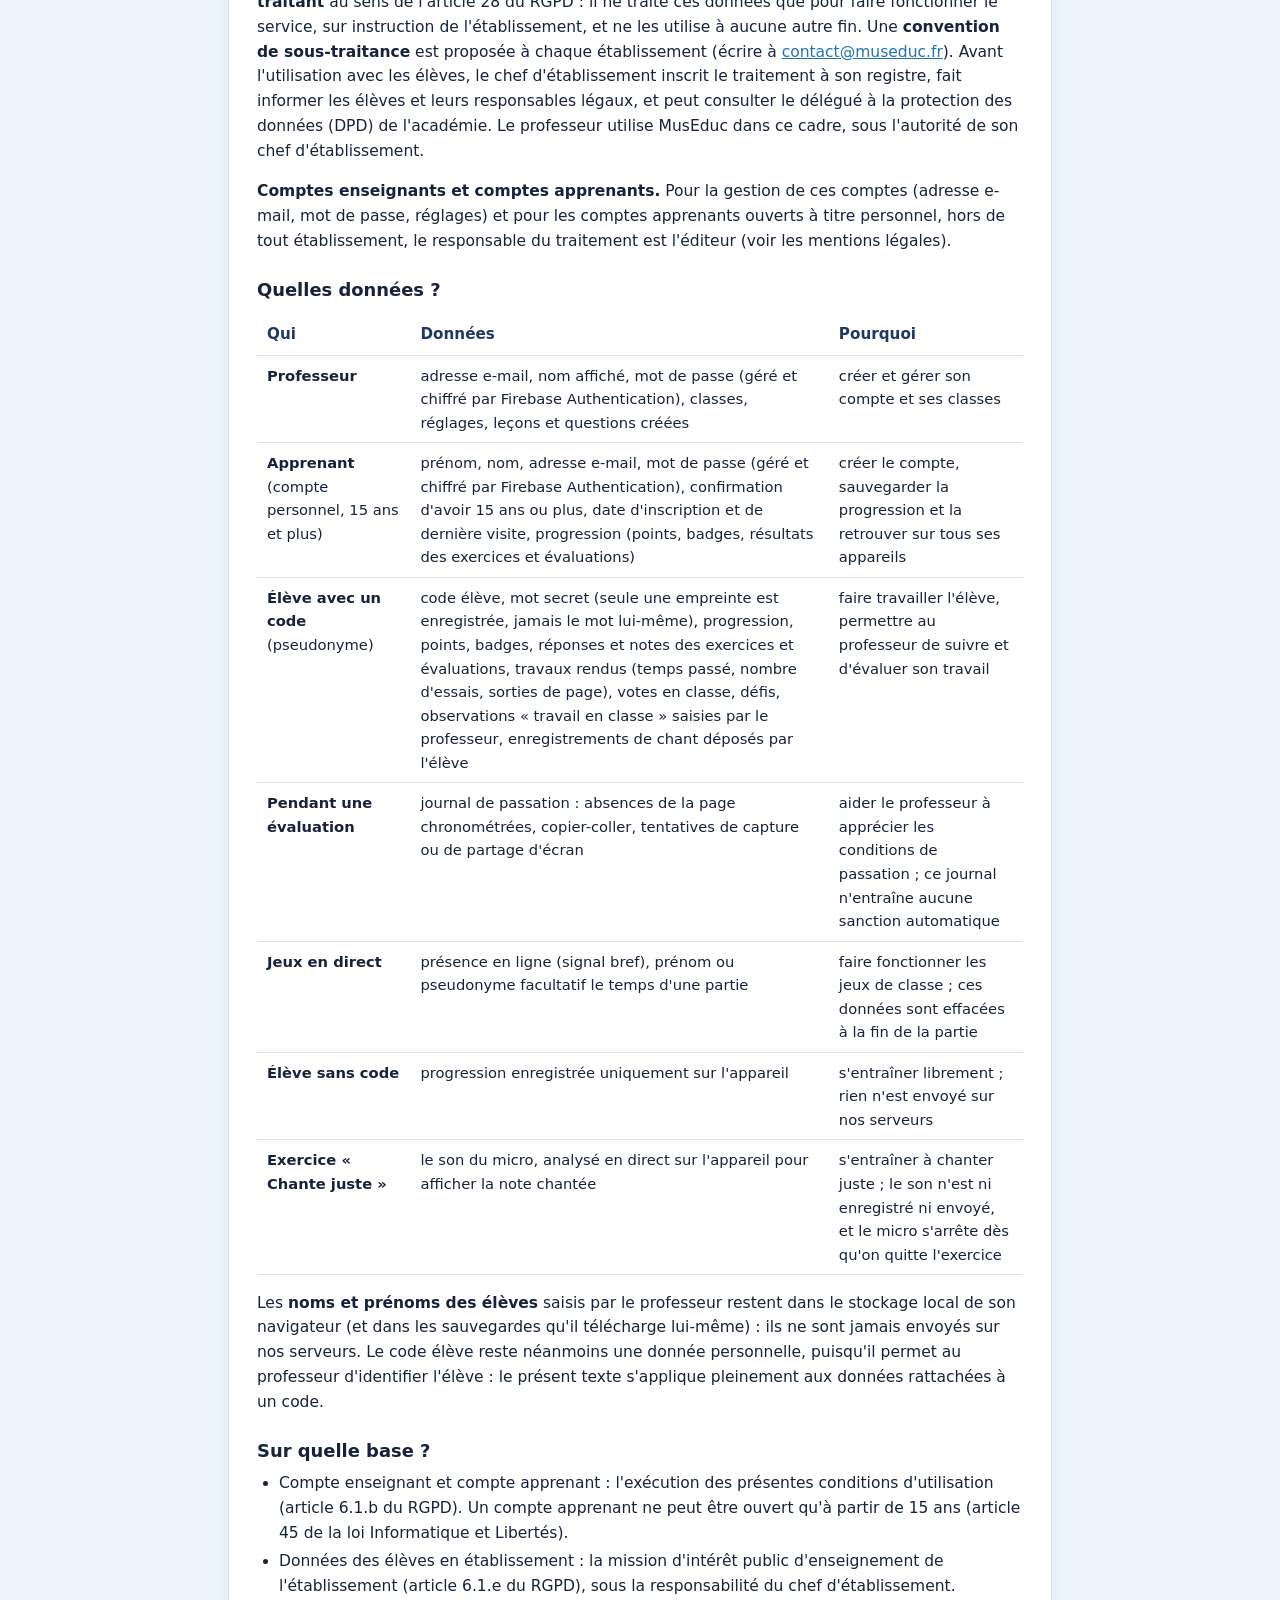
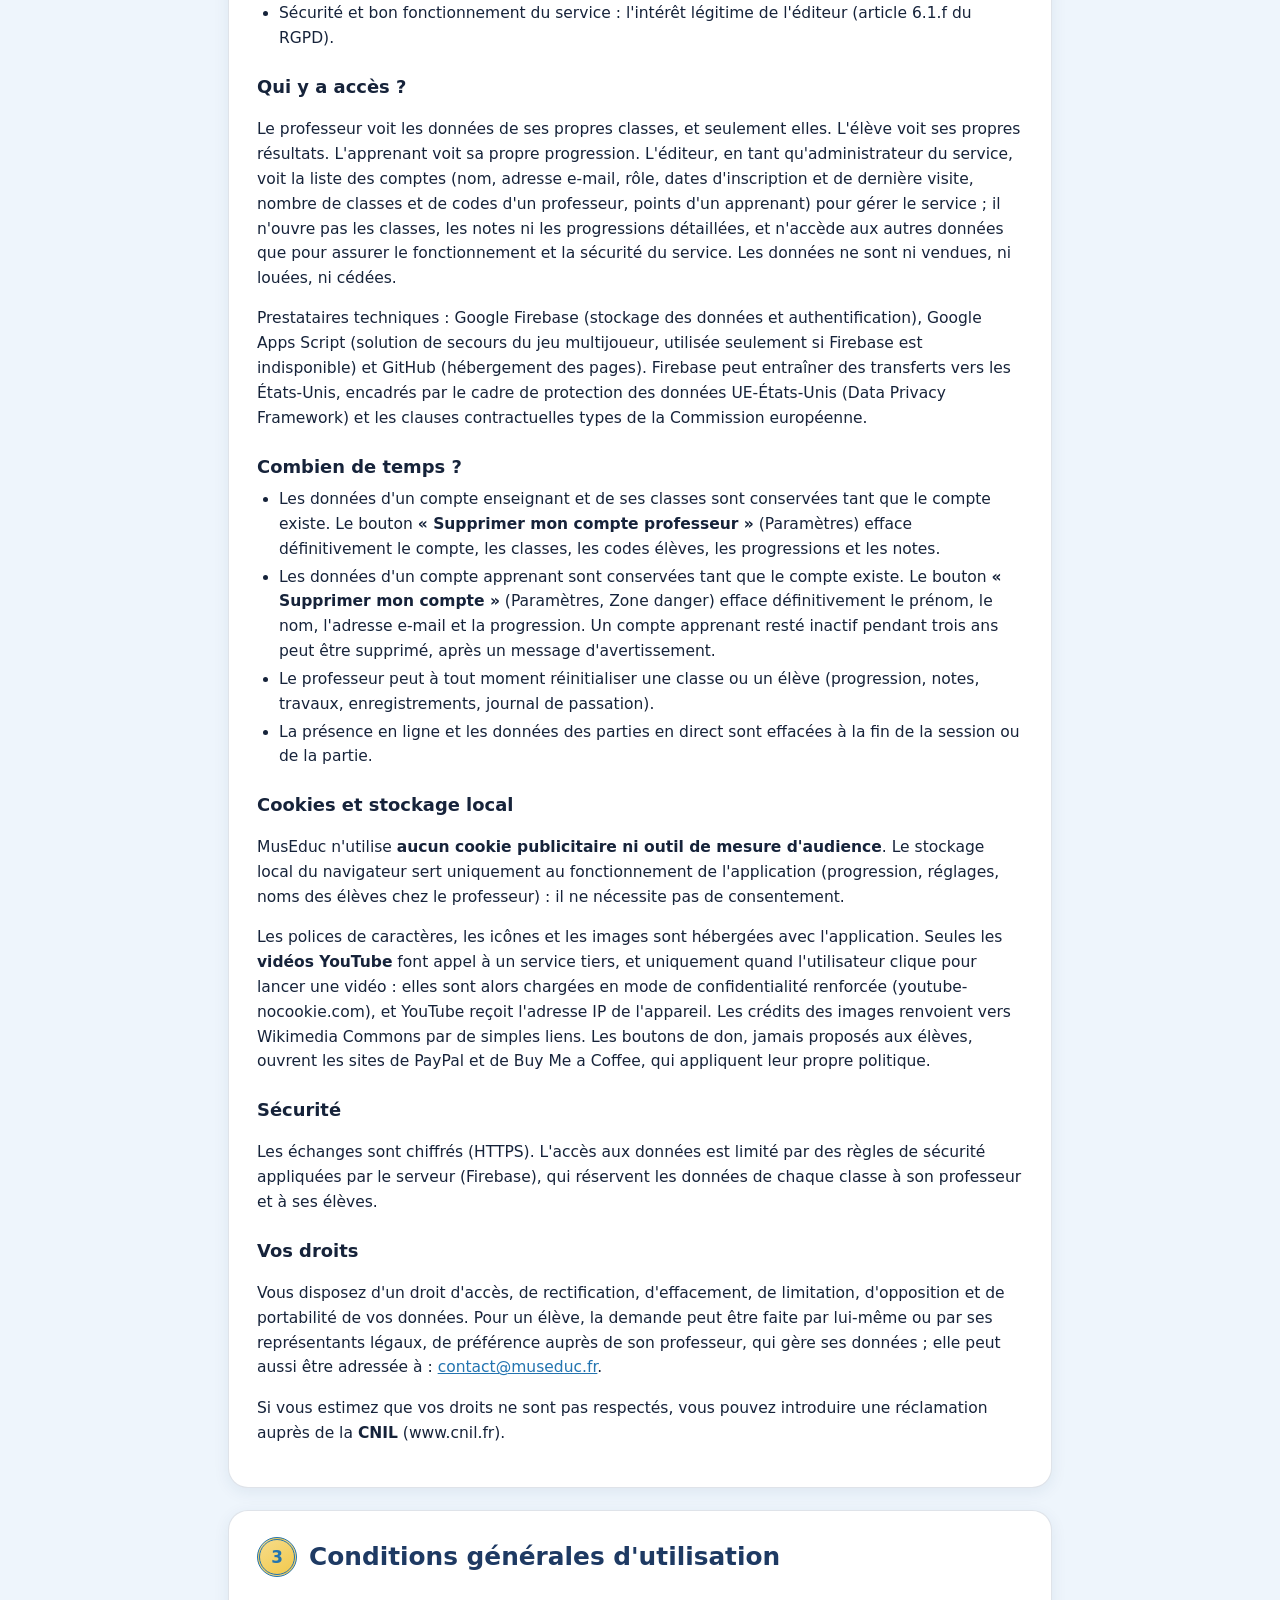
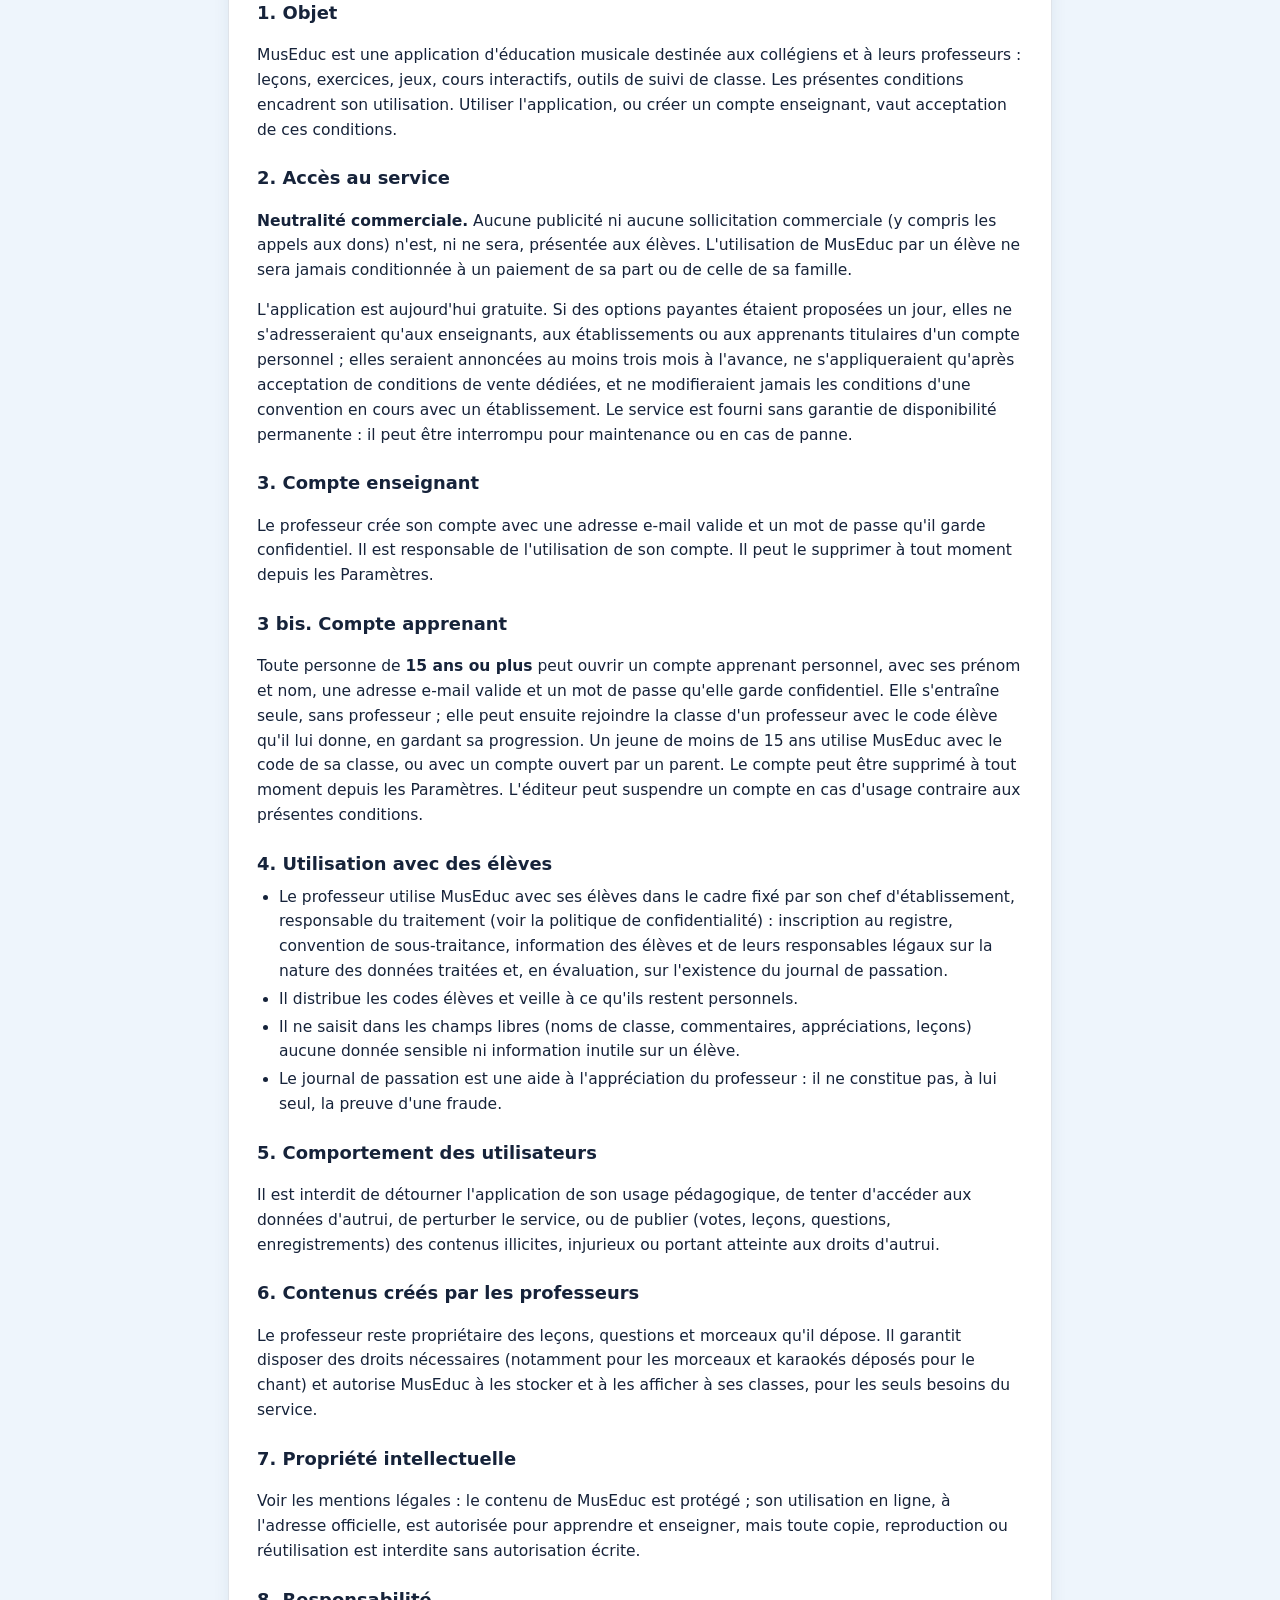
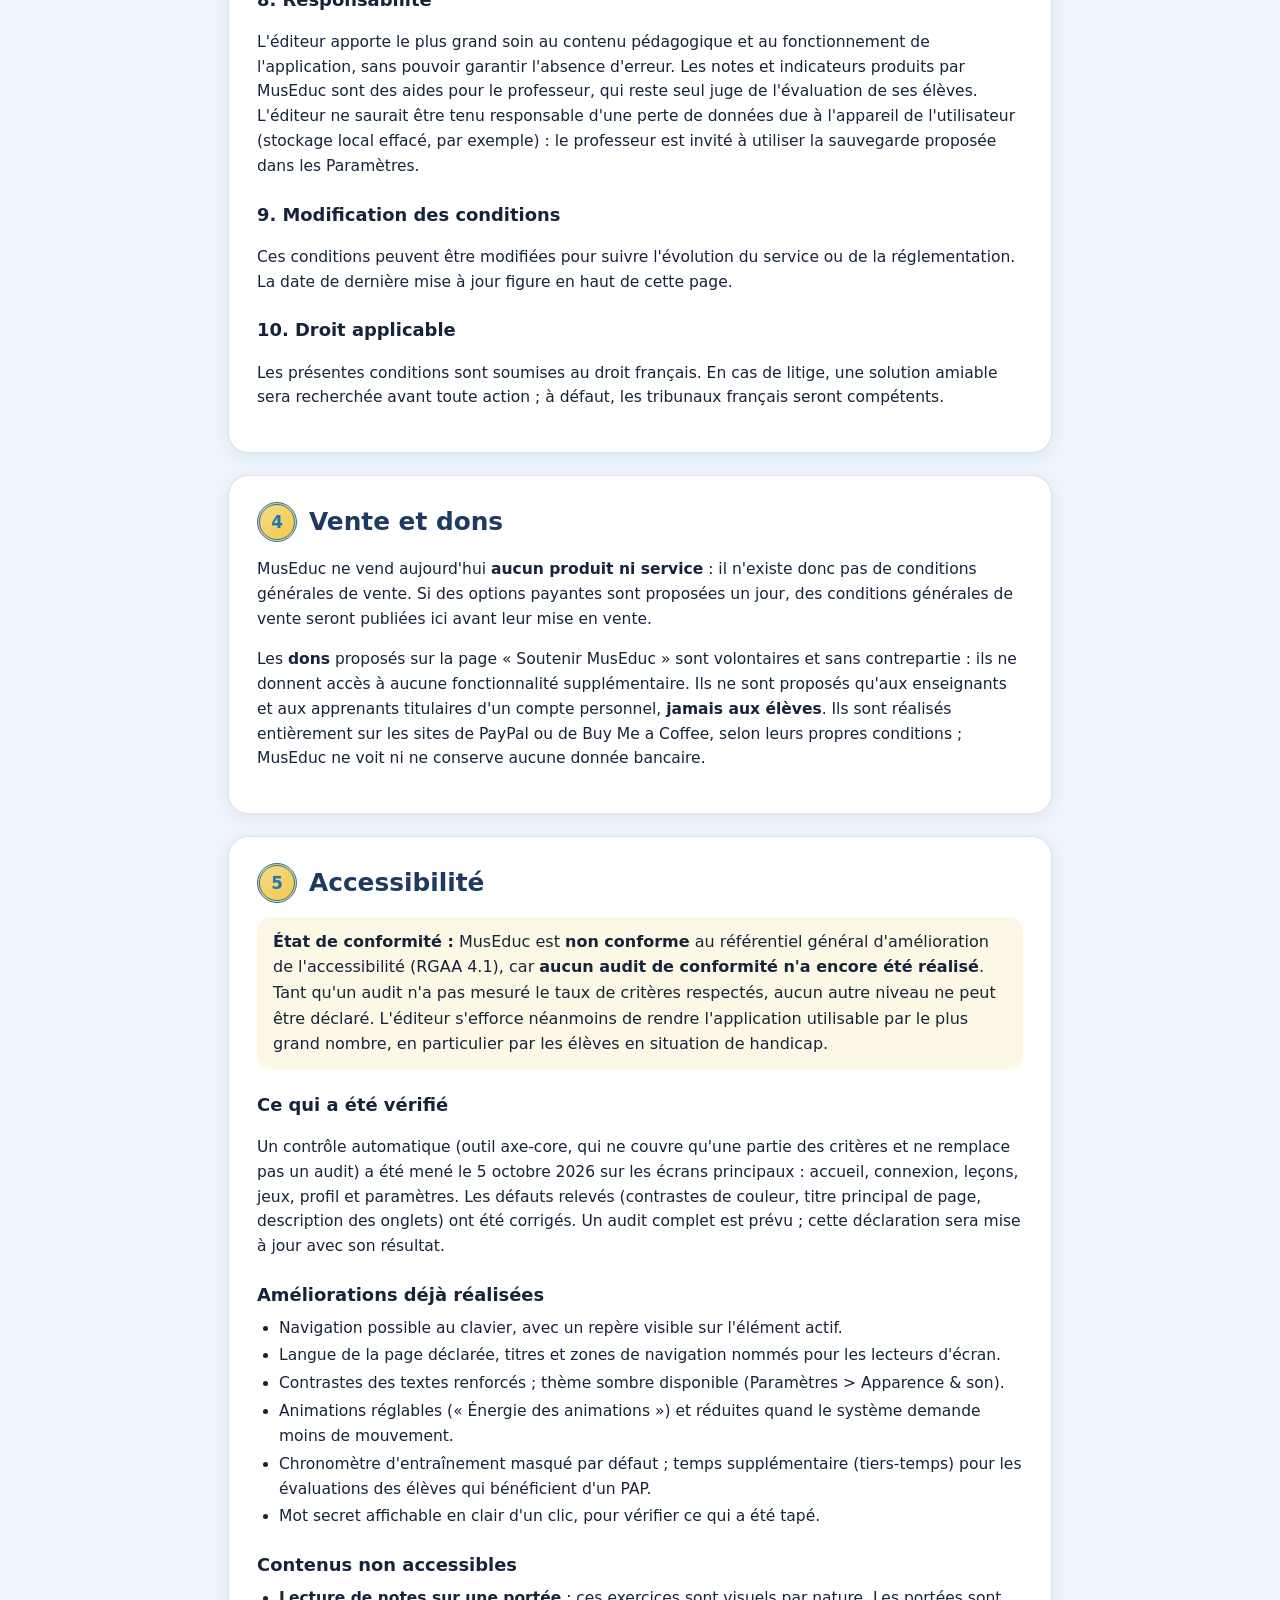
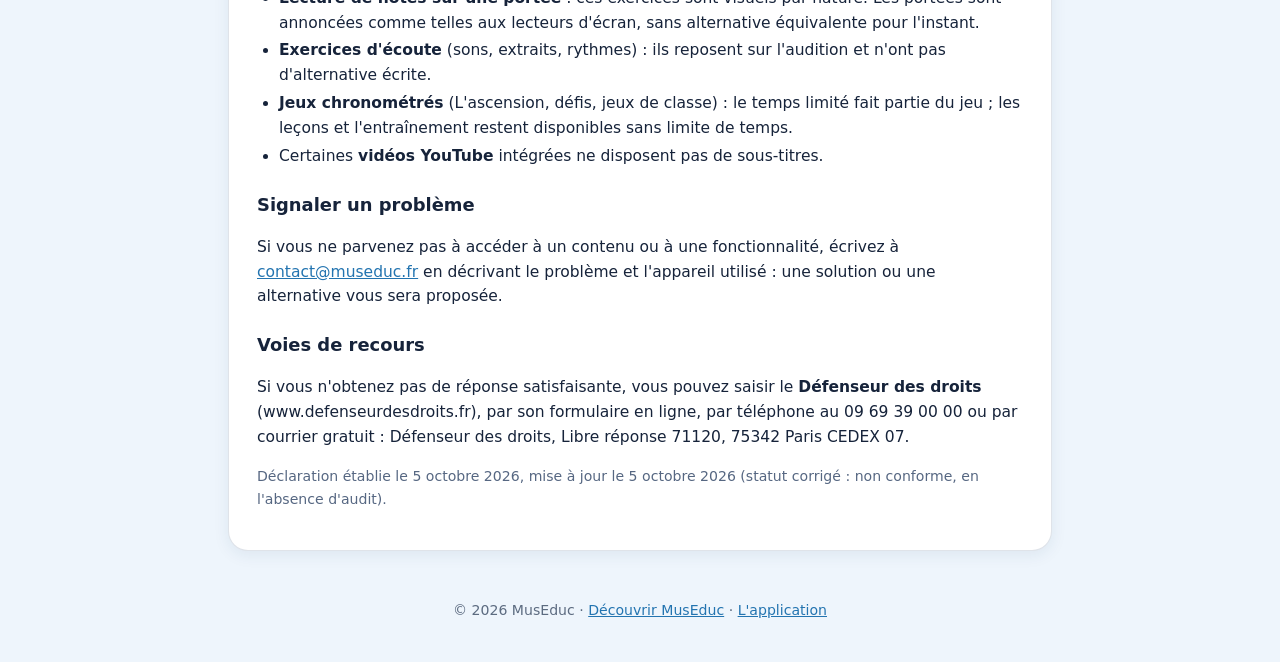
==== commit 8d66faab: "co" ====
--- a/legal.html
+++ b/legal.html
@@ -112,6 +112,7 @@
       <tr><td><b>Pendant une évaluation</b></td><td>journal de passation : absences de la page chronométrées, copier-coller, tentatives de capture ou de partage d'écran</td><td>aider le professeur à apprécier les conditions de passation ; ce journal n'entraîne aucune sanction automatique</td></tr>
       <tr><td><b>Jeux en direct</b></td><td>présence en ligne (signal bref), prénom ou pseudonyme facultatif le temps d'une partie</td><td>faire fonctionner les jeux de classe ; ces données sont effacées à la fin de la partie</td></tr>
       <tr><td><b>Élève sans code</b></td><td>progression enregistrée uniquement sur l'appareil</td><td>s'entraîner librement ; rien n'est envoyé sur nos serveurs</td></tr>
+      <tr><td><b>Exercice « Chante juste »</b></td><td>le son du micro, analysé en direct sur l'appareil pour afficher la note chantée</td><td>s'entraîner à chanter juste ; le son n'est ni enregistré ni envoyé, et le micro s'arrête dès qu'on quitte l'exercice</td></tr>
     </table>
     <p>Les <b>noms et prénoms des élèves</b> saisis par le professeur restent dans le stockage local de son navigateur (et dans les sauvegardes qu'il télécharge lui-même) : ils ne sont jamais envoyés sur nos serveurs. Le code élève reste néanmoins une donnée personnelle, puisqu'il permet au professeur d'identifier l'élève : le présent texte s'applique pleinement aux données rattachées à un code.</p>
 
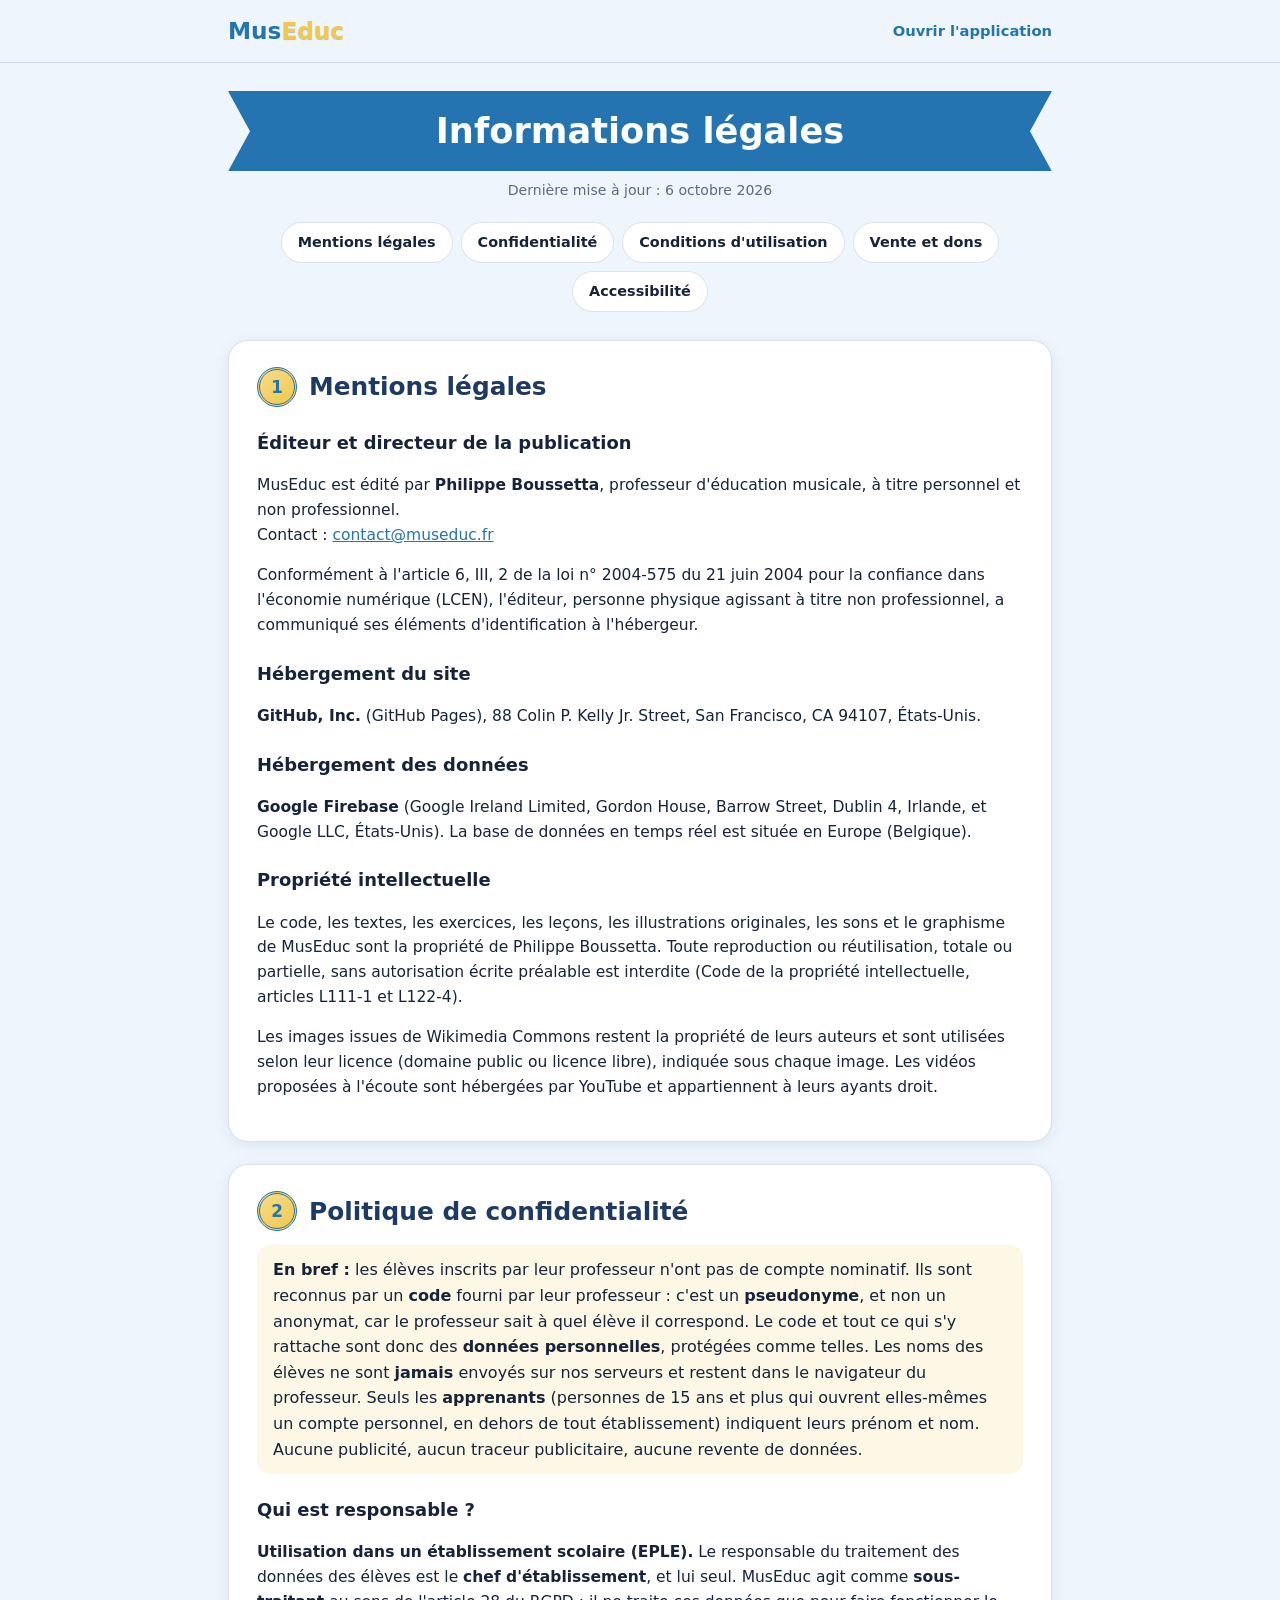
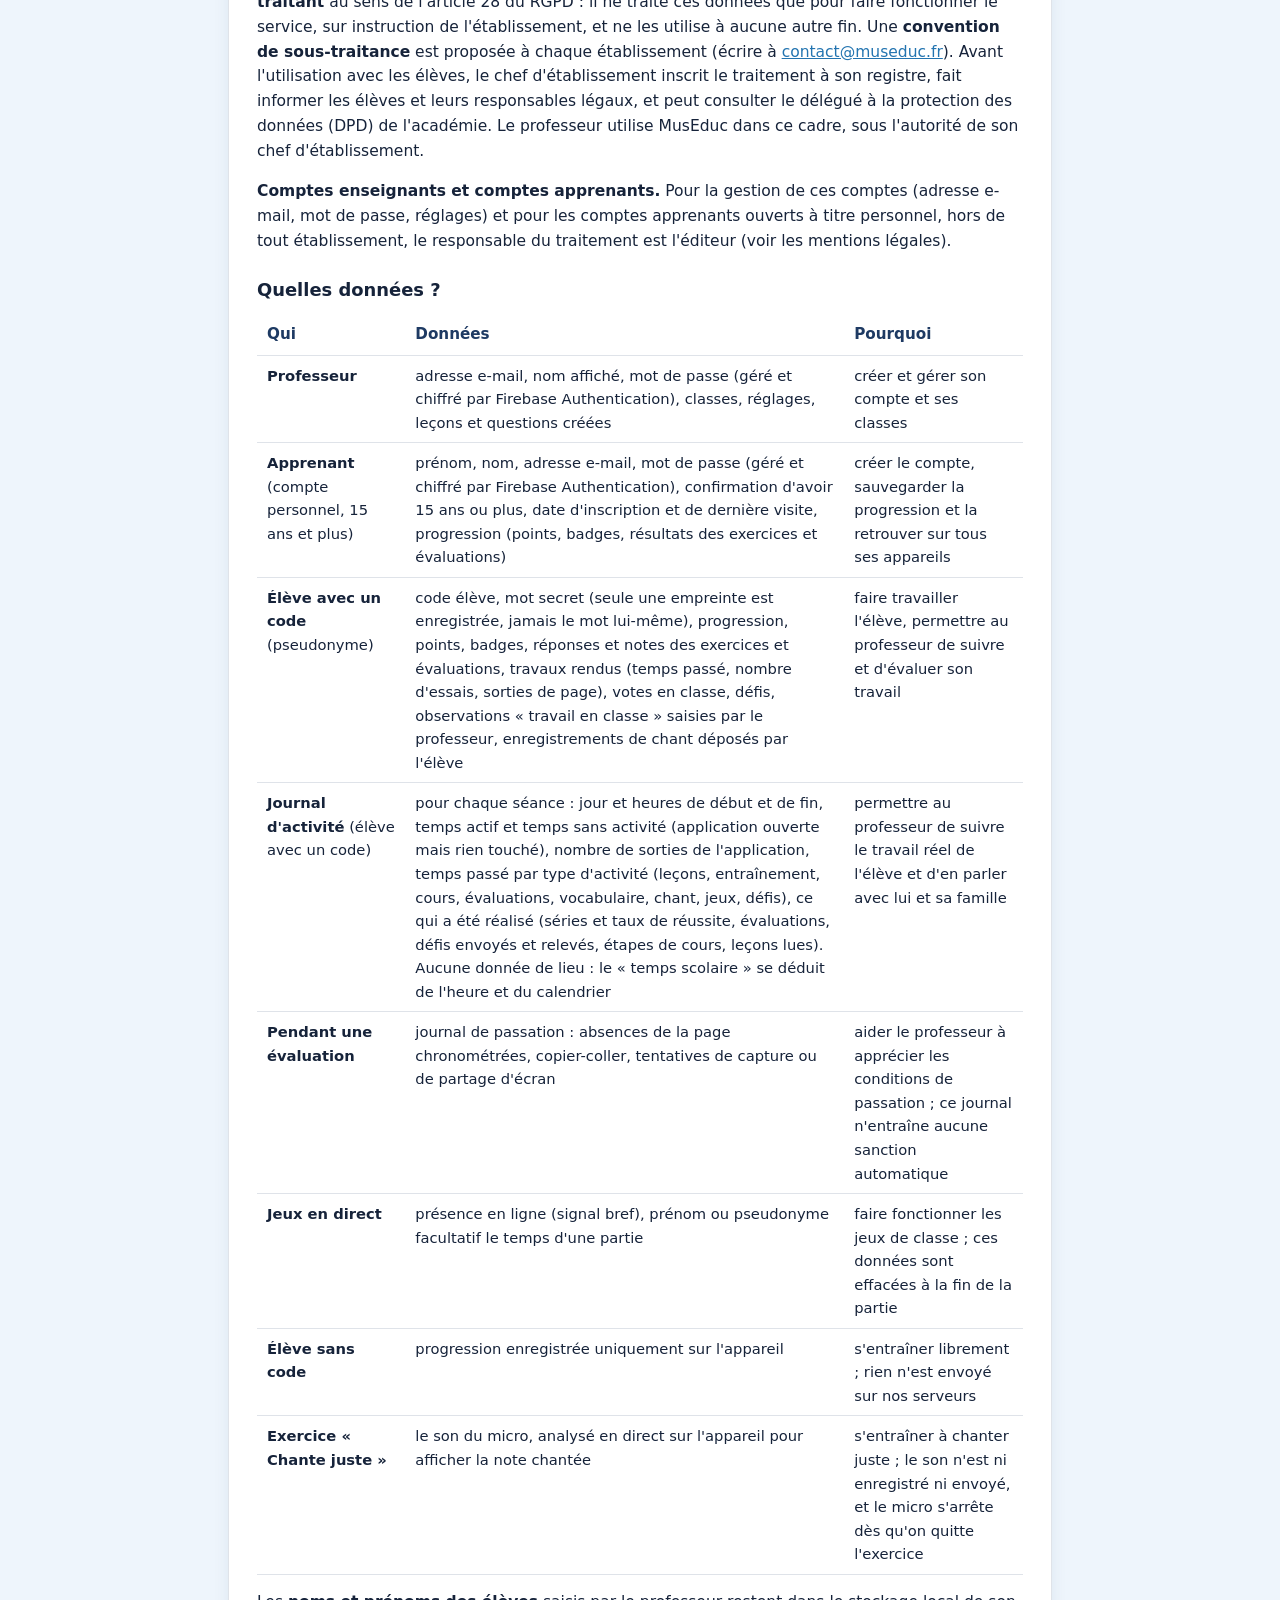
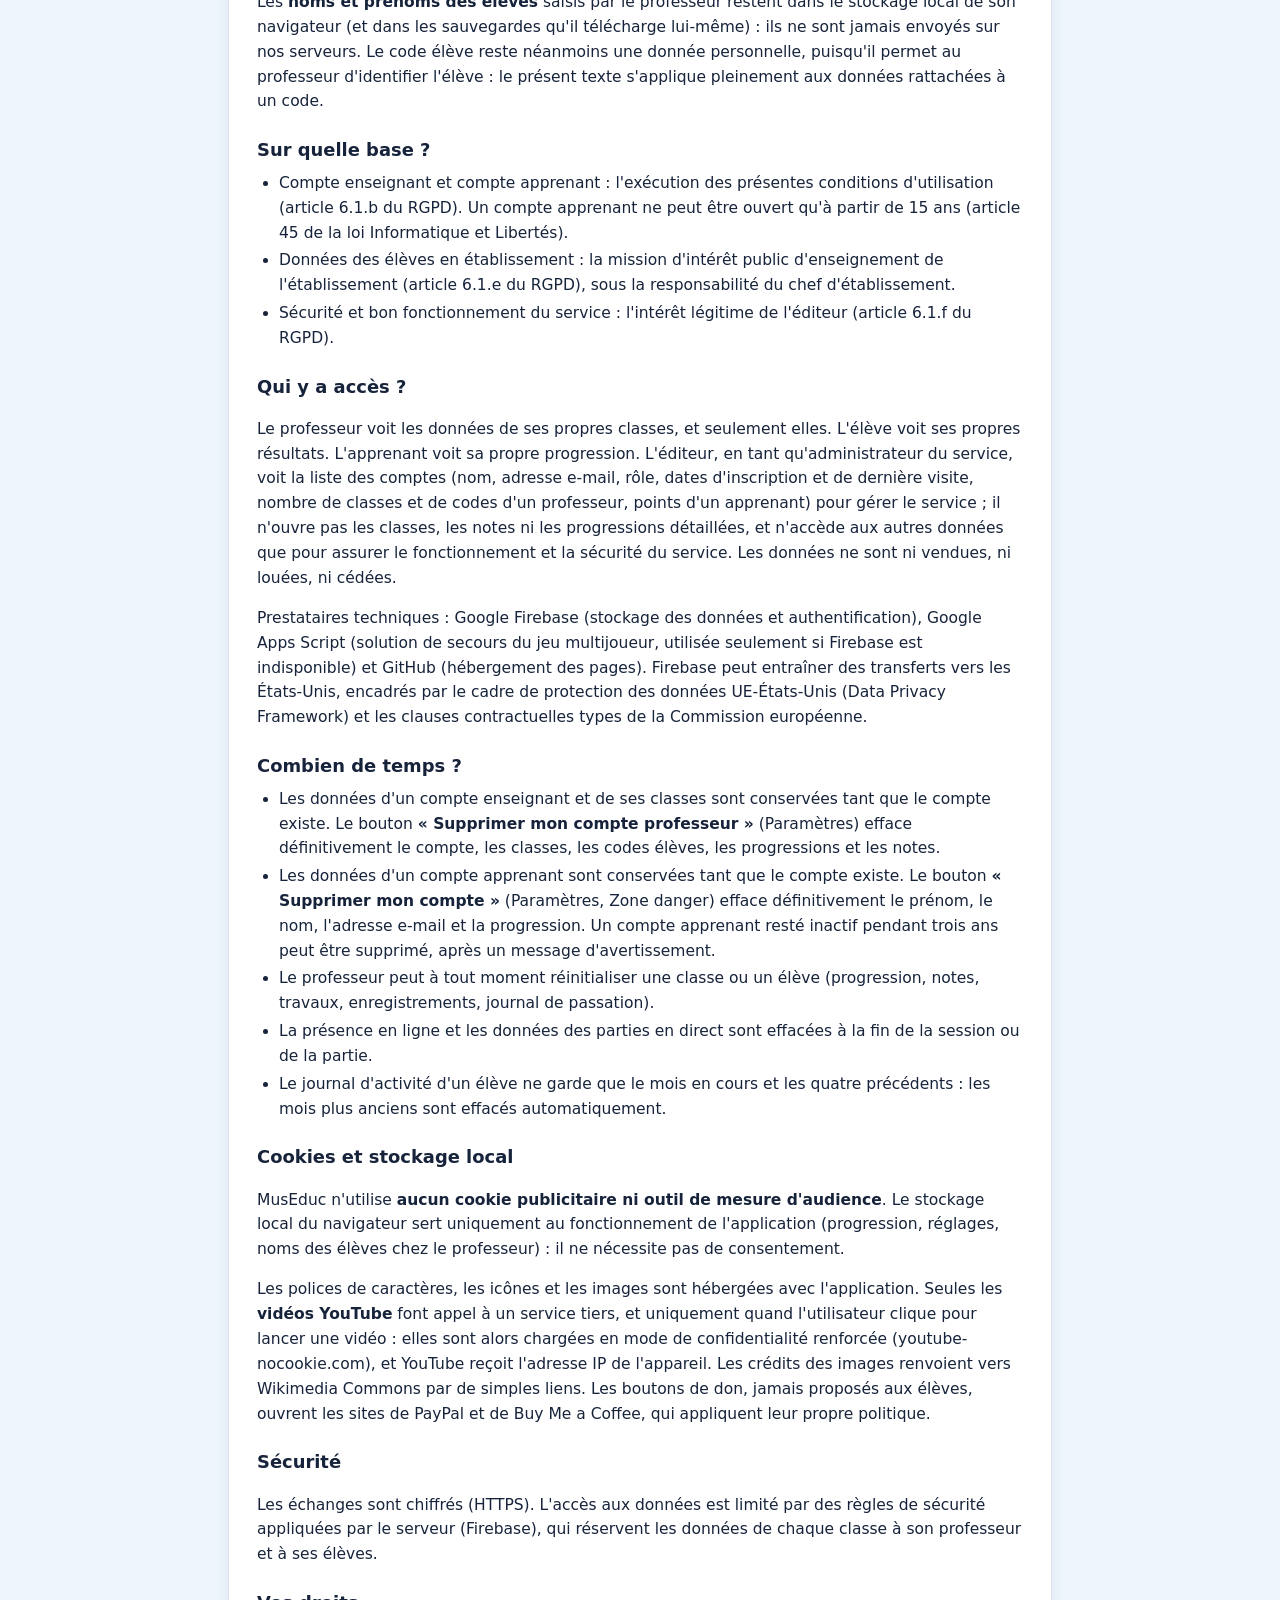
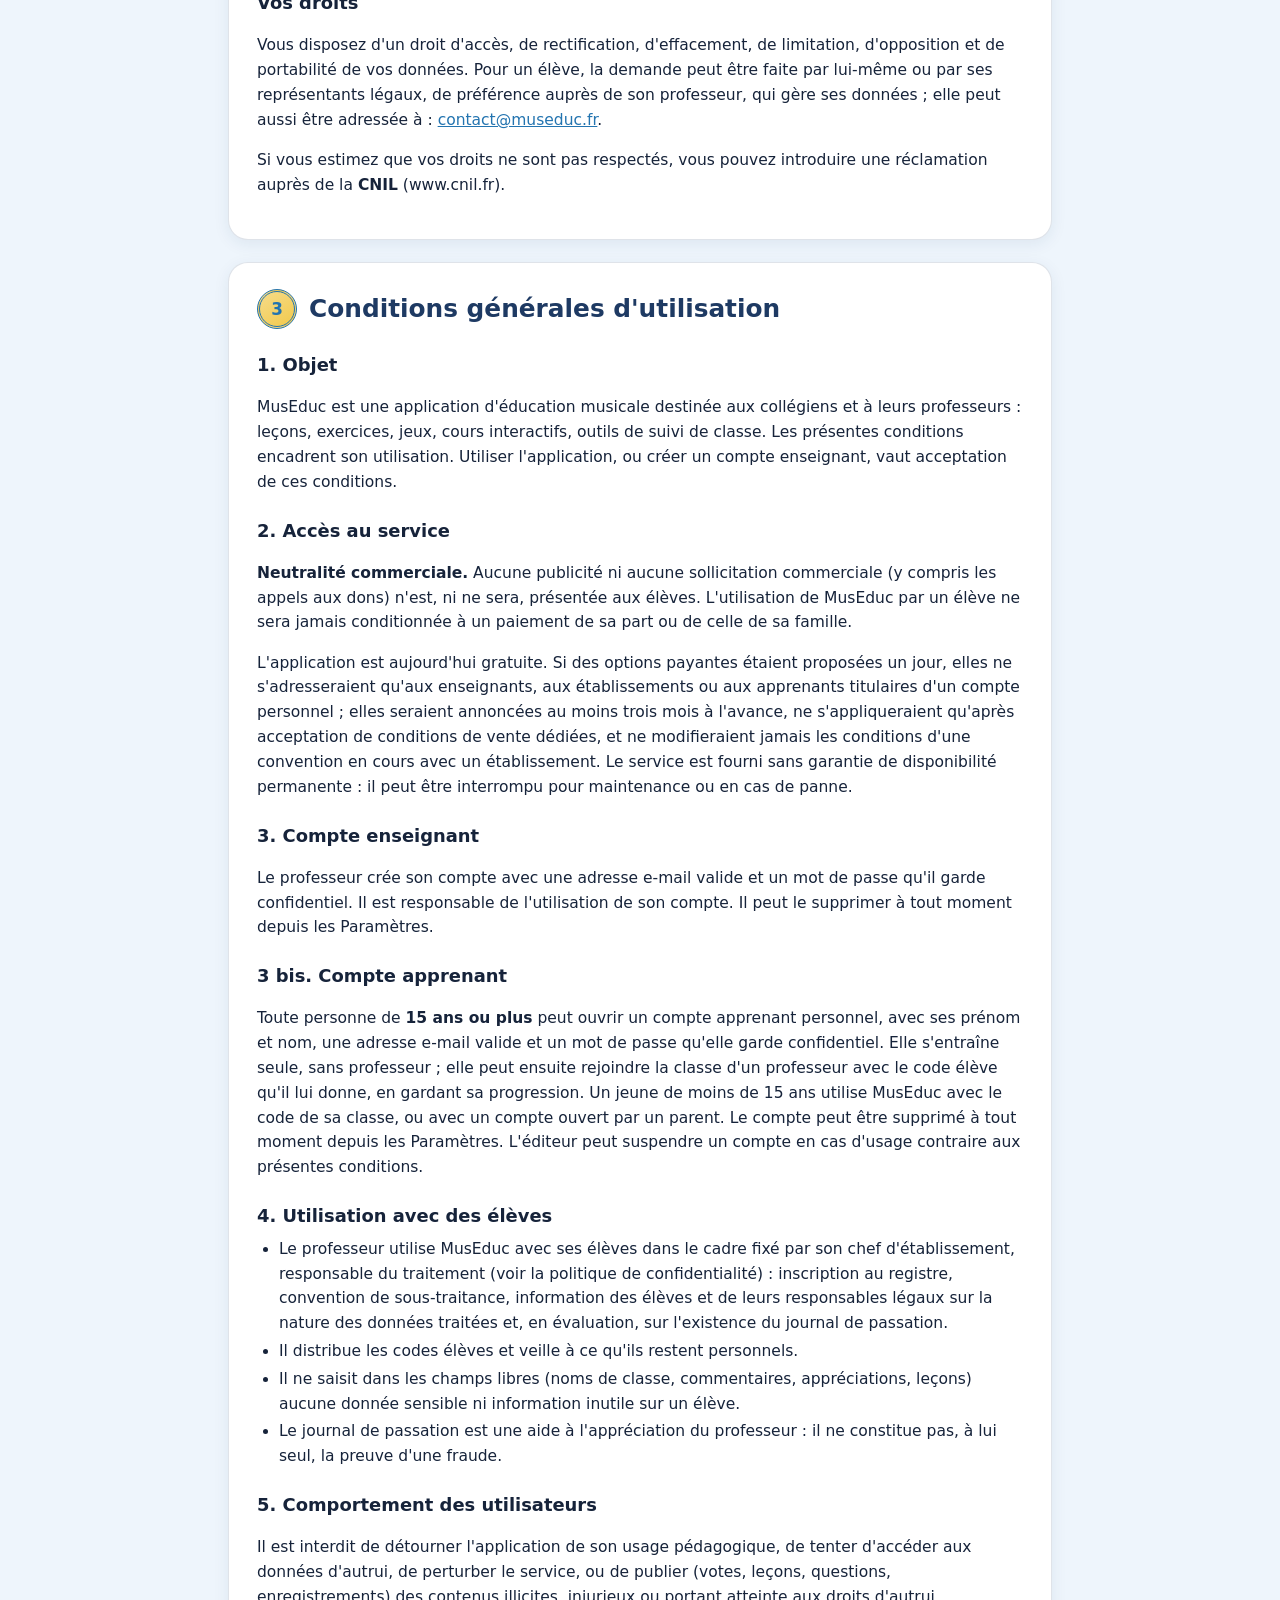
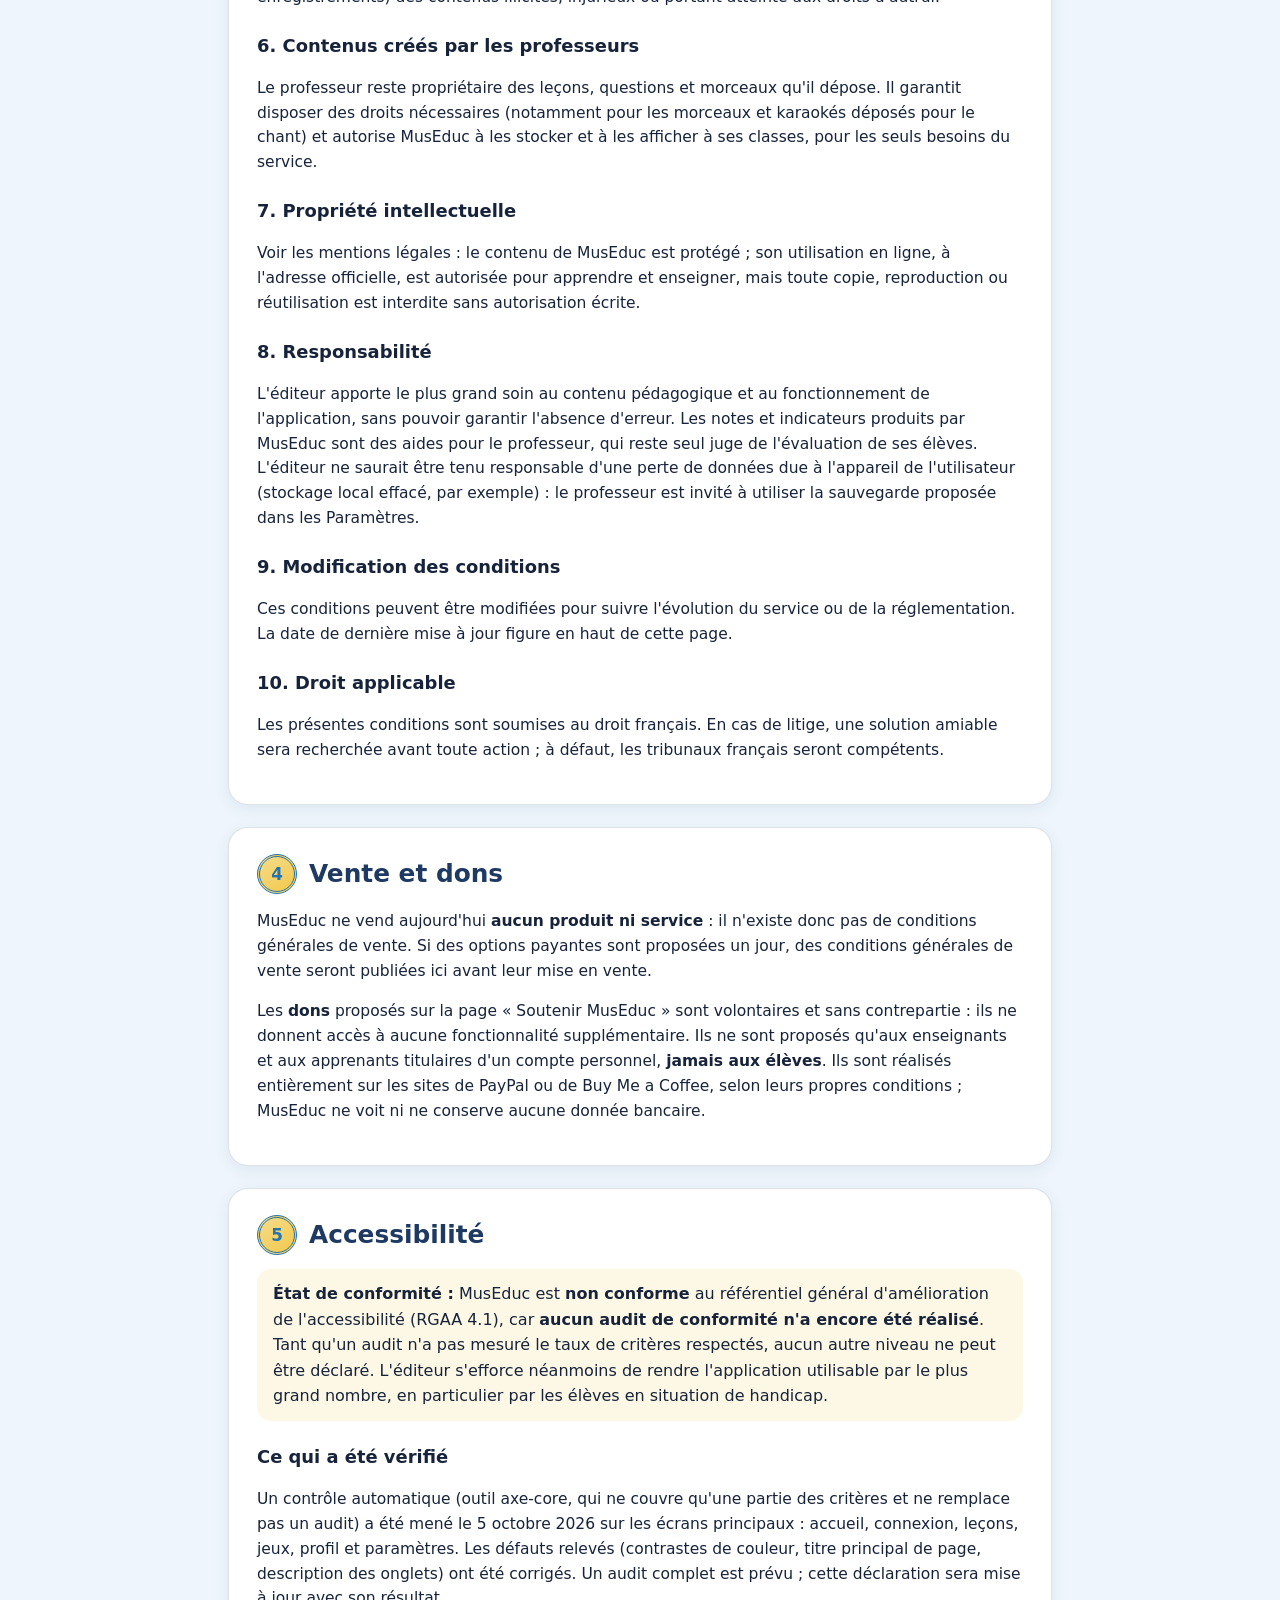
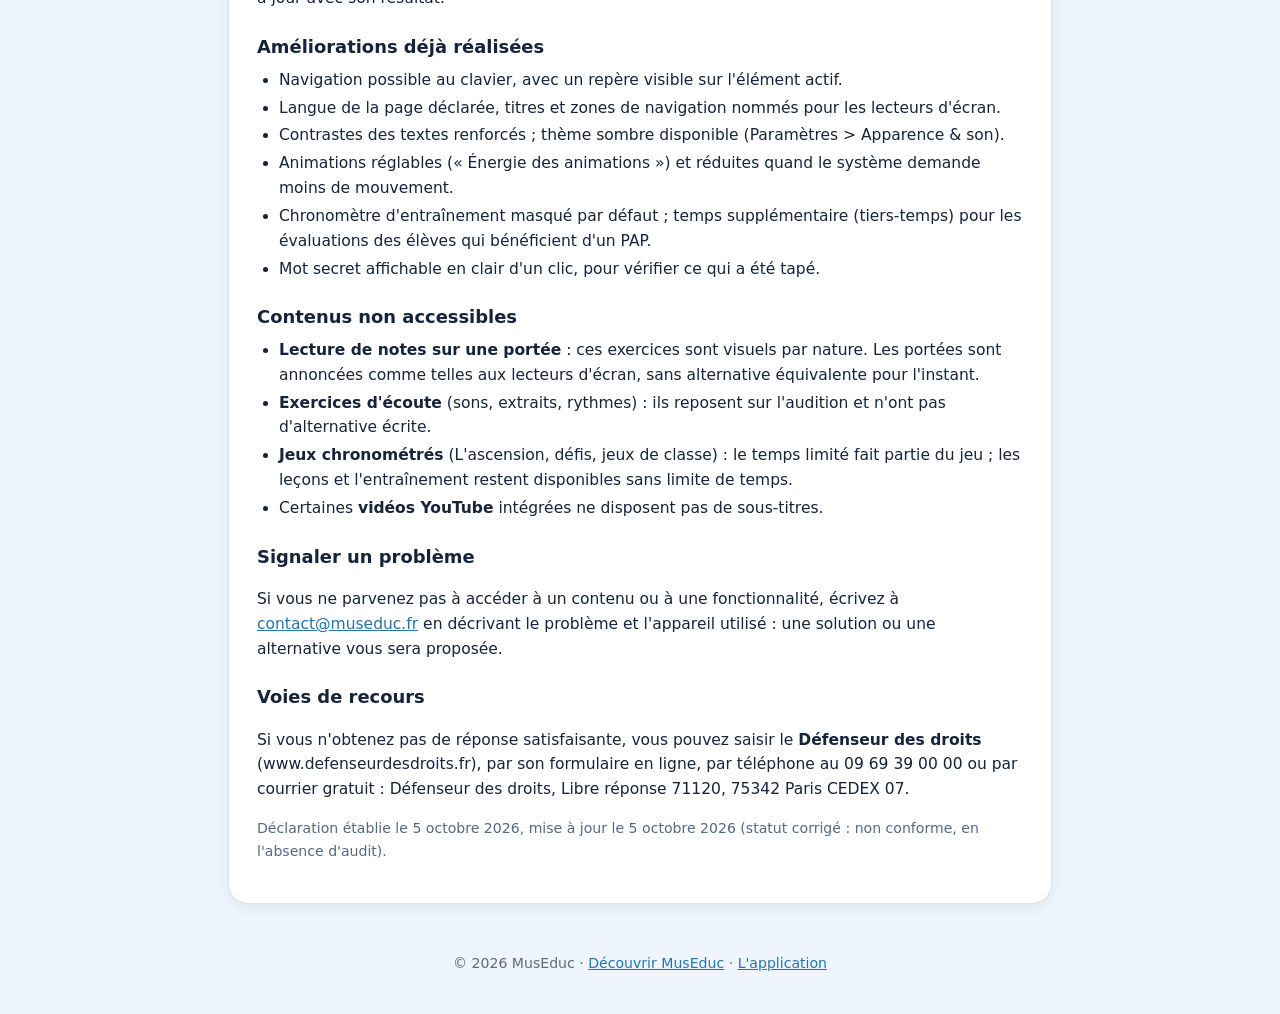
==== commit cd3f586c: "co" ====
--- a/legal.html
+++ b/legal.html
@@ -109,6 +109,7 @@
       <tr><td><b>Professeur</b></td><td>adresse e-mail, nom affiché, mot de passe (géré et chiffré par Firebase Authentication), classes, réglages, leçons et questions créées</td><td>créer et gérer son compte et ses classes</td></tr>
       <tr><td><b>Apprenant</b> (compte personnel, 15 ans et plus)</td><td>prénom, nom, adresse e-mail, mot de passe (géré et chiffré par Firebase Authentication), confirmation d'avoir 15 ans ou plus, date d'inscription et de dernière visite, progression (points, badges, résultats des exercices et évaluations)</td><td>créer le compte, sauvegarder la progression et la retrouver sur tous ses appareils</td></tr>
       <tr><td><b>Élève avec un code</b> (pseudonyme)</td><td>code élève, mot secret (seule une empreinte est enregistrée, jamais le mot lui-même), progression, points, badges, réponses et notes des exercices et évaluations, travaux rendus (temps passé, nombre d'essais, sorties de page), votes en classe, défis, observations « travail en classe » saisies par le professeur, enregistrements de chant déposés par l'élève</td><td>faire travailler l'élève, permettre au professeur de suivre et d'évaluer son travail</td></tr>
+      <tr><td><b>Journal d'activité</b> (élève avec un code)</td><td>pour chaque séance : jour et heures de début et de fin, temps actif et temps sans activité (application ouverte mais rien touché), nombre de sorties de l'application, temps passé par type d'activité (leçons, entraînement, cours, évaluations, vocabulaire, chant, jeux, défis), ce qui a été réalisé (séries et taux de réussite, évaluations, défis envoyés et relevés, étapes de cours, leçons lues). Aucune donnée de lieu : le « temps scolaire » se déduit de l'heure et du calendrier</td><td>permettre au professeur de suivre le travail réel de l'élève et d'en parler avec lui et sa famille</td></tr>
       <tr><td><b>Pendant une évaluation</b></td><td>journal de passation : absences de la page chronométrées, copier-coller, tentatives de capture ou de partage d'écran</td><td>aider le professeur à apprécier les conditions de passation ; ce journal n'entraîne aucune sanction automatique</td></tr>
       <tr><td><b>Jeux en direct</b></td><td>présence en ligne (signal bref), prénom ou pseudonyme facultatif le temps d'une partie</td><td>faire fonctionner les jeux de classe ; ces données sont effacées à la fin de la partie</td></tr>
       <tr><td><b>Élève sans code</b></td><td>progression enregistrée uniquement sur l'appareil</td><td>s'entraîner librement ; rien n'est envoyé sur nos serveurs</td></tr>
@@ -132,6 +133,7 @@
       <li>Les données d'un compte apprenant sont conservées tant que le compte existe. Le bouton <b>« Supprimer mon compte »</b> (Paramètres, Zone danger) efface définitivement le prénom, le nom, l'adresse e-mail et la progression. Un compte apprenant resté inactif pendant trois ans peut être supprimé, après un message d'avertissement.</li>
       <li>Le professeur peut à tout moment réinitialiser une classe ou un élève (progression, notes, travaux, enregistrements, journal de passation).</li>
       <li>La présence en ligne et les données des parties en direct sont effacées à la fin de la session ou de la partie.</li>
+      <li>Le journal d'activité d'un élève ne garde que le mois en cours et les quatre précédents : les mois plus anciens sont effacés automatiquement.</li>
     </ul>
     <h3>Cookies et stockage local</h3>
     <p>MusEduc n'utilise <b>aucun cookie publicitaire ni outil de mesure d'audience</b>. Le stockage local du navigateur sert uniquement au fonctionnement de l'application (progression, réglages, noms des élèves chez le professeur) : il ne nécessite pas de consentement.</p>
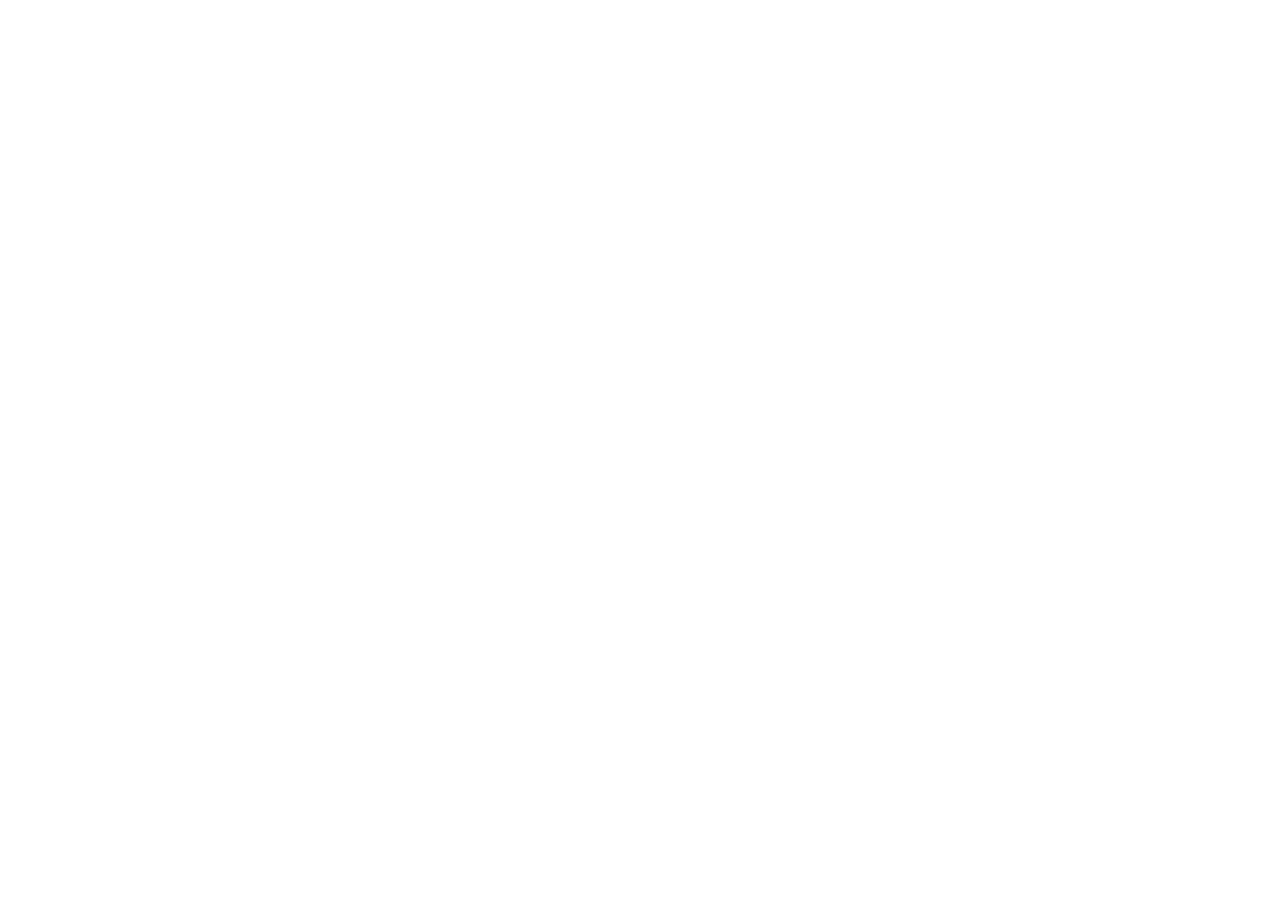
==== commit bc153cd3: "re" ====
--- a/legal.html
+++ b/legal.html
@@ -1,224 +1,50 @@
 <!doctype html>
-<html lang="fr">
-<head>
-<meta charset="utf-8">
+<html lang="fr"><head><meta charset="utf-8">
 <meta name="viewport" content="width=device-width, initial-scale=1">
-<link rel="icon" type="image/svg+xml" href="icons/favicon.svg">
-<link rel="icon" type="image/png" sizes="48x48" href="icons/favicon-48.png">
-<link rel="apple-touch-icon" href="icons/apple-touch-icon.png">
-<title>MusEduc : informations légales</title>
-<meta name="description" content="Mentions légales, politique de confidentialité et conditions d'utilisation de MusEduc.">
-<link rel="stylesheet" href="polices/polices.css">
+<meta name="robots" content="noindex">
+<title>MusEduc a déménagé</title>
+<link rel="canonical" href="https://museduc.alwaysdata.net/">
 <style>
-  :root{
-    --encre:#16233a; --doux:#5c6b80; --bandeau:#2374b0; --marine:#1e3a63;
-    --or:#F2C94C; --or-clair:#F6DC8A; --or-texte:#8a690a;
-    --ligne:rgba(30,58,99,.14); --surface:#ffffff; --fond:#eef5fc; --teinte:rgba(242,201,76,.14);
-    --ombre-d:0 4px 16px rgba(30,58,99,.08);
-    --police:"Inter","Segoe UI",system-ui,-apple-system,sans-serif;
-    --titre:"Baloo 2","Inter",system-ui,sans-serif;
-    --wm-mus:#2374b0; --wm-educ:#F2C94C;
-  }
-  @media (prefers-color-scheme: dark){
-    :root{
-      --encre:#eaf1f8; --doux:#9fb0c4; --marine:#cfe0f2; --or-texte:#F2C94C; --ligne:rgba(255,255,255,.12);
-      --surface:#152338; --fond:#0f1b2e; --teinte:rgba(242,201,76,.12); --ombre-d:0 4px 16px rgba(0,0,0,.3);
-      --wm-mus:#5aa6e0;
-    }
-  }
-  *{box-sizing:border-box;}
-  html{scroll-behavior:smooth;}
-  body{margin:0;font-family:var(--police);color:var(--encre);background:var(--fond);line-height:1.6;-webkit-font-smoothing:antialiased;}
-  a{color:var(--bandeau);} a:hover{color:var(--marine);}
-  .wrap{max-width:860px;margin:0 auto;padding:0 18px;}
-  header{position:sticky;top:0;z-index:10;background:color-mix(in srgb,var(--fond) 88%, transparent);backdrop-filter:blur(10px);border-bottom:1px solid var(--ligne);}
-  .nav{display:flex;align-items:center;justify-content:space-between;gap:14px;height:62px;}
-  .wm{font-family:var(--titre);font-weight:800;font-size:1.45rem;text-decoration:none;}
-  .wm .mus{color:var(--wm-mus);} .wm .educ{color:var(--wm-educ);text-shadow:0 1px 1px rgba(30,58,99,.3);}
-  .retour{font-weight:600;font-size:.92rem;text-decoration:none;}
-  .ruban{margin:28px 0 8px;padding:20px 48px;text-align:center;color:#fff;background:var(--bandeau);
-    clip-path:polygon(0 0,100% 0,calc(100% - 22px) 50%,100% 100%,0 100%,22px 50%);}
-  .ruban h1{margin:0;font-family:var(--titre);font-size:clamp(1.6rem,4vw,2.2rem);line-height:1.15;}
-  .maj{text-align:center;color:var(--doux);font-size:.88rem;margin:0 0 20px;}
-  .sommaire{display:flex;flex-wrap:wrap;justify-content:center;gap:8px;margin:0 0 28px;}
-  .sommaire a{padding:8px 16px;border-radius:999px;border:1px solid var(--ligne);background:var(--surface);color:var(--encre);text-decoration:none;font-weight:600;font-size:.9rem;}
-  .sommaire a:hover{border-color:var(--bandeau);color:var(--bandeau);}
-  section{background:var(--surface);border:1px solid var(--ligne);border-radius:20px;box-shadow:var(--ombre-d);padding:26px 28px;margin:0 0 22px;scroll-margin-top:80px;}
-  section h2{display:flex;align-items:center;gap:12px;margin:0 0 14px;font-family:var(--titre);font-size:1.55rem;color:var(--marine);line-height:1.2;}
-  .med{flex:none;width:40px;height:40px;border-radius:50%;box-sizing:border-box;border:3px double var(--bandeau);
-    background:linear-gradient(145deg,var(--or-clair),var(--or));color:var(--bandeau);display:flex;align-items:center;justify-content:center;font-size:1.05rem;font-weight:800;}
-  h3{font-family:var(--titre);font-size:1.12rem;margin:22px 0 6px;color:var(--encre);}
-  p,li{font-size:.97rem;}
-  ul{padding-left:22px;margin:6px 0;}
-  li{margin:3px 0;}
-  .a-remplir{background:var(--teinte);border:1px dashed var(--or);border-radius:6px;padding:0 5px;font-weight:600;}
-  .encadre{background:var(--teinte);border-radius:14px;padding:12px 16px;margin:12px 0;}
-  table{width:100%;border-collapse:collapse;margin:10px 0;font-size:.92rem;}
-  th,td{text-align:left;vertical-align:top;padding:8px 10px;border-bottom:1px solid var(--ligne);}
-  th{font-family:var(--titre);color:var(--marine);font-size:.95rem;}
-  footer{padding:26px 0 40px;text-align:center;color:var(--doux);font-size:.88rem;}
-  @media(max-width:600px){ section{padding:20px 18px;} .ruban{padding:16px 34px;} table{font-size:.85rem;} th,td{padding:6px;} }
-</style>
-</head>
-<body>
-<header>
-  <div class="wrap nav">
-    <a class="wm" href="vitrine.html"><span class="mus">Mus</span><span class="educ">Educ</span></a>
-    <a class="retour" href="museduc7.html">Ouvrir l'application</a>
-  </div>
-</header>
-
-<main class="wrap">
-  <div class="ruban"><h1>Informations légales</h1></div>
-  <p class="maj">Dernière mise à jour : 6 octobre 2026</p>
-  <nav class="sommaire" aria-label="Sommaire">
-    <a href="#mentions">Mentions légales</a>
-    <a href="#confidentialite">Confidentialité</a>
-    <a href="#cgu">Conditions d'utilisation</a>
-    <a href="#cgv">Vente et dons</a>
-    <a href="#accessibilite">Accessibilité</a>
-  </nav>
-
-  <!-- ===================== MENTIONS LÉGALES ===================== -->
-  <section id="mentions">
-    <h2><span class="med">1</span> Mentions légales</h2>
-    <h3>Éditeur et directeur de la publication</h3>
-    <p>MusEduc est édité par <b>Philippe Boussetta</b>, professeur d'éducation musicale, à titre personnel et non professionnel.<br>
-    Contact : <a href="mailto:contact@museduc.fr">contact@museduc.fr</a></p>
-    <p>Conformément à l'article 6, III, 2 de la loi n° 2004-575 du 21 juin 2004 pour la confiance dans l'économie numérique (LCEN), l'éditeur, personne physique agissant à titre non professionnel, a communiqué ses éléments d'identification à l'hébergeur.</p>
-    <h3>Hébergement du site</h3>
-    <p><b>GitHub, Inc.</b> (GitHub Pages), 88 Colin P. Kelly Jr. Street, San Francisco, CA 94107, États-Unis.</p>
-    <h3>Hébergement des données</h3>
-    <p><b>Google Firebase</b> (Google Ireland Limited, Gordon House, Barrow Street, Dublin 4, Irlande, et Google LLC, États-Unis). La base de données en temps réel est située en Europe (Belgique).</p>    <h3>Propriété intellectuelle</h3>
-    <p>Le code, les textes, les exercices, les leçons, les illustrations originales, les sons et le graphisme de MusEduc sont la propriété de Philippe Boussetta. Toute reproduction ou réutilisation, totale ou partielle, sans autorisation écrite préalable est interdite (Code de la propriété intellectuelle, articles L111-1 et L122-4).</p>
-    <p>Les images issues de Wikimedia Commons restent la propriété de leurs auteurs et sont utilisées selon leur licence (domaine public ou licence libre), indiquée sous chaque image. Les vidéos proposées à l'écoute sont hébergées par YouTube et appartiennent à leurs ayants droit.</p>
-  </section>
-
-  <!-- ===================== CONFIDENTIALITÉ ===================== -->
-  <section id="confidentialite">
-    <h2><span class="med">2</span> Politique de confidentialité</h2>
-    <div class="encadre"><b>En bref :</b> les élèves inscrits par leur professeur n'ont pas de compte nominatif. Ils sont reconnus par un <b>code</b> fourni par leur professeur : c'est un <b>pseudonyme</b>, et non un anonymat, car le professeur sait à quel élève il correspond. Le code et tout ce qui s'y rattache sont donc des <b>données personnelles</b>, protégées comme telles. Les noms des élèves ne sont <b>jamais</b> envoyés sur nos serveurs et restent dans le navigateur du professeur. Seuls les <b>apprenants</b> (personnes de 15 ans et plus qui ouvrent elles-mêmes un compte personnel, en dehors de tout établissement) indiquent leurs prénom et nom. Aucune publicité, aucun traceur publicitaire, aucune revente de données.</div>
-
-    <h3>Qui est responsable ?</h3>
-    <p><b>Utilisation dans un établissement scolaire (EPLE).</b> Le responsable du traitement des données des élèves est le <b>chef d'établissement</b>, et lui seul. MusEduc agit comme <b>sous-traitant</b> au sens de l'article 28 du RGPD : il ne traite ces données que pour faire fonctionner le service, sur instruction de l'établissement, et ne les utilise à aucune autre fin. Une <b>convention de sous-traitance</b> est proposée à chaque établissement (écrire à <a href="mailto:contact@museduc.fr">contact@museduc.fr</a>). Avant l'utilisation avec les élèves, le chef d'établissement inscrit le traitement à son registre, fait informer les élèves et leurs responsables légaux, et peut consulter le délégué à la protection des données (DPD) de l'académie. Le professeur utilise MusEduc dans ce cadre, sous l'autorité de son chef d'établissement.</p>
-    <p><b>Comptes enseignants et comptes apprenants.</b> Pour la gestion de ces comptes (adresse e-mail, mot de passe, réglages) et pour les comptes apprenants ouverts à titre personnel, hors de tout établissement, le responsable du traitement est l'éditeur (voir les mentions légales).</p>
-
-    <h3>Quelles données ?</h3>
-    <table>
-      <tr><th>Qui</th><th>Données</th><th>Pourquoi</th></tr>
-      <tr><td><b>Professeur</b></td><td>adresse e-mail, nom affiché, mot de passe (géré et chiffré par Firebase Authentication), classes, réglages, leçons et questions créées</td><td>créer et gérer son compte et ses classes</td></tr>
-      <tr><td><b>Apprenant</b> (compte personnel, 15 ans et plus)</td><td>prénom, nom, adresse e-mail, mot de passe (géré et chiffré par Firebase Authentication), confirmation d'avoir 15 ans ou plus, date d'inscription et de dernière visite, progression (points, badges, résultats des exercices et évaluations)</td><td>créer le compte, sauvegarder la progression et la retrouver sur tous ses appareils</td></tr>
-      <tr><td><b>Élève avec un code</b> (pseudonyme)</td><td>code élève, mot secret (seule une empreinte est enregistrée, jamais le mot lui-même), progression, points, badges, réponses et notes des exercices et évaluations, travaux rendus (temps passé, nombre d'essais, sorties de page), votes en classe, défis, observations « travail en classe » saisies par le professeur, enregistrements de chant déposés par l'élève</td><td>faire travailler l'élève, permettre au professeur de suivre et d'évaluer son travail</td></tr>
-      <tr><td><b>Journal d'activité</b> (élève avec un code)</td><td>pour chaque séance : jour et heures de début et de fin, temps actif et temps sans activité (application ouverte mais rien touché), nombre de sorties de l'application, temps passé par type d'activité (leçons, entraînement, cours, évaluations, vocabulaire, chant, jeux, défis), ce qui a été réalisé (séries et taux de réussite, évaluations, défis envoyés et relevés, étapes de cours, leçons lues). Aucune donnée de lieu : le « temps scolaire » se déduit de l'heure et du calendrier</td><td>permettre au professeur de suivre le travail réel de l'élève et d'en parler avec lui et sa famille</td></tr>
-      <tr><td><b>Pendant une évaluation</b></td><td>journal de passation : absences de la page chronométrées, copier-coller, tentatives de capture ou de partage d'écran</td><td>aider le professeur à apprécier les conditions de passation ; ce journal n'entraîne aucune sanction automatique</td></tr>
-      <tr><td><b>Jeux en direct</b></td><td>présence en ligne (signal bref), prénom ou pseudonyme facultatif le temps d'une partie</td><td>faire fonctionner les jeux de classe ; ces données sont effacées à la fin de la partie</td></tr>
-      <tr><td><b>Élève sans code</b></td><td>progression enregistrée uniquement sur l'appareil</td><td>s'entraîner librement ; rien n'est envoyé sur nos serveurs</td></tr>
-      <tr><td><b>Exercice « Chante juste »</b></td><td>le son du micro, analysé en direct sur l'appareil pour afficher la note chantée</td><td>s'entraîner à chanter juste ; le son n'est ni enregistré ni envoyé, et le micro s'arrête dès qu'on quitte l'exercice</td></tr>
-    </table>
-    <p>Les <b>noms et prénoms des élèves</b> saisis par le professeur restent dans le stockage local de son navigateur (et dans les sauvegardes qu'il télécharge lui-même) : ils ne sont jamais envoyés sur nos serveurs. Le code élève reste néanmoins une donnée personnelle, puisqu'il permet au professeur d'identifier l'élève : le présent texte s'applique pleinement aux données rattachées à un code.</p>
-
-    <h3>Sur quelle base ?</h3>
-    <ul>
-      <li>Compte enseignant et compte apprenant : l'exécution des présentes conditions d'utilisation (article 6.1.b du RGPD). Un compte apprenant ne peut être ouvert qu'à partir de 15 ans (article 45 de la loi Informatique et Libertés).</li>
-      <li>Données des élèves en établissement : la mission d'intérêt public d'enseignement de l'établissement (article 6.1.e du RGPD), sous la responsabilité du chef d'établissement.</li>
-      <li>Sécurité et bon fonctionnement du service : l'intérêt légitime de l'éditeur (article 6.1.f du RGPD).</li>
-    </ul>
-
-    <h3>Qui y a accès ?</h3>
-    <p>Le professeur voit les données de ses propres classes, et seulement elles. L'élève voit ses propres résultats. L'apprenant voit sa propre progression. L'éditeur, en tant qu'administrateur du service, voit la liste des comptes (nom, adresse e-mail, rôle, dates d'inscription et de dernière visite, nombre de classes et de codes d'un professeur, points d'un apprenant) pour gérer le service ; il n'ouvre pas les classes, les notes ni les progressions détaillées, et n'accède aux autres données que pour assurer le fonctionnement et la sécurité du service. Les données ne sont ni vendues, ni louées, ni cédées.</p>
-    <p>Prestataires techniques : Google Firebase (stockage des données et authentification), Google Apps Script (solution de secours du jeu multijoueur, utilisée seulement si Firebase est indisponible) et GitHub (hébergement des pages). Firebase peut entraîner des transferts vers les États-Unis, encadrés par le cadre de protection des données UE-États-Unis (Data Privacy Framework) et les clauses contractuelles types de la Commission européenne.</p>
-    <h3>Combien de temps ?</h3>
-    <ul>
-      <li>Les données d'un compte enseignant et de ses classes sont conservées tant que le compte existe. Le bouton <b>« Supprimer mon compte professeur »</b> (Paramètres) efface définitivement le compte, les classes, les codes élèves, les progressions et les notes.</li>
-      <li>Les données d'un compte apprenant sont conservées tant que le compte existe. Le bouton <b>« Supprimer mon compte »</b> (Paramètres, Zone danger) efface définitivement le prénom, le nom, l'adresse e-mail et la progression. Un compte apprenant resté inactif pendant trois ans peut être supprimé, après un message d'avertissement.</li>
-      <li>Le professeur peut à tout moment réinitialiser une classe ou un élève (progression, notes, travaux, enregistrements, journal de passation).</li>
-      <li>La présence en ligne et les données des parties en direct sont effacées à la fin de la session ou de la partie.</li>
-      <li>Le journal d'activité d'un élève ne garde que le mois en cours et les quatre précédents : les mois plus anciens sont effacés automatiquement.</li>
-    </ul>
-    <h3>Cookies et stockage local</h3>
-    <p>MusEduc n'utilise <b>aucun cookie publicitaire ni outil de mesure d'audience</b>. Le stockage local du navigateur sert uniquement au fonctionnement de l'application (progression, réglages, noms des élèves chez le professeur) : il ne nécessite pas de consentement.</p>
-    <p>Les polices de caractères, les icônes et les images sont hébergées avec l'application. Seules les <b>vidéos YouTube</b> font appel à un service tiers, et uniquement quand l'utilisateur clique pour lancer une vidéo : elles sont alors chargées en mode de confidentialité renforcée (youtube-nocookie.com), et YouTube reçoit l'adresse IP de l'appareil. Les crédits des images renvoient vers Wikimedia Commons par de simples liens. Les boutons de don, jamais proposés aux élèves, ouvrent les sites de PayPal et de Buy Me a Coffee, qui appliquent leur propre politique.</p>
-
-    <h3>Sécurité</h3>
-    <p>Les échanges sont chiffrés (HTTPS). L'accès aux données est limité par des règles de sécurité appliquées par le serveur (Firebase), qui réservent les données de chaque classe à son professeur et à ses élèves.</p>
-    <h3>Vos droits</h3>
-    <p>Vous disposez d'un droit d'accès, de rectification, d'effacement, de limitation, d'opposition et de portabilité de vos données. Pour un élève, la demande peut être faite par lui-même ou par ses représentants légaux, de préférence auprès de son professeur, qui gère ses données ; elle peut aussi être adressée à : <a href="mailto:contact@museduc.fr">contact@museduc.fr</a>.</p>
-    <p>Si vous estimez que vos droits ne sont pas respectés, vous pouvez introduire une réclamation auprès de la <b>CNIL</b> (www.cnil.fr).</p>
-  </section>
-
-  <!-- ===================== CGU ===================== -->
-  <section id="cgu">
-    <h2><span class="med">3</span> Conditions générales d'utilisation</h2>
-    <h3>1. Objet</h3>
-    <p>MusEduc est une application d'éducation musicale destinée aux collégiens et à leurs professeurs : leçons, exercices, jeux, cours interactifs, outils de suivi de classe. Les présentes conditions encadrent son utilisation. Utiliser l'application, ou créer un compte enseignant, vaut acceptation de ces conditions.</p>
-    <h3>2. Accès au service</h3>
-    <p><b>Neutralité commerciale.</b> Aucune publicité ni aucune sollicitation commerciale (y compris les appels aux dons) n'est, ni ne sera, présentée aux élèves. L'utilisation de MusEduc par un élève ne sera jamais conditionnée à un paiement de sa part ou de celle de sa famille.</p>
-    <p>L'application est aujourd'hui gratuite. Si des options payantes étaient proposées un jour, elles ne s'adresseraient qu'aux enseignants, aux établissements ou aux apprenants titulaires d'un compte personnel ; elles seraient annoncées au moins trois mois à l'avance, ne s'appliqueraient qu'après acceptation de conditions de vente dédiées, et ne modifieraient jamais les conditions d'une convention en cours avec un établissement. Le service est fourni sans garantie de disponibilité permanente : il peut être interrompu pour maintenance ou en cas de panne.</p>
-    <h3>3. Compte enseignant</h3>
-    <p>Le professeur crée son compte avec une adresse e-mail valide et un mot de passe qu'il garde confidentiel. Il est responsable de l'utilisation de son compte. Il peut le supprimer à tout moment depuis les Paramètres.</p>
-    <h3>3 bis. Compte apprenant</h3>
-    <p>Toute personne de <b>15 ans ou plus</b> peut ouvrir un compte apprenant personnel, avec ses prénom et nom, une adresse e-mail valide et un mot de passe qu'elle garde confidentiel. Elle s'entraîne seule, sans professeur ; elle peut ensuite rejoindre la classe d'un professeur avec le code élève qu'il lui donne, en gardant sa progression. Un jeune de moins de 15 ans utilise MusEduc avec le code de sa classe, ou avec un compte ouvert par un parent. Le compte peut être supprimé à tout moment depuis les Paramètres. L'éditeur peut suspendre un compte en cas d'usage contraire aux présentes conditions.</p>
-    <h3>4. Utilisation avec des élèves</h3>
-    <ul>
-      <li>Le professeur utilise MusEduc avec ses élèves dans le cadre fixé par son chef d'établissement, responsable du traitement (voir la politique de confidentialité) : inscription au registre, convention de sous-traitance, information des élèves et de leurs responsables légaux sur la nature des données traitées et, en évaluation, sur l'existence du journal de passation.</li>
-      <li>Il distribue les codes élèves et veille à ce qu'ils restent personnels.</li>
-      <li>Il ne saisit dans les champs libres (noms de classe, commentaires, appréciations, leçons) aucune donnée sensible ni information inutile sur un élève.</li>
-      <li>Le journal de passation est une aide à l'appréciation du professeur : il ne constitue pas, à lui seul, la preuve d'une fraude.</li>
-    </ul>
-    <h3>5. Comportement des utilisateurs</h3>
-    <p>Il est interdit de détourner l'application de son usage pédagogique, de tenter d'accéder aux données d'autrui, de perturber le service, ou de publier (votes, leçons, questions, enregistrements) des contenus illicites, injurieux ou portant atteinte aux droits d'autrui.</p>
-    <h3>6. Contenus créés par les professeurs</h3>
-    <p>Le professeur reste propriétaire des leçons, questions et morceaux qu'il dépose. Il garantit disposer des droits nécessaires (notamment pour les morceaux et karaokés déposés pour le chant) et autorise MusEduc à les stocker et à les afficher à ses classes, pour les seuls besoins du service.</p>
-    <h3>7. Propriété intellectuelle</h3>
-    <p>Voir les mentions légales : le contenu de MusEduc est protégé ; son utilisation en ligne, à l'adresse officielle, est autorisée pour apprendre et enseigner, mais toute copie, reproduction ou réutilisation est interdite sans autorisation écrite.</p>
-    <h3>8. Responsabilité</h3>
-    <p>L'éditeur apporte le plus grand soin au contenu pédagogique et au fonctionnement de l'application, sans pouvoir garantir l'absence d'erreur. Les notes et indicateurs produits par MusEduc sont des aides pour le professeur, qui reste seul juge de l'évaluation de ses élèves. L'éditeur ne saurait être tenu responsable d'une perte de données due à l'appareil de l'utilisateur (stockage local effacé, par exemple) : le professeur est invité à utiliser la sauvegarde proposée dans les Paramètres.</p>
-    <h3>9. Modification des conditions</h3>
-    <p>Ces conditions peuvent être modifiées pour suivre l'évolution du service ou de la réglementation. La date de dernière mise à jour figure en haut de cette page.</p>
-    <h3>10. Droit applicable</h3>
-    <p>Les présentes conditions sont soumises au droit français. En cas de litige, une solution amiable sera recherchée avant toute action ; à défaut, les tribunaux français seront compétents.</p>
-  </section>
-
-  <!-- ===================== VENTE / DONS ===================== -->
-  <section id="cgv">
-    <h2><span class="med">4</span> Vente et dons</h2>
-    <p>MusEduc ne vend aujourd'hui <b>aucun produit ni service</b> : il n'existe donc pas de conditions générales de vente. Si des options payantes sont proposées un jour, des conditions générales de vente seront publiées ici avant leur mise en vente.</p>
-    <p>Les <b>dons</b> proposés sur la page « Soutenir MusEduc » sont volontaires et sans contrepartie : ils ne donnent accès à aucune fonctionnalité supplémentaire. Ils ne sont proposés qu'aux enseignants et aux apprenants titulaires d'un compte personnel, <b>jamais aux élèves</b>. Ils sont réalisés entièrement sur les sites de PayPal ou de Buy Me a Coffee, selon leurs propres conditions ; MusEduc ne voit ni ne conserve aucune donnée bancaire.</p>
-  </section>
-
-  <!-- ===================== ACCESSIBILITÉ ===================== -->
-  <section id="accessibilite">
-    <h2><span class="med">5</span> Accessibilité</h2>
-    <div class="encadre"><b>État de conformité :</b> MusEduc est <b>non conforme</b> au référentiel général d'amélioration de l'accessibilité (RGAA 4.1), car <b>aucun audit de conformité n'a encore été réalisé</b>. Tant qu'un audit n'a pas mesuré le taux de critères respectés, aucun autre niveau ne peut être déclaré. L'éditeur s'efforce néanmoins de rendre l'application utilisable par le plus grand nombre, en particulier par les élèves en situation de handicap.</div>
-    <h3>Ce qui a été vérifié</h3>
-    <p>Un contrôle automatique (outil axe-core, qui ne couvre qu'une partie des critères et ne remplace pas un audit) a été mené le 5 octobre 2026 sur les écrans principaux : accueil, connexion, leçons, jeux, profil et paramètres. Les défauts relevés (contrastes de couleur, titre principal de page, description des onglets) ont été corrigés. Un audit complet est prévu ; cette déclaration sera mise à jour avec son résultat.</p>
-    <h3>Améliorations déjà réalisées</h3>
-    <ul>
-      <li>Navigation possible au clavier, avec un repère visible sur l'élément actif.</li>
-      <li>Langue de la page déclarée, titres et zones de navigation nommés pour les lecteurs d'écran.</li>
-      <li>Contrastes des textes renforcés ; thème sombre disponible (Paramètres &gt; Apparence &amp; son).</li>
-      <li>Animations réglables (« Énergie des animations ») et réduites quand le système demande moins de mouvement.</li>
-      <li>Chronomètre d'entraînement masqué par défaut ; temps supplémentaire (tiers-temps) pour les évaluations des élèves qui bénéficient d'un PAP.</li>
-      <li>Mot secret affichable en clair d'un clic, pour vérifier ce qui a été tapé.</li>
-    </ul>
-    <h3>Contenus non accessibles</h3>
-    <ul>
-      <li><b>Lecture de notes sur une portée</b> : ces exercices sont visuels par nature. Les portées sont annoncées comme telles aux lecteurs d'écran, sans alternative équivalente pour l'instant.</li>
-      <li><b>Exercices d'écoute</b> (sons, extraits, rythmes) : ils reposent sur l'audition et n'ont pas d'alternative écrite.</li>
-      <li><b>Jeux chronométrés</b> (L'ascension, défis, jeux de classe) : le temps limité fait partie du jeu ; les leçons et l'entraînement restent disponibles sans limite de temps.</li>
-      <li>Certaines <b>vidéos YouTube</b> intégrées ne disposent pas de sous-titres.</li>
-    </ul>
-    <h3>Signaler un problème</h3>
-    <p>Si vous ne parvenez pas à accéder à un contenu ou à une fonctionnalité, écrivez à <a href="mailto:contact@museduc.fr?subject=Accessibilit%C3%A9">contact@museduc.fr</a> en décrivant le problème et l'appareil utilisé : une solution ou une alternative vous sera proposée.</p>
-    <h3>Voies de recours</h3>
-    <p>Si vous n'obtenez pas de réponse satisfaisante, vous pouvez saisir le <b>Défenseur des droits</b> (www.defenseurdesdroits.fr), par son formulaire en ligne, par téléphone au 09 69 39 00 00 ou par courrier gratuit : Défenseur des droits, Libre réponse 71120, 75342 Paris CEDEX 07.</p>
-    <p style="color:var(--encre-doux,#566782);font-size:.88rem">Déclaration établie le 5 octobre 2026, mise à jour le 5 octobre 2026 (statut corrigé : non conforme, en l'absence d'audit).</p>
-  </section>
+body{margin:0;min-height:100vh;display:grid;place-items:center;padding:16px;box-sizing:border-box;background:#f4f7fb;color:#1e3a63;font-family:system-ui,-apple-system,"Segoe UI",sans-serif}
+.c{background:#fff;border-radius:20px;box-shadow:0 12px 34px rgba(30,58,99,.12);padding:28px;max-width:520px;width:100%}
+h1{margin:0 0 8px;font-size:1.5rem}p{line-height:1.5;color:#3b4d68}
+.b{display:block;text-align:center;margin-top:12px;padding:14px;border-radius:14px;font-weight:800;text-decoration:none;border:none;font-size:1rem;cursor:pointer;width:100%;box-sizing:border-box}
+.or{background:#F2C94C;color:#16233a}.bl{background:#1e3a63;color:#fff}.li{background:none;color:#1e3a63;text-decoration:underline;font-weight:600}
+.box{background:#fff8e1;border-radius:14px;padding:14px;margin-top:14px}
+</style></head><body><main class="c">
+<h1>MusEduc est maintenant hébergé en France</h1>
+<p id="msg">Ouverture de MusEduc à sa nouvelle adresse, <b>museduc.alwaysdata.net</b>…</p>
+<div id="prof" hidden>
+  <div class="box"><p style="margin:0"><b>Vous êtes professeur ?</b> Les noms de vos <b id="n"></b> élèves étaient enregistrés dans ce navigateur, à l'ancienne adresse. Téléchargez-les d'abord, puis, sur la nouvelle adresse : <b>Paramètres &gt; Sauvegarde &gt; Restaurer</b>.</p></div>
+  <button class="b or" id="dl" type="button">Télécharger ma sauvegarde</button>
+  <a class="b bl" id="go">Continuer vers MusEduc</a>
+</div>
 </main>
-
-<footer>
-  <div class="wrap">© <span id="annee"></span> MusEduc · <a href="vitrine.html">Découvrir MusEduc</a> · <a href="museduc7.html">L'application</a></div>
-</footer>
-<script>document.getElementById("annee").textContent=new Date().getFullYear();</script>
-</body>
-</html>
+<script>
+(function(){
+  var dest="https://museduc.alwaysdata.net"+location.pathname+location.search+location.hash;
+  document.getElementById("go").href=dest;
+  /* l'ancienne version installée sur l'appareil : on la retire */
+  try{ if(navigator.serviceWorker)navigator.serviceWorker.getRegistrations().then(function(rs){ rs.forEach(function(r){ r.unregister(); }); }); }catch(e){}
+  try{ if(window.caches)caches.keys().then(function(ks){ ks.forEach(function(k){ caches.delete(k); }); }); }catch(e){}
+  var cles=["educmus_labels_v1","educmus_profil_v1","educmus_contacts_v1","educmus_roster_v1","theme","museduc.eveil.suivi"], local={}, noms=0, fait=false;
+  try{
+    cles.forEach(function(k){ var v=localStorage.getItem(k); if(v!=null)local[k]=v; });
+    var l=JSON.parse(local.educmus_labels_v1||"{}");
+    Object.keys(l).forEach(function(c){ noms+=Object.keys(l[c]||{}).length; });
+    fait=localStorage.getItem("museduc_demenagement")==="1";
+  }catch(e){}
+  if(!noms||fait){ location.replace(dest); return; }
+  document.getElementById("msg").textContent="MusEduc a une nouvelle adresse : museduc.alwaysdata.net.";
+  document.getElementById("n").textContent=noms;
+  document.getElementById("prof").hidden=false;
+  document.getElementById("dl").onclick=function(){
+    var o={app:"MUSEDUC",type:"sauvegarde",version:1,cree:Date.now(),dateLisible:new Date().toLocaleString("fr-FR"),local:local,serveur:null};
+    var u=URL.createObjectURL(new Blob([JSON.stringify(o,null,2)],{type:"application/json"}));
+    var a=document.createElement("a"); a.href=u; a.download="museduc-sauvegarde-"+new Date().toISOString().slice(0,10)+".json";
+    document.body.appendChild(a); a.click(); setTimeout(function(){ URL.revokeObjectURL(u); a.remove(); },1500);
+    try{ localStorage.setItem("museduc_demenagement","1"); }catch(e){}
+    this.textContent="Sauvegarde téléchargée ✓";
+  };
+})();
+</script></body></html>
